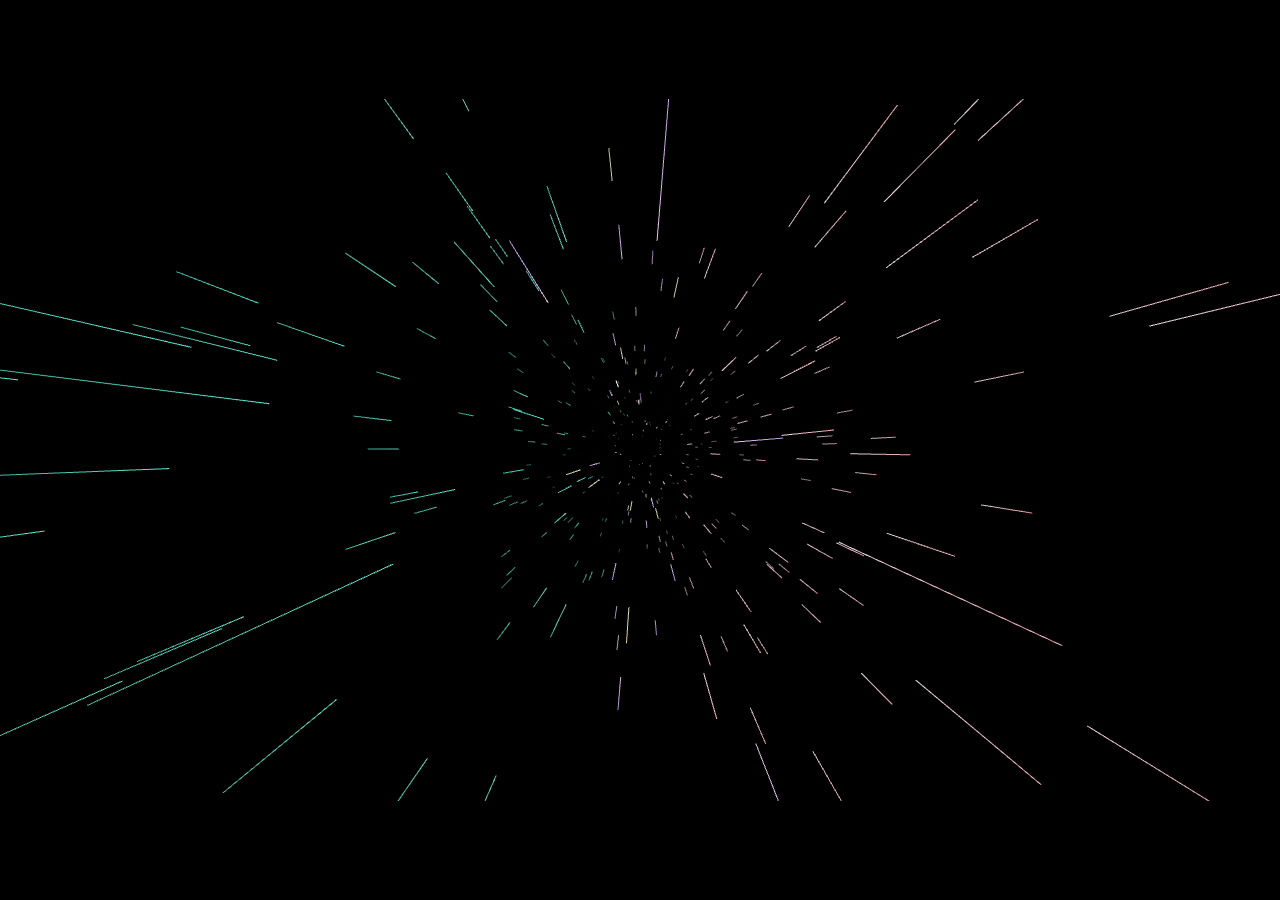
==== android-app/app/src/main/assets/index.html @ 36fad8fc "fix(build): upgrade compileOptions to Java 17 & configure javac warning suppression (v2.6.4)" ====
<!DOCTYPE html>
<html lang="en">
<head>
  <meta charset="UTF-8">
  <meta name="viewport" content="width=device-width, initial-scale=1.0, viewport-fit=cover">
  <title>Kiro — Celestial Sanctuary</title>
  
  <!-- PWA & Mobile Meta Tags -->
  <link rel="manifest" href="manifest.json">
  <meta name="mobile-web-app-capable" content="yes">
  <meta name="apple-mobile-web-app-capable" content="yes">
  <meta name="apple-mobile-web-app-status-bar-style" content="black-translucent">
  <meta name="theme-color" content="#0D1622">
  <link rel="icon" type="image/png" href="logo.png">

  <!-- Google Fonts -->
  <link rel="preconnect" href="https://fonts.googleapis.com">
  <link rel="preconnect" href="https://fonts.gstatic.com" crossorigin>
  <link href="https://fonts.googleapis.com/css2?family=Cinzel+Decorative:wght@700&family=Plus+Jakarta+Sans:wght@400;500;600;700&family=Space+Grotesk:wght@400;500;600;700&display=swap" rel="stylesheet">

  <!-- Core Third-Party Libraries (Bundled Locally for 100% Offline Rendering) -->
  <script src="js/three.min.js"></script>
  <script src="js/gsap.min.js"></script>

  <!-- Modular Stylesheets -->
  <link rel="stylesheet" href="css/main.css">
  <link rel="stylesheet" href="css/intro.css">
  <link rel="stylesheet" href="css/preloader-v6.css">
  <link rel="stylesheet" href="css/weather-v7.css">
  <link rel="stylesheet" href="css/messenger.css">
  <link rel="stylesheet" href="css/call.css">
  <link rel="stylesheet" href="css/cor-amoris.css">
</head>
<body>

  <!-- Layer -1: 3D WebGL Shader Preloader & Warm-Up Overlay (V5.0) -->
  <div id="intro-viewport-root" style="display: none;"></div>

  <!-- Layer 0: 3D WebGL Canvas Container -->
  <div id="webgl-canvas-container">
    <canvas id="webgl-canvas"></canvas>
  </div>

  <!-- Layer 1: Cinematic Persona Selection Intro Overlay -->
  <div id="intro-overlay" class="intro-overlay"></div>

  <!-- Layer 2: Master Pure Celestial Sanctuary Viewport (90% Unobstructed WebGL) -->
  <main id="app-ui">
    
    <!-- Top Sanctuary Floating Bar (Single-Row Cosmic Dynamic Island HUD) -->
    <header class="sanctuary-top-bar" id="sanctuary-top-bar">
      <div class="sanctuary-top-main-row">
        <!-- Left Token: Partner Status Beacon Pill (Tap to open Capsule Core Radar & Sky Sheet) -->
        <div class="partner-beacon-pill" id="partner-beacon-pill" title="Tap to open Capsule Dual-Radar & Sky Station">
          <div class="beacon-pulse-indicator" id="partner-beacon-pulse">
            <div class="beacon-core-dot"></div>
            <div class="beacon-ring-wave"></div>
          </div>
          <div class="beacon-meta-info">
            <span class="beacon-sparkle">✦</span>
            <span id="partner-status-name" class="beacon-partner-name">Patrick</span>
          </div>
          <span class="beacon-expand-indicator">▾</span>
          <!-- Dynamic weather telemetry hook elements preserved for radar syncing -->
          <span id="beacon-weather-badge" class="beacon-weather-badge" style="display: none;">24°C ⛅</span>
          <span id="beacon-umbrella-pill" class="beacon-umbrella-pill" style="display: none;">☂️</span>
          <!-- Live clock element maintained for state syncing -->
          <span class="sanctuary-live-clock" id="live-clock" style="display: none;">--:--:-- PST</span>
        </div>

        <!-- Center Token: Sanctuary Economy Hub (✦ Stardust Shards & ⬡ Cosmic Essence) -->
        <div class="sanctuary-currency-pill" id="sanctuary-currency-pill" title="Tap to view Exoplanet Milestones & Arcade">
          <div class="currency-item shard-item">
            <span class="currency-glyph">✦</span>
            <span id="topbar-stardust-val" class="currency-amount">120</span>
          </div>
          <div class="currency-divider"></div>
          <div class="currency-item essence-item">
            <span class="currency-glyph essence-glyph">⬡</span>
            <span id="topbar-essence-val" class="currency-amount">10</span>
          </div>
        </div>

        <!-- Right Token: Unified Comms Hub Cluster -->
        <div class="comms-hub-cluster">
          <!-- Starlight Mailbox -->
          <button class="comms-icon-btn" id="btn-nav-mailbox" title="Starlight Mailbox">
            <svg viewBox="0 0 24 24" fill="none" stroke="currentColor" stroke-width="1.8" stroke-linecap="round" stroke-linejoin="round">
              <path d="M21 8v10a2 2 0 01-2 2H5a2 2 0 01-2-2V8a2 2 0 012-2h14a2 2 0 012 2z"/>
              <path d="M3 8l9 6 9-6"/>
              <circle cx="12" cy="14" r="1.5" fill="currentColor"/>
            </svg>
            <span class="comms-unread-badge" id="mailbox-unread-dot" style="display: none;">0</span>
          </button>

          <!-- Shuttle Pilot Observatory Telescope -->
          <button class="comms-icon-btn" id="shuttle-steer-btn" title="Toggle Observatory Telescope">
            <svg viewBox="0 0 24 24" fill="none" stroke="currentColor" stroke-width="1.8" stroke-linecap="round" stroke-linejoin="round">
              <circle cx="12" cy="12" r="9"/>
              <path d="M12 3v4M12 17v4M3 12h4M17 12h4"/>
              <circle cx="12" cy="12" r="3" stroke-dasharray="2 2"/>
              <path d="M19 19l-3-3M5 5l3 3"/>
            </svg>
          </button>

          <!-- Cor Amoris Sanctuary Quest Beacon -->
          <button class="comms-icon-btn" id="btn-nav-cor-amoris" title="Cor Amoris Sanctuary Quest">
            <svg viewBox="0 0 24 24" fill="none" stroke="#F5C2E7" stroke-width="1.8" stroke-linecap="round" stroke-linejoin="round">
              <polygon points="12 2 15.09 8.26 22 9.27 17 14.14 18.18 21.02 12 17.77 5.82 21.02 7 14.14 2 9.27 8.91 8.26 12 2" fill="rgba(245, 194, 231, 0.25)"/>
              <circle cx="12" cy="12" r="2.5" fill="#F9E2AF"/>
            </svg>
            <span class="comms-unread-badge" id="cor-amoris-quest-dot" style="display: none;">!</span>
          </button>

          <!-- Sanctuary Settings & Updates -->
          <button class="comms-icon-btn" id="btn-nav-settings" title="Sanctuary Settings & Updates">
            <svg viewBox="0 0 24 24" fill="none" stroke="currentColor" stroke-width="1.8" stroke-linecap="round" stroke-linejoin="round">
              <circle cx="12" cy="12" r="3"/>
              <path d="M12.22 2h-.44a2 2 0 0 0-2 2v.18a2 2 0 0 1-1 1.73l-.43.25a2 2 0 0 1-2 0l-.15-.08a2 2 0 0 0-2.73.73l-.22.38a2 2 0 0 0 .73 2.73l.15.1a2 2 0 0 1 1 1.72v.51a2 2 0 0 1-1 1.74l-.15.09a2 2 0 0 0-.73 2.73l.22.38a2 2 0 0 0 2.73.73l.15-.08a2 2 0 0 1 2 0l.43.25a2 2 0 0 1 1 1.73V20a2 2 0 0 0 2 2h.44a2 2 0 0 0 2-2v-.18a2 2 0 0 1 1-1.73l.43-.25a2 2 0 0 1 2 0l.15.08a2 2 0 0 0 2.73-.73l.22-.39a2 2 0 0 0-.73-2.73l-.15-.08a2 2 0 0 1-1-1.74v-.5a2 2 0 0 1 1-1.74l.15-.09a2 2 0 0 0 .73-2.73l-.22-.38a2 2 0 0 0-2.73-.73l-.15.08a2 2 0 0 1-2 0l-.43-.25a2 2 0 0 1-1-1.73V4a2 2 0 0 0-2-2z"/>
            </svg>
          </button>
        </div>
      </div>
    </header>

    <!-- Sleep Greeting & Transition Flash Overlay -->
    <div id="sleep-greeting-overlay" class="sleep-greeting-overlay" style="display: none;">
      <div class="sleep-greeting-card" id="sleep-greeting-card">
        <div class="sleep-greeting-icon" id="sleep-greeting-icon">✨</div>
        <div class="sleep-greeting-title" id="sleep-greeting-title">Goodnight, Starlight</div>
        <div class="sleep-greeting-sub" id="sleep-greeting-sub">Dreaming in Capas & Malaybalay</div>
      </div>
    </div>

    <!-- Center Sanctuary Open 3D Stage (90% unobstructed, direct touch & petting) -->
    <div class="center-sanctuary-stage" id="center-sanctuary-stage">
      <!-- ☁️ Kiro's Cozy Anime Cloud Speech Bubble (Mathematically Projected 3D-to-2D) -->
      <div id="kiro-dialogue-cloud" class="kiro-anime-cloud active-float" style="display: none;">
        <span id="kiro-cloud-text"></span>
        <div class="cloud-pointer-tail"></div>
      </div>
    </div>

    <!-- Telescope D-Pad Controls (Visible only in Telescope Pilot Mode) -->
    <div id="cockpit-joystick-hud" class="cockpit-joystick-wrap" style="display: none;">
      <button type="button" class="joystick-btn" data-dir="up" title="Pitch Up">
        <svg viewBox="0 0 24 24" fill="none" stroke="currentColor" stroke-width="2.5" stroke-linecap="round" stroke-linejoin="round"><polyline points="18 15 12 9 6 15"/></svg>
      </button>
      <div class="joystick-row">
        <button type="button" class="joystick-btn" data-dir="left" title="Yaw Left">
          <svg viewBox="0 0 24 24" fill="none" stroke="currentColor" stroke-width="2.5" stroke-linecap="round" stroke-linejoin="round"><polyline points="15 18 9 12 15 6"/></svg>
        </button>
        <button type="button" class="joystick-btn center-btn" style="pointer-events:none;" title="Target Center">
          <svg viewBox="0 0 24 24" fill="none" stroke="currentColor" stroke-width="2" stroke-linecap="round" stroke-linejoin="round">
            <circle cx="12" cy="12" r="7"/>
            <circle cx="12" cy="12" r="2" fill="currentColor"/>
            <line x1="12" y1="2" x2="12" y2="5"/><line x1="12" y1="19" x2="12" y2="22"/>
            <line x1="2" y1="12" x2="5" y2="12"/><line x1="19" y1="12" x2="22" y2="12"/>
          </svg>
        </button>
        <button type="button" class="joystick-btn" data-dir="right" title="Yaw Right">
          <svg viewBox="0 0 24 24" fill="none" stroke="currentColor" stroke-width="2.5" stroke-linecap="round" stroke-linejoin="round"><polyline points="9 18 15 12 9 6"/></svg>
        </button>
      </div>
      <button type="button" class="joystick-btn" data-dir="down" title="Pitch Down">
        <svg viewBox="0 0 24 24" fill="none" stroke="currentColor" stroke-width="2.5" stroke-linecap="round" stroke-linejoin="round"><polyline points="6 9 12 15 18 9"/></svg>
      </button>
    </div>

    <!-- Telescope Target Card -->
    <div id="telescope-aligned-screen" class="telescope-aligned-card" style="display: none;"></div>

    <!-- Bottom Satellite Orbital Dock (Zero-Scroll 2-Tier Spatial Architecture) -->
    <footer class="satellite-orbital-dock" id="satellite-orbital-dock">
      <!-- Ephemeral Fan-Out Petals (Tier 2) -->
      <div class="satellite-petal-rack" id="rack-care-petals" style="display: none;">
        <button class="satellite-petal-btn treat-petal" id="btn-feed-star" title="Drop Star Candy (+30% Energy)">
          <div class="petal-badge" id="badge-stock-star">2</div>
          <svg class="petal-svg" viewBox="0 0 24 24" fill="none" stroke="currentColor" stroke-width="1.8" stroke-linecap="round" stroke-linejoin="round">
            <polygon points="12 2 15.09 8.26 22 9.27 17 14.14 18.18 21.02 12 17.77 5.82 21.02 7 14.14 2 9.27 8.91 8.26 12 2" fill="rgba(249, 226, 175, 0.3)" stroke="#F9E2AF"/>
          </svg>
          <span class="petal-label">Star</span>
        </button>

        <button class="satellite-petal-btn treat-petal" id="btn-feed-donut" title="Drop Galaxy Donut (+40% Food, -5% Hydration)">
          <div class="petal-badge" id="badge-stock-donut">8</div>
          <svg class="petal-svg" viewBox="0 0 24 24" fill="none" stroke="currentColor" stroke-width="1.8" stroke-linecap="round" stroke-linejoin="round">
            <circle cx="12" cy="12" r="9" stroke="#F5B7C0"/>
            <circle cx="12" cy="12" r="3.5" fill="rgba(245, 183, 192, 0.3)" stroke="#F5B7C0"/>
          </svg>
          <span class="petal-label">Donut</span>
        </button>

        <button class="satellite-petal-btn treat-petal" id="btn-feed-water" title="Give Starlight Water (+35% Hydration)">
          <div class="petal-badge" id="badge-stock-water">12</div>
          <svg class="petal-svg" viewBox="0 0 24 24" fill="none" stroke="currentColor" stroke-width="1.8" stroke-linecap="round" stroke-linejoin="round">
            <path d="M12 2.69l5.66 5.66a8 8 0 1 1-11.31 0z" fill="rgba(78, 201, 176, 0.3)" stroke="#4EC9B0"/>
          </svg>
          <span class="petal-label">Water</span>
        </button>

        <button class="satellite-petal-btn treat-petal shop-petal" id="btn-open-kepler-shop" title="Kepler-186 Outpost Shop">
          <svg class="petal-svg" viewBox="0 0 24 24" fill="none" stroke="currentColor" stroke-width="1.8" stroke-linecap="round" stroke-linejoin="round">
            <path d="M6 2L3 6v14a2 2 0 0 0 2 2h14a2 2 0 0 0 2-2V6l-3-4z" stroke="#CBA6F7"/><line x1="3" y1="6" x2="21" y2="6" stroke="#CBA6F7"/><path d="M16 10a4 4 0 0 1-8 0" stroke="#CBA6F7"/>
          </svg>
          <span class="petal-label" style="color:#CBA6F7;">Shop</span>
        </button>
      </div>

      <div class="satellite-petal-rack" id="rack-vibe-petals" style="display: none;">
        <button class="satellite-petal-btn vibe-petal" id="btn-audio-waves" title="Ocean Waves Soundscape">
          <svg class="petal-svg" viewBox="0 0 24 24" fill="none" stroke="currentColor" stroke-width="1.8" stroke-linecap="round" stroke-linejoin="round">
            <path d="M2 12c2.5-3 5-3 7.5 0s5 3 7.5 0 5-3 7 0M2 17c2.5-3 5-3 7.5 0s5 3 7.5 0 5-3 7 0" stroke="#94E2D5"/>
          </svg>
          <span class="petal-label">Waves</span>
        </button>

        <button class="satellite-petal-btn vibe-petal" id="btn-audio-rain" title="Soft Cosmic Rain">
          <svg class="petal-svg" viewBox="0 0 24 24" fill="none" stroke="currentColor" stroke-width="1.8" stroke-linecap="round" stroke-linejoin="round">
            <line x1="8" y1="19" x2="8" y2="21" stroke="#4EC9B0"/><line x1="8" y1="13" x2="8" y2="15" stroke="#4EC9B0"/>
            <line x1="16" y1="19" x2="16" y2="21" stroke="#4EC9B0"/><line x1="16" y1="13" x2="16" y2="15" stroke="#4EC9B0"/>
            <path d="M20 16.58A5 5 0 0 0 18 7h-1.26A8 8 0 1 0 4 15.25" stroke="#4EC9B0"/>
          </svg>
          <span class="petal-label">Rain</span>
        </button>

        <button class="satellite-petal-btn vibe-petal" id="btn-audio-lofi" title="Cozy Lo-Fi Chords">
          <svg class="petal-svg" viewBox="0 0 24 24" fill="none" stroke="currentColor" stroke-width="1.8" stroke-linecap="round" stroke-linejoin="round">
            <path d="M9 18V5l12-2v13M9 9l12-2M6 18a3 3 0 1 1-6 0 3 3 0 0 1 6 0zM18 16a3 3 0 1 1-6 0 3 3 0 0 1 6 0z" stroke="#CBA6F7"/>
          </svg>
          <span class="petal-label">Lo-Fi</span>
        </button>
      </div>

      <!-- 3-Segment Master Capsule (Tier 1) -->
      <nav class="master-capsule-dock" id="master-capsule-dock">
        <!-- 1. Care Master Segment -->
        <button class="master-capsule-btn" id="btn-master-care" title="Companion Care & Feeding">
          <svg class="capsule-icon-svg" viewBox="0 0 24 24" fill="none" stroke="currentColor" stroke-width="1.8" stroke-linecap="round" stroke-linejoin="round">
            <circle cx="12" cy="12" r="8" stroke="#F9E2AF"/>
            <path d="M12 8v8M8 12h8" stroke="#F9E2AF"/>
          </svg>
          <span class="capsule-label">Care</span>
          <div class="capsule-active-dot"></div>
        </button>

        <div class="master-capsule-sep"></div>

        <!-- 2. Sleep Master Segment (Hold to Toggle) -->
        <button class="master-capsule-btn master-sleep-btn" id="sleep-pill-btn" title="Hold to toggle Kiro's Sleep Mode">
          <div class="sleep-hold-ring" id="sleep-hold-ring"></div>
          <svg class="capsule-icon-svg sleep-icon-svg" viewBox="0 0 24 24" fill="none" stroke="currentColor" stroke-width="2" stroke-linecap="round" stroke-linejoin="round">
            <path d="M21 12.79A9 9 0 1 1 11.21 3 7 7 0 0 0 21 12.79z" fill="rgba(203, 166, 247, 0.35)" stroke="#CBA6F7"/>
          </svg>
          <span class="capsule-label" id="sleep-pill-label">Sleep</span>
          <div class="sleep-active-beacon" id="sleep-active-beacon"></div>
        </button>

        <div class="master-capsule-sep"></div>

        <!-- 3. Ambience / Vibe Master Segment -->
        <button class="master-capsule-btn" id="btn-master-vibe" title="Atmospheric Ambience Soundscapes">
          <svg class="capsule-icon-svg" viewBox="0 0 24 24" fill="none" stroke="currentColor" stroke-width="1.8" stroke-linecap="round" stroke-linejoin="round">
            <path d="M3 18v-6a9 9 0 0 1 18 0v6" stroke="#94E2D5"/>
            <path d="M21 19a2 2 0 0 1-2 2h-1a2 2 0 0 1-2-2v-3a2 2 0 0 1 2-2h3zM3 19a2 2 0 0 0 2 2h1a2 2 0 0 0 2-2v-3a2 2 0 0 0-2-2H3z" stroke="#94E2D5"/>
          </svg>
          <span class="capsule-label">Vibe</span>
          <div class="capsule-active-dot"></div>
        </button>
      </nav>
    </footer>
  </main>

  <!-- Starlight Mailbox Modal -->
  <div id="mailbox-modal" class="mailbox-overlay"></div>

  <!-- Settings Modal -->
  <div id="settings-modal" class="settings-overlay">
    <div class="settings-card">
      <div class="settings-header">
        <div class="settings-title-row">
          <svg class="settings-header-icon" viewBox="0 0 24 24" fill="none" stroke="currentColor" stroke-width="2" stroke-linecap="round" stroke-linejoin="round">
            <circle cx="12" cy="12" r="3"/>
            <path d="M12.22 2h-.44a2 2 0 0 0-2 2v.18a2 2 0 0 1-1 1.73l-.43.25a2 2 0 0 1-2 0l-.15-.08a2 2 0 0 0-2.73.73l-.22.38a2 2 0 0 0 .73 2.73l.15.1a2 2 0 0 1 1 1.72v.51a2 2 0 0 1-1 1.74l-.15.09a2 2 0 0 0-.73 2.73l.22.38a2 2 0 0 0 2.73.73l.15-.08a2 2 0 0 1 2 0l.43.25a2 2 0 0 1 1 1.73V20a2 2 0 0 0 2 2h.44a2 2 0 0 0 2-2v-.18a2 2 0 0 1 1-1.73l.43-.25a2 2 0 0 1 2 0l.15.08a2 2 0 0 0 2.73-.73l.22-.39a2 2 0 0 0-.73-2.73l-.15-.08a2 2 0 0 1-1-1.74v-.5a2 2 0 0 1 1-1.74l.15-.09a2 2 0 0 0 .73-2.73l-.22-.38a2 2 0 0 0-2.73-.73l-.15.08a2 2 0 0 1-2 0l-.43-.25a2 2 0 0 1-1-1.73V4a2 2 0 0 0-2-2z"/>
          </svg>
          <h2 class="settings-title">Settings</h2>
        </div>
        <button class="settings-close-btn" id="settings-close-btn" aria-label="Close Settings">
          <svg viewBox="0 0 24 24" fill="none" stroke="currentColor" stroke-width="2" stroke-linecap="round" stroke-linejoin="round"><line x1="18" y1="6" x2="6" y2="18"/><line x1="6" y1="6" x2="18" y2="18"/></svg>
        </button>
      </div>

      <!-- Categorical Navigation Segmented Control (Fit-to-Screen 4-Grid with Inline SVGs) -->
      <nav class="settings-cat-nav" id="settings-cat-nav" aria-label="Settings Categories">
        <button class="settings-cat-tab active" data-cat="profile" id="tab-cat-profile" type="button">
          <svg class="cat-tab-svg" viewBox="0 0 24 24" fill="none" stroke="currentColor" stroke-width="2" stroke-linecap="round" stroke-linejoin="round"><path d="M20 21v-2a4 4 0 0 0-4-4H8a4 4 0 0 0-4 4v2"/><circle cx="12" cy="7" r="4"/></svg>
          <span class="cat-tab-label">Profile</span>
        </button>
        <button class="settings-cat-tab" data-cat="audio" id="tab-cat-audio" type="button">
          <svg class="cat-tab-svg" viewBox="0 0 24 24" fill="none" stroke="currentColor" stroke-width="2" stroke-linecap="round" stroke-linejoin="round"><polygon points="11 5 6 9 2 9 2 15 6 15 11 19 11 5"/><path d="M19.07 4.93a10 10 0 0 1 0 14.14M15.54 8.46a5 5 0 0 1 0 7.07"/></svg>
          <span class="cat-tab-label">Audio</span>
        </button>
        <button class="settings-cat-tab" data-cat="performance" id="tab-cat-performance" type="button">
          <svg class="cat-tab-svg" viewBox="0 0 24 24" fill="none" stroke="currentColor" stroke-width="2" stroke-linecap="round" stroke-linejoin="round"><polygon points="13 2 3 14 12 14 11 22 21 10 12 10 13 2"/></svg>
          <span class="cat-tab-label">Engine</span>
        </button>
        <button class="settings-cat-tab" data-cat="system" id="tab-cat-system" type="button">
          <svg class="cat-tab-svg" viewBox="0 0 24 24" fill="none" stroke="currentColor" stroke-width="2" stroke-linecap="round" stroke-linejoin="round"><circle cx="12" cy="12" r="3"/><path d="M19.4 15a1.65 1.65 0 0 0 .33 1.82l.06.06a2 2 0 0 1 0 2.83 2 2 0 0 1-2.83 0l-.06-.06a1.65 1.65 0 0 0-1.82-.33 1.65 1.65 0 0 0-1 1.51V21a2 2 0 0 1-2 2 2 2 0 0 1-2-2v-.09A1.65 1.65 0 0 0 9 19.4a1.65 1.65 0 0 0-1.82.33l-.06.06a2 2 0 0 1-2.83 0 2 2 0 0 1 0-2.83l.06-.06a1.65 1.65 0 0 0 .33-1.82 1.65 1.65 0 0 0-1.51-1H3a2 2 0 0 1-2-2 2 2 0 0 1 2-2h.09A1.65 1.65 0 0 0 4.6 9a1.65 1.65 0 0 0-.33-1.82l-.06-.06a2 2 0 0 1 0-2.83 2 2 0 0 1 2.83 0l.06.06a1.65 1.65 0 0 0 1.82.33H9a1.65 1.65 0 0 0 1-1.51V3a2 2 0 0 1 2-2 2 2 0 0 1 2 2v.09a1.65 1.65 0 0 0 1 1.51 1.65 1.65 0 0 0 1.82-.33l.06-.06a2 2 0 0 1 2.83 0 2 2 0 0 1 0 2.83l-.06.06a1.65 1.65 0 0 0-.33 1.82V9a1.65 1.65 0 0 0 1.51 1H21a2 2 0 0 1 2 2 2 2 0 0 1-2 2h-.09a1.65 1.65 0 0 0-1.51 1z"/></svg>
          <span class="cat-tab-label">System</span>
        </button>
      </nav>

      <!-- ═══════════════════════════════════════════════════════════════════
           CATEGORY 1: Profile & Identity (Default Active Panel)
           ═══════════════════════════════════════════════════════════════════ -->
      <div class="settings-category-panel" data-category="profile" id="settings-panel-profile">
        <div class="settings-cat-banner">
          <span class="cat-banner-title">
            <svg class="inline-svg-icon" viewBox="0 0 24 24" fill="none" stroke="var(--color-mint)" stroke-width="2" stroke-linecap="round" stroke-linejoin="round"><path d="M20 21v-2a4 4 0 0 0-4-4H8a4 4 0 0 0-4 4v2"/><circle cx="12" cy="7" r="4"/></svg>
            Profile & Identity
          </span>
          <span class="cat-banner-pill" style="color: var(--color-mint); border-color: rgba(78, 201, 176, 0.35); background: rgba(78, 201, 176, 0.12);">ACTIVE SANCTUARY</span>
        </div>

        <!-- Active Profile Section -->
        <div class="settings-group">
          <div style="display: flex; justify-content: space-between; align-items: center;">
            <span style="font-family: var(--font-heading); font-size: 11.5px; font-weight: 700; color: #CDD6F4; text-transform: uppercase; display: flex; align-items: center; gap: 6px;">
              <svg class="inline-svg-icon" viewBox="0 0 24 24" fill="none" stroke="currentColor" stroke-width="2" stroke-linecap="round" stroke-linejoin="round"><path d="M20 21v-2a4 4 0 0 0-4-4H8a4 4 0 0 0-4 4v2"/><circle cx="12" cy="7" r="4"/></svg>
              Active Profile
            </span>
            <span id="settings-current-persona-badge" class="settings-version-badge" style="background: rgba(78, 201, 176, 0.15); border-color: rgba(78, 201, 176, 0.35); color: var(--color-mint);">PATRICK</span>
          </div>
          <div style="display: flex; justify-content: space-between; align-items: center;">
            <div>
              <div id="settings-persona-title" style="font-size: 12px; font-weight: 600; color: #CDD6F4;">Patrick</div>
              <div id="settings-persona-station" style="font-size: 10px; color: #A6ADC8;">Location: Malaybalay</div>
            </div>
            <button id="settings-switch-persona-btn" class="settings-toggle-btn">SWITCH</button>
          </div>
        </div>

        <!-- Twin Sanctuary Weather & Rain Radar Section -->
        <div class="settings-group">
          <div style="display: flex; justify-content: space-between; align-items: center;">
            <span style="font-family: var(--font-heading); font-size: 11.5px; font-weight: 700; color: #CDD6F4; text-transform: uppercase; display: flex; align-items: center; gap: 6px;">
              <svg class="inline-svg-icon" viewBox="0 0 24 24" fill="none" stroke="currentColor" stroke-width="2" stroke-linecap="round" stroke-linejoin="round"><path d="M17.5 19H9a7 7 0 1 1 6.71-9h1.79a4.5 4.5 0 1 1 0 9Z"/><path d="M8 19v2M12 19v2M16 19v2"/></svg>
              Twin Weather & Rain Radar
            </span>
            <span class="settings-version-badge" style="background: rgba(78, 201, 176, 0.15); border-color: rgba(78, 201, 176, 0.35); color: #4EC9B0;">LIVE RADAR</span>
          </div>

          <!-- Side-by-Side Malaybalay & Capas Weather Grid -->
          <div class="twin-weather-grid">
            <!-- Patrick (Malaybalay) -->
            <div class="weather-station-card" id="weather-card-pat">
              <div class="ws-header">
                <span class="ws-name">PATRICK • MALAYBALAY</span>
                <span class="ws-badge" id="pat-weather-badge">24°C 🌧️</span>
              </div>
              <div class="ws-condition" id="pat-weather-cond">Rain Showers • Highland</div>
              <div class="ws-umbrella-status" id="pat-umbrella-status">
                <span class="umbrella-icon">☂️</span>
                <span id="pat-umbrella-text">Rain Expected • Bring Umbrella!</span>
              </div>
            </div>

            <!-- Yangiee (Capas) -->
            <div class="weather-station-card" id="weather-card-yang">
              <div class="ws-header">
                <span class="ws-name">YANGIEE • CAPAS</span>
                <span class="ws-badge" id="yang-weather-badge" style="color: #F5C2E7; border-color: rgba(245, 194, 231, 0.35); background: rgba(245, 194, 231, 0.12);">29°C ⛅</span>
              </div>
              <div class="ws-condition" id="yang-weather-cond">Partly Cloudy • Plains</div>
              <div class="ws-umbrella-status" id="yang-umbrella-status">
                <span class="umbrella-icon">☂️</span>
                <span id="yang-umbrella-text">Clear Skies</span>
              </div>
            </div>
          </div>
        </div>
      </div>

      <!-- ═══════════════════════════════════════════════════════════════════
           CATEGORY 2: Audio & Vocal Matrix
           ═══════════════════════════════════════════════════════════════════ -->
      <div class="settings-category-panel hidden" data-category="audio" id="settings-panel-audio">
        <div class="settings-cat-banner">
          <span class="cat-banner-title">
            <svg class="inline-svg-icon" viewBox="0 0 24 24" fill="none" stroke="#94E2D5" stroke-width="2" stroke-linecap="round" stroke-linejoin="round">
              <polygon points="11 5 6 9 2 9 2 15 6 15 11 19 11 5"></polygon>
              <path d="M19.07 4.93a10 10 0 0 1 0 14.14M15.54 8.46a5 5 0 0 1 0 7.07"></path>
            </svg>
            Sound & Vocal Matrix
          </span>
          <span class="cat-banner-pill" style="color: #94E2D5; border-color: rgba(148, 226, 213, 0.35); background: rgba(148, 226, 213, 0.12);">3-BUS MIXER</span>
        </div>

        <!-- Sound & Vocal Matrix Section (3-Bus Mixer & Vocal Soundboard) -->
        <div class="settings-group sound-settings-group">
          <div style="display: flex; justify-content: space-between; align-items: center;">
            <span style="font-family: var(--font-heading); font-size: 11.5px; font-weight: 700; color: #CDD6F4; text-transform: uppercase; display: flex; align-items: center; gap: 6px;">
              <svg class="inline-svg-icon" viewBox="0 0 24 24" fill="none" stroke="#94E2D5" stroke-width="2" stroke-linecap="round" stroke-linejoin="round">
                <polygon points="11 5 6 9 2 9 2 15 6 15 11 19 11 5"></polygon>
                <path d="M19.07 4.93a10 10 0 0 1 0 14.14M15.54 8.46a5 5 0 0 1 0 7.07"></path>
              </svg>
              Hardware Levels
            </span>
            <span id="settings-audio-status-badge" class="settings-version-badge" style="background: rgba(148, 226, 213, 0.15); border-color: rgba(148, 226, 213, 0.35); color: #94E2D5;">ZERO-ASSET SYNTH</span>
          </div>

          <!-- Master Volume Slider -->
          <div class="sound-slider-row">
            <div class="sound-slider-label-row">
              <span>Master Volume</span>
              <span id="lbl-val-master-vol" class="sound-slider-val">85%</span>
            </div>
            <input type="range" id="slider-master-vol" min="0" max="100" value="85" class="sound-range-slider">
          </div>

          <!-- Kiro SFX Volume Slider -->
          <div class="sound-slider-row">
            <div class="sound-slider-label-row">
              <span>Kiro SFX Vocals</span>
              <span id="lbl-val-sfx-vol" class="sound-slider-val">90%</span>
            </div>
            <input type="range" id="slider-sfx-vol" min="0" max="100" value="90" class="sound-range-slider">
          </div>

          <!-- Ambiance Volume Slider -->
          <div class="sound-slider-row">
            <div class="sound-slider-label-row">
              <span>Ambiance & Space Loop</span>
              <span id="lbl-val-ambient-vol" class="sound-slider-val">75%</span>
            </div>
            <input type="range" id="slider-ambient-vol" min="0" max="100" value="75" class="sound-range-slider">
          </div>

          <!-- Cuteness Pitch Multiplier Slider -->
          <div class="sound-slider-row">
            <div class="sound-slider-label-row">
              <span>Cuteness Vocal Pitch</span>
              <span id="lbl-val-pitch-mult" class="sound-slider-val" style="color: #F9E2AF;">1.0x (Normal)</span>
            </div>
            <input type="range" id="slider-pitch-mult" min="40" max="240" value="100" class="sound-range-slider pitch-slider">
          </div>

          <!-- Vocal SFX Test Soundboard (10 Cute Sounds with Pure Inline Vector SVGs) -->
          <div class="soundboard-container">
            <div class="soundboard-header">
              <span>✦ KIRO VOCAL SOUNDBOARD ✦</span>
            </div>
            <div class="soundboard-grid">
              <button class="soundboard-btn" data-sound="chirp" title="Happy Chirp">
                <svg class="sb-svg-icon" viewBox="0 0 24 24" fill="none" stroke="#4EC9B0" stroke-width="2" stroke-linecap="round" stroke-linejoin="round"><path d="M12 2C6.48 2 2 6.48 2 12s4.48 10 10 10 10-4.48 10-10S17.52 2 12 2zm1 14.5v-9l6 4.5-6 4.5z"/></svg>
                <span class="sb-text">Happy Chirp</span>
              </button>
              <button class="soundboard-btn" data-sound="purr" title="Cozy Purr">
                <svg class="sb-svg-icon" viewBox="0 0 24 24" fill="none" stroke="#F5C2E7" stroke-width="2" stroke-linecap="round" stroke-linejoin="round"><path d="M20.84 4.61a5.5 5.5 0 0 0-7.78 0L12 5.67l-1.06-1.06a5.5 5.5 0 0 0-7.78 7.78l1.06 1.06L12 21.23l7.78-7.78 1.06-1.06a5.5 5.5 0 0 0 0-7.78z"/></svg>
                <span class="sb-text">Cozy Purr</span>
              </button>
              <button class="soundboard-btn" data-sound="candy" title="Candy Chew">
                <svg class="sb-svg-icon" viewBox="0 0 24 24" fill="none" stroke="#F9E2AF" stroke-width="2" stroke-linecap="round" stroke-linejoin="round"><circle cx="12" cy="12" r="6"/><path d="M12 2v4M12 18v4M2 12h4M18 12h4M4.93 4.93l2.83 2.83M16.24 16.24l2.83 2.83"/></svg>
                <span class="sb-text">Candy Chew</span>
              </button>
              <button class="soundboard-btn" data-sound="water" title="Water Gulp">
                <svg class="sb-svg-icon" viewBox="0 0 24 24" fill="none" stroke="#94E2D5" stroke-width="2" stroke-linecap="round" stroke-linejoin="round"><path d="M12 2.69l5.66 5.66a8 8 0 1 1-11.31 0z"/></svg>
                <span class="sb-text">Water Gulp</span>
              </button>
              <button class="soundboard-btn" data-sound="yawn" title="Sleepy Yawn">
                <svg class="sb-svg-icon" viewBox="0 0 24 24" fill="none" stroke="#CBA6F7" stroke-width="2" stroke-linecap="round" stroke-linejoin="round"><path d="M21 12.79A9 9 0 1 1 11.21 3 7 7 0 0 0 21 12.79z"/></svg>
                <span class="sb-text">Sleepy Yawn</span>
              </button>
              <button class="soundboard-btn" data-sound="aura" title="Aura Flare">
                <svg class="sb-svg-icon" viewBox="0 0 24 24" fill="#F9E2AF"><path d="M12 2L14.4 9.6L22 12L14.4 14.4L12 22L9.6 14.4L2 12L9.6 9.6L12 2Z"/></svg>
                <span class="sb-text">Aura Flare</span>
              </button>
              <button class="soundboard-btn" data-sound="jump" title="Joyful Jump">
                <svg class="sb-svg-icon" viewBox="0 0 24 24" fill="none" stroke="#4EC9B0" stroke-width="2.2" stroke-linecap="round" stroke-linejoin="round"><polyline points="18 15 12 9 6 15"/><polyline points="18 9 12 3 6 9"/></svg>
                <span class="sb-text">Joyful Jump</span>
              </button>
              <button class="soundboard-btn" data-sound="whimper" title="Sad Whimper">
                <svg class="sb-svg-icon" viewBox="0 0 24 24" fill="none" stroke="#F5B7C0" stroke-width="2" stroke-linecap="round" stroke-linejoin="round"><circle cx="12" cy="12" r="10"/><line x1="8" y1="15" x2="16" y2="15"/><line x1="9" y1="9" x2="9.01" y2="9"/><line x1="15" y1="9" x2="15.01" y2="9"/></svg>
                <span class="sb-text">Sad Whimper</span>
              </button>
              <button class="soundboard-btn" data-sound="giggle" title="Tickle Giggle">
                <svg class="sb-svg-icon" viewBox="0 0 24 24" fill="none" stroke="#F9E2AF" stroke-width="2" stroke-linecap="round" stroke-linejoin="round"><circle cx="12" cy="12" r="10"/><path d="M8 14s1.5 2 4 2 4-2 4-2"/><line x1="9" y1="9" x2="9.01" y2="9"/><line x1="15" y1="9" x2="15.01" y2="9"/></svg>
                <span class="sb-text">Tickle Giggle</span>
              </button>
              <button class="soundboard-btn" data-sound="whoosh" title="Stardust Whoosh">
                <svg class="sb-svg-icon" viewBox="0 0 24 24" fill="none" stroke="#94E2D5" stroke-width="2" stroke-linecap="round" stroke-linejoin="round"><path d="M4 14.899A7 7 0 1 1 15.71 8h1.79a4.5 4.5 0 0 1 2.5 8.242"/><path d="M12 12v9"/><path d="m8 17 4 4 4-4"/></svg>
                <span class="sb-text">Star Whoosh</span>
              </button>
            </div>
          </div>
        </div>
      </div>

      <!-- ═══════════════════════════════════════════════════════════════════
           CATEGORY 3: Performance & Hardware Health
           ═══════════════════════════════════════════════════════════════════ -->
      <div class="settings-category-panel hidden" data-category="performance" id="settings-panel-performance">
        <div class="settings-cat-banner">
          <span class="cat-banner-title">
            <svg class="inline-svg-icon" viewBox="0 0 24 24" fill="none" stroke="#4EC9B0" stroke-width="2" stroke-linecap="round" stroke-linejoin="round">
              <path d="M12 2v4M12 18v4M4.93 4.93l2.83 2.83M16.24 16.24l2.83 2.83M2 12h4M18 12h4M4.93 19.07l2.83-2.83M16.24 7.76l2.83-2.83"/>
            </svg>
            Performance & ART Engine
          </span>
          <span class="cat-banner-pill" style="color: #4EC9B0; border-color: rgba(78, 201, 176, 0.35); background: rgba(78, 201, 176, 0.12);">5-SIGNAL ML</span>
        </div>

        <!-- Adaptive Resource Throttling (ART) Section -->
        <div class="settings-group art-settings-group">
          <div style="display: flex; justify-content: space-between; align-items: center;">
            <span style="font-family: var(--font-heading); font-size: 11.5px; font-weight: 700; color: #CDD6F4; text-transform: uppercase; display: flex; align-items: center; gap: 6px;">
              <svg class="inline-svg-icon" viewBox="0 0 24 24" fill="none" stroke="#4EC9B0" stroke-width="2" stroke-linecap="round" stroke-linejoin="round">
                <path d="M12 2v4M12 18v4M4.93 4.93l2.83 2.83M16.24 16.24l2.83 2.83M2 12h4M18 12h4M4.93 19.07l2.83-2.83M16.24 7.76l2.83-2.83"/>
              </svg>
              Adaptive Throttling
            </span>
            <span id="art-live-tier-badge" class="settings-version-badge" style="background: rgba(78, 201, 176, 0.15); border-color: rgba(78, 201, 176, 0.35); color: #4EC9B0;">OPTIMAL</span>
          </div>

          <!-- Mode Selector Grid -->
          <div class="art-mode-grid">
            <button class="art-mode-btn active" data-mode="auto" id="art-mode-auto">
              <span class="art-mode-title">AUTO (ML)</span>
              <span class="art-mode-sub">Self-Optimizing</span>
            </button>
            <button class="art-mode-btn" data-mode="optimal" id="art-mode-optimal">
              <span class="art-mode-title">ULTRA</span>
              <span class="art-mode-sub">1.0x Native</span>
            </button>
            <button class="art-mode-btn" data-mode="balanced" id="art-mode-balanced">
              <span class="art-mode-title">BALANCED</span>
              <span class="art-mode-sub">0.85x High</span>
            </button>
            <button class="art-mode-btn" data-mode="eco" id="art-mode-eco">
              <span class="art-mode-title">ECO SAVER</span>
              <span class="art-mode-sub">0.50x Battery</span>
            </button>
          </div>

          <!-- 5 Core Telemetry Live Signals Grid -->
          <div class="art-telemetry-box">
            <div class="art-telemetry-header">✦ 5 CORE TELEMETRY SIGNALS (LIVE) ✦</div>
            <div class="art-telemetry-grid">
              <div class="art-signal-card">
                <span class="art-signal-label">FRAME RATE</span>
                <span id="art-val-fps" class="art-signal-val" style="color: #4EC9B0;">60 FPS</span>
                <span id="art-val-frametime" class="art-signal-sub">16.6 ms</span>
              </div>
              <div class="art-signal-card">
                <span class="art-signal-label">RESOLUTION SCALE</span>
                <span id="art-val-dpr" class="art-signal-val" style="color: #F9E2AF;">1.00x DPR</span>
                <span id="art-val-res-tier" class="art-signal-sub">100% Fill-Rate</span>
              </div>
              <div class="art-signal-card">
                <span class="art-signal-label">CELESTIAL LOAD</span>
                <span id="art-val-particles" class="art-signal-val" style="color: #F5C2E7;">1400 Stars</span>
                <span id="art-val-particles-pct" class="art-signal-sub">100% Geometry</span>
              </div>
              <div class="art-signal-card">
                <span class="art-signal-label">MEMORY / THERMAL</span>
                <span id="art-val-memory" class="art-signal-val" style="color: #CDD6F4;">Heap: Normal</span>
                <span id="art-val-thermal" class="art-signal-sub">Optimal Temp</span>
              </div>
            </div>
          </div>
        </div>

        <!-- Real-Time Telemetry & Diagnostics HUD Controls -->
        <div class="settings-group">
          <div style="display: flex; justify-content: space-between; align-items: center;">
            <span style="font-family: var(--font-heading); font-size: 11.5px; font-weight: 700; color: #CDD6F4; text-transform: uppercase; display: flex; align-items: center; gap: 6px;">
              <svg class="inline-svg-icon" viewBox="0 0 24 24" fill="none" stroke="var(--color-mint)" stroke-width="2" stroke-linecap="round" stroke-linejoin="round"><path d="M22 12h-4l-3 9L9 3l-3 9H2"/></svg>
              Capsule Diagnostics HUD
            </span>
            <button id="settings-diagnostics-hud-toggle" class="settings-toggle-btn">SHOW HUD</button>
          </div>
          <div style="font-size: 10.5px; color: #A6ADC8; margin-top: 4px;">
            Real-time glassmorphic performance HUD monitoring GPU frame render times, WebGL draw calls, geometry triangles, and JS heap allocations.
          </div>
          <div class="hud-sparkline-wrap" style="margin-top: 8px;">
            <div class="hud-sparkline-labels">
              <span>LIVE FRAME TIME (60-SAMPLE ROLLING)</span>
              <span id="settings-live-frametime-val" style="color: var(--color-mint); font-weight: 700;">16.6 ms</span>
            </div>
            <canvas id="settings-sparkline-canvas" width="340" height="42" class="hud-sparkline-canvas" style="width: 100%;"></canvas>
            <div class="hud-sparkline-targets" style="margin-top: 4px;">
              <span>Target: 120 FPS (&le; 8.3ms)</span>
              <span>Target: 60 FPS (&le; 16.6ms)</span>
            </div>
          </div>
        </div>

        <!-- Cozy Eco-Battery & Thermal Mitigation Section -->
        <div class="settings-group eco-settings-group">
          <div style="display: flex; justify-content: space-between; align-items: center; margin-bottom: 8px;">
            <span style="font-family: var(--font-heading); font-size: 11.5px; font-weight: 700; color: #CDD6F4; text-transform: uppercase; display: flex; align-items: center; gap: 6px;">
              <svg class="inline-svg-icon" viewBox="0 0 24 24" fill="none" stroke="#F9E2AF" stroke-width="2" stroke-linecap="round" stroke-linejoin="round">
                <rect x="1" y="6" width="18" height="12" rx="2" ry="2"></rect>
                <line x1="23" y1="11" x2="23" y2="13"></line>
                <polygon points="11 8 7 12 10 12 9 16 13 12 10 12 11 8" fill="#F9E2AF"></polygon>
              </svg>
              Eco-Battery & Thermal Saver
            </span>
            <span id="settings-eco-status-badge" class="settings-version-badge" style="background: rgba(249, 226, 175, 0.15); border-color: rgba(249, 226, 175, 0.35); color: #F9E2AF;">60 FPS CAP</span>
          </div>

          <div style="font-size: 11px; line-height: 1.45; color: #A6ADC8; margin-bottom: 10px;">
            Instantly cools down mobile hardware by clamping high-DPI fill-rate to 1.0x, enforcing a smooth 60 FPS frame throttle, simplifying GPU shaders, and enabling Web Audio duty-cycle sleeping.
          </div>

          <div style="display: flex; justify-content: space-between; align-items: center; background: rgba(0,0,0,0.25); border: 1px solid rgba(255,255,255,0.06); border-radius: 10px; padding: 10px 12px;">
            <div>
              <div style="font-size: 12px; font-weight: 600; color: #CDD6F4;">Battery Guard</div>
              <div style="font-size: 10px; color: #94E2D5;">Auto-activates below 20% battery</div>
            </div>
            <button id="eco-toggle-btn" class="eco-toggle-btn">
              ⚡ PERFORMANCE MODE
            </button>
          </div>
        </div>
      </div>

      <!-- ═══════════════════════════════════════════════════════════════════
           CATEGORY 4: System, Display & Updates
           ═══════════════════════════════════════════════════════════════════ -->
      <div class="settings-category-panel hidden" data-category="system" id="settings-panel-system">
        <div class="settings-cat-banner">
          <span class="cat-banner-title">
            <svg class="inline-svg-icon spark-icon" viewBox="0 0 24 24" fill="currentColor"><path d="M12 2L14.4 9.6L22 12L14.4 14.4L12 22L9.6 14.4L2 12L9.6 9.6L12 2Z"/></svg>
            System, Display & Updates
          </span>
          <span class="cat-banner-pill" style="color: var(--color-pink-blush); border-color: rgba(245, 183, 192, 0.35); background: rgba(245, 183, 192, 0.12);">OTA PIPELINE</span>
        </div>

        <!-- Preferences & Sensory Section -->
        <div class="settings-group">
          <div style="display: flex; justify-content: space-between; align-items: center;">
            <span style="font-family: var(--font-heading); font-size: 11.5px; font-weight: 700; color: #CDD6F4; text-transform: uppercase; display: flex; align-items: center; gap: 6px;">
              <svg class="inline-svg-icon spark-icon" viewBox="0 0 24 24" fill="currentColor"><path d="M12 2L14.4 9.6L22 12L14.4 14.4L12 22L9.6 14.4L2 12L9.6 9.6L12 2Z"/></svg>
              Display & Sensory
            </span>
          </div>

          <!-- Rotate Perspective 3D Controls -->
          <div style="display: flex; justify-content: space-between; align-items: center; margin-top: 4px;">
            <div>
              <div style="font-size: 12px; font-weight: 600; color: #CDD6F4;">Rotate Perspective</div>
              <div style="font-size: 10px; color: #A6ADC8;">360° 3D orbital inspection</div>
            </div>
            <div style="display: flex; align-items: center; gap: 6px;">
              <button id="settings-rotate-step-btn" class="settings-toggle-btn" style="padding: 5px 10px; display: inline-flex; align-items: center; gap: 4px;" title="Rotate 45°">
                <svg class="inline-svg-icon" style="width: 12px; height: 12px;" viewBox="0 0 24 24" fill="none" stroke="currentColor" stroke-width="2" stroke-linecap="round" stroke-linejoin="round"><polyline points="23 4 23 10 17 10"/><path d="M20.49 15a9 9 0 1 1-2.12-9.36L23 10"/></svg>
                <span>45°</span>
              </button>
              <button id="settings-rotate-perspective-toggle" class="settings-toggle-btn">OFF</button>
            </div>
          </div>

          <div style="display: flex; justify-content: space-between; align-items: center; margin-top: 10px;">
            <div>
              <div style="font-size: 12px; font-weight: 600; color: #CDD6F4;">Gyroscope Parallax</div>
              <div style="font-size: 10px; color: #A6ADC8;">Tilt device for 3D depth effect</div>
            </div>
            <button id="settings-gyro-toggle" class="settings-toggle-btn">ON</button>
          </div>
          <div style="display: flex; justify-content: space-between; align-items: center; margin-top: 10px;">
            <div>
              <div style="font-size: 12px; font-weight: 600; color: #CDD6F4;">Intro Sequence</div>
              <div style="font-size: 10px; color: #A6ADC8;">Replay the opening animation</div>
            </div>
            <button id="settings-replay-intro-btn" class="settings-replay-btn">REPLAY</button>
          </div>
        </div>

        <!-- Software Updates Section -->
        <div class="settings-group">
          <div style="display: flex; justify-content: space-between; align-items: center;">
            <span style="font-family: var(--font-heading); font-size: 11.5px; font-weight: 700; color: #CDD6F4; text-transform: uppercase; display: flex; align-items: center; gap: 6px;">
              <svg class="inline-svg-icon" viewBox="0 0 24 24" fill="none" stroke="currentColor" stroke-width="2" stroke-linecap="round" stroke-linejoin="round"><rect x="4" y="4" width="16" height="16" rx="2"/><rect x="9" y="9" width="6" height="6"/><line x1="9" y1="1" x2="9" y2="4"/><line x1="15" y1="1" x2="15" y2="4"/><line x1="9" y1="20" x2="9" y2="23"/><line x1="15" y1="20" x2="15" y2="23"/><line x1="20" y1="9" x2="23" y2="9"/><line x1="20" y1="14" x2="23" y2="14"/><line x1="1" y1="9" x2="4" y2="9"/><line x1="1" y1="14" x2="4" y2="14"/></svg>
              Software Updates
            </span>
            <span id="settings-current-ver-badge" class="settings-version-badge">v2.6.4</span>
          </div>

          <div style="display: flex; justify-content: space-between; align-items: center; margin-top: 10px; font-size: 11px; color: #A6ADC8;">
            <span>Installed Version:</span>
            <span id="settings-val-version" style="color: #FFF; font-weight: 600;">v2.6.4</span>
          </div>
          <div style="display: flex; justify-content: space-between;">
            <span>Source</span>
            <span style="color: #4EC9B0; font-weight: 600;">GitHub • Patkik/Yangie</span>
          </div>

          <!-- In-Place Download Progress Bar -->
          <div id="settings-progress-box" style="display: none; flex-direction: column; gap: 6px; background: rgba(0,0,0,0.3); border-radius: 10px; padding: 10px;">
            <div style="display: flex; justify-content: space-between; font-size: 11px; font-weight: 600; color: #CDD6F4;">
              <span id="settings-progress-target">Downloading update…</span>
              <span id="settings-progress-pct">0%</span>
            </div>
            <div style="height: 7px; background: rgba(255,255,255,0.08); border-radius: 6px; overflow: hidden;">
              <div id="settings-progress-bar" style="height: 100%; width: 0%; background: linear-gradient(90deg, var(--color-pink-blush), var(--color-mint)); border-radius: 6px; transition: width 0.15s ease-out;"></div>
            </div>
            <div id="settings-progress-speed" style="font-size: 9.5px; color: #A6ADC8; text-align: right;">0 KB/s</div>
          </div>

          <div id="settings-status-banner" style="font-size: 11.5px; line-height: 1.45; color: #BAC2DE; background: rgba(245, 183, 192, 0.08); border-left: 3px solid var(--color-pink-blush); padding: 8px 10px; border-radius: 6px;">
            Tap "Check for Updates" to sync the latest version from GitHub.
          </div>

          <button class="settings-btn-primary" id="settings-update-now-btn">
            <svg class="inline-svg-icon" viewBox="0 0 24 24" fill="none" stroke="currentColor" stroke-width="2.2" stroke-linecap="round" stroke-linejoin="round">
              <polyline points="23 4 23 10 17 10"/><polyline points="1 20 1 14 7 14"/>
              <path d="M3.51 9a9 9 0 0 1 14.85-3.36L23 10M1 14l4.64 4.36A9 9 0 0 0 20.49 15"/>
            </svg>
            <span>Check for Updates</span>
          </button>
        </div>
      </div>
    </div>
  </div>

  <!-- Exoplanet Sanctuary & Milestones Modal -->
  <div id="exoplanet-modal" class="exoplanet-overlay" style="display: none;">
    <div class="exoplanet-card">
      <div class="exoplanet-header">
        <div class="exoplanet-title-group">
          <span class="exoplanet-badge">✦ CELESTIAL EXPEDITIONS ✦</span>
          <h2 class="exoplanet-title">Exoplanet Milestones</h2>
          <div class="exoplanet-subtitle">Discover celestial sanctuaries to unlock permanent multipliers</div>
        </div>
        <button class="exoplanet-close-btn" id="exoplanet-close-btn" aria-label="Close Expeditions">
          <svg viewBox="0 0 24 24" fill="none" stroke="currentColor" stroke-width="2" stroke-linecap="round" stroke-linejoin="round"><line x1="18" y1="6" x2="6" y2="18"/><line x1="6" y1="6" x2="18" y2="18"/></svg>
        </button>
      </div>

      <!-- Live Currency Inventory Pill -->
      <div class="exoplanet-vault-pill">
        <div class="vault-currency-col">
          <span class="vault-lbl">STARDUST SHARDS</span>
          <span class="vault-val" id="vault-stardust-val">✦ 120</span>
        </div>
        <div class="vault-sep"></div>
        <div class="vault-currency-col">
          <span class="vault-lbl">COSMIC ESSENCE</span>
          <span class="vault-val" id="vault-essence-val" style="color: #F5C2E7;">⬡ 10 / 100</span>
        </div>
      </div>

      <!-- 7 Exoplanet Destination Cards Grid -->
      <div class="exoplanet-systems-grid" id="exoplanet-systems-grid"></div>
    </div>
  </div>

  <!-- Floating Telemetry Diagnostics HUD Overlay (Developer & Hardware Performance Stats) -->
  <div id="diagnostics-hud-overlay" class="diagnostics-hud-overlay" style="display: none;">
    <div class="diagnostics-hud-card" id="diagnostics-hud-card">
      <div class="diagnostics-hud-header">
        <div class="hud-title-row">
          <svg class="hud-icon" viewBox="0 0 24 24" fill="none" stroke="currentColor" stroke-width="2" stroke-linecap="round" stroke-linejoin="round"><path d="M22 12h-4l-3 9L9 3l-3 9H2"/></svg>
          <span class="hud-title">CAPSULE DIAGNOSTICS</span>
        </div>
        <div class="hud-actions-row">
          <span id="hud-tier-pill" class="hud-tier-pill">OPTIMAL</span>
          <button id="hud-minimize-btn" class="hud-mini-btn" title="Minimize / Expand">
            <svg viewBox="0 0 24 24" fill="none" stroke="currentColor" stroke-width="2" stroke-linecap="round" stroke-linejoin="round"><line x1="5" y1="12" x2="19" y2="12"/></svg>
          </button>
          <button id="hud-close-btn" class="hud-mini-btn" title="Close Diagnostics">
            <svg viewBox="0 0 24 24" fill="none" stroke="currentColor" stroke-width="2" stroke-linecap="round" stroke-linejoin="round"><line x1="18" y1="6" x2="6" y2="18"/><line x1="6" y1="6" x2="18" y2="18"/></svg>
          </button>
        </div>
      </div>

      <!-- Real-Time Sparkline 60-Frame Graph -->
      <div class="hud-sparkline-wrap">
        <div class="hud-sparkline-labels">
          <span>60-FRAME RENDER TIME</span>
          <span id="hud-live-frametime">16.6 ms</span>
        </div>
        <canvas id="hud-sparkline-canvas" width="260" height="46" class="hud-sparkline-canvas"></canvas>
        <div class="hud-sparkline-targets">
          <span>120 FPS (&le; 8.3ms)</span>
          <span>60 FPS (&le; 16.6ms)</span>
        </div>
      </div>

      <!-- 6-Cluster Diagnostics Grid -->
      <div class="hud-metrics-grid">
        <div class="hud-metric-cell">
          <span class="hud-metric-label">FRAME RATE</span>
          <span id="hud-stat-fps" class="hud-metric-val" style="color: #4EC9B0;">60 FPS</span>
        </div>
        <div class="hud-metric-cell">
          <span class="hud-metric-label">DRAW CALLS</span>
          <span id="hud-stat-calls" class="hud-metric-val" style="color: #94E2D5;">24 / 50</span>
        </div>
        <div class="hud-metric-cell">
          <span class="hud-metric-label">TRIANGLES</span>
          <span id="hud-stat-triangles" class="hud-metric-val" style="color: #F9E2AF;">8.4k</span>
        </div>
        <div class="hud-metric-cell">
          <span class="hud-metric-label">JS HEAP</span>
          <span id="hud-stat-heap" class="hud-metric-val" style="color: #F5C2E7;">Normal</span>
        </div>
        <div class="hud-metric-cell">
          <span class="hud-metric-label">NETWORK RTT</span>
          <span id="hud-stat-rtt" class="hud-metric-val" style="color: #CDD6F4;">48 ms</span>
        </div>
        <div class="hud-metric-cell">
          <span class="hud-metric-label">BATTERY</span>
          <span id="hud-stat-battery" class="hud-metric-val" style="color: #4EC9B0;">100% ⚡</span>
        </div>
      </div>
    </div>
  </div>

  <!-- Kepler-186 Outpost Shop Modal -->
  <div id="kepler-shop-modal" class="shop-overlay" style="display: none;">
    <div class="shop-card">
      <div class="shop-header">
        <div class="shop-title-row">
          <svg class="shop-header-icon" viewBox="0 0 24 24" fill="none" stroke="#CBA6F7" stroke-width="2" stroke-linecap="round" stroke-linejoin="round">
            <circle cx="12" cy="12" r="8"/>
            <path d="M6 2L3 6v14a2 2 0 0 0 2 2h14a2 2 0 0 0 2-2V6l-3-4z"/>
            <line x1="3" y1="6" x2="21" y2="6"/>
          </svg>
          <div>
            <h2 class="shop-title">Kepler-186 Outpost Shop</h2>
            <div class="shop-subtitle">Galactic Consumables &amp; Shared Stockpile Depot</div>
          </div>
        </div>
        <button class="shop-close-btn" id="shop-close-btn" aria-label="Close Shop">
          <svg viewBox="0 0 24 24" fill="none" stroke="currentColor" stroke-width="2" stroke-linecap="round" stroke-linejoin="round"><line x1="18" y1="6" x2="6" y2="18"/><line x1="6" y1="6" x2="18" y2="18"/></svg>
        </button>
      </div>

      <!-- Shared Vault Header Pill -->
      <div class="shop-vault-row">
        <div class="shop-vault-pill">
          <span class="vault-label">SHARED VAULT:</span>
          <span class="vault-val" id="shop-vault-shards" style="color: #F9E2AF;">350 ✦</span>
        </div>
        <div class="shop-scarcity-hint">Cost scales with inventory count</div>
      </div>

      <!-- Item Catalog Cards -->
      <div class="shop-catalog-grid">
        <!-- 1. Water Gulp -->
        <div class="shop-item-card" data-item="water">
          <div class="item-icon-box water-box">
            <svg viewBox="0 0 24 24" fill="none" stroke="#4EC9B0" stroke-width="2">
              <path d="M12 2.69l5.66 5.66a8 8 0 1 1-11.31 0z" fill="rgba(78, 201, 176, 0.25)"/>
            </svg>
          </div>
          <div class="item-info">
            <div class="item-name">Water Gulp</div>
            <div class="item-effect">+35% Hydration • Splash Refresh</div>
            <div class="item-stock">Stock: <span id="shop-stock-water">12</span> / 20</div>
          </div>
          <button class="shop-buy-btn" id="btn-buy-water" data-item="water">
            <span class="buy-price" id="shop-cost-water">15 ✦</span>
            <span class="buy-action">BUY</span>
          </button>
        </div>

        <!-- 2. Galaxy Donut -->
        <div class="shop-item-card" data-item="donut">
          <div class="item-icon-box donut-box">
            <svg viewBox="0 0 24 24" fill="none" stroke="#F5B7C0" stroke-width="2">
              <circle cx="12" cy="12" r="9"/>
              <circle cx="12" cy="12" r="3.5" fill="rgba(245, 183, 192, 0.25)"/>
            </svg>
          </div>
          <div class="item-info">
            <div class="item-name">Galaxy Donut</div>
            <div class="item-effect">+40% Food (Dryness: -5% H)</div>
            <div class="item-stock">Stock: <span id="shop-stock-donut">8</span> / 15</div>
          </div>
          <button class="shop-buy-btn" id="btn-buy-donut" data-item="donut">
            <span class="buy-price" id="shop-cost-donut">25 ✦</span>
            <span class="buy-action">BUY</span>
          </button>
        </div>

        <!-- 3. Star Candy -->
        <div class="shop-item-card" data-item="star">
          <div class="item-icon-box star-box">
            <svg viewBox="0 0 24 24" fill="none" stroke="#F9E2AF" stroke-width="2">
              <polygon points="12 2 15.09 8.26 22 9.27 17 14.14 18.18 21.02 12 17.77 5.82 21.02 7 14.14 2 9.27 8.91 8.26 12 2" fill="rgba(249, 226, 175, 0.25)"/>
            </svg>
          </div>
          <div class="item-info">
            <div class="item-name">Star Candy <span class="scarce-badge">SCARCE</span></div>
            <div class="item-effect">+30% Energy • Instant Rest</div>
            <div class="item-stock">Stock: <span id="shop-stock-star">2</span> / 5</div>
          </div>
          <button class="shop-buy-btn star-buy-btn" id="btn-buy-star" data-item="star">
            <span class="buy-price" id="shop-cost-star">120 ✦</span>
            <span class="buy-action">BUY</span>
          </button>
        </div>

        <!-- 4. Cosmic Memory Squishy (Quest Item) -->
        <div class="shop-item-card" data-item="memory_squishy">
          <div class="item-icon-box" style="background: rgba(245, 194, 231, 0.15); border: 1px solid rgba(245, 194, 231, 0.4);">
            <svg viewBox="0 0 24 24" fill="none" stroke="#F5C2E7" stroke-width="2">
              <path d="M12 21a9 9 0 1 0 0-18 9 9 0 0 0 0 18z" fill="rgba(245, 194, 231, 0.25)"/>
              <path d="M9 10h.01M15 10h.01M9.5 15a3.5 3.5 0 0 0 5 0"/>
            </svg>
          </div>
          <div class="item-info">
            <div class="item-name">Memory Squishy <span class="scarce-badge" style="background: rgba(245, 194, 231, 0.2); color: #F5C2E7; border-color: rgba(245, 194, 231, 0.4);">QUEST ITEM</span></div>
            <div class="item-effect">+10% All Vitals • Tap 3x to Resonate</div>
            <div class="item-stock">Stock: <span id="shop-stock-memory_squishy">0</span> / 5</div>
          </div>
          <button class="shop-buy-btn" id="btn-buy-memory_squishy" data-item="memory_squishy" style="border-color: #F5C2E7; color: #F5C2E7;">
            <span class="buy-price" id="shop-cost-memory_squishy">30 ✦</span>
            <span class="buy-action">BUY</span>
          </button>
        </div>
      </div>

      <div class="shop-footer-note">
        ✦ Star Candy restocks +1 every 24h • Shared inventory synced across all terminals
      </div>
    </div>
  </div>

  <!-- Global Pointer Interaction Shield (UX Guard against Multi-Click Jank) -->
  <div id="pointer-shield" class="pointer-shield"></div>

  <!-- ═════════════════════════════════════════════════════════════════════════
       COR AMORIS: SCAVENGER HUNT & MEMORIAL ARCHIVE UI
       ═════════════════════════════════════════════════════════════════════════ -->

  <!-- 1. Floating Contextual Hint Bubble (Non-overlapping top position) -->
  <div id="kiro-idle-hint-bubble" class="kiro-idle-hint-bubble hidden">
    <div class="hint-kiro-avatar">
      <svg viewBox="0 0 32 32" fill="none" style="width: 24px; height: 24px;">
        <ellipse cx="16" cy="18" rx="12" ry="10" fill="#4EC9B0"/>
        <circle cx="12" cy="16" r="2" fill="#11111B"/>
        <circle cx="20" cy="16" r="2" fill="#11111B"/>
        <path d="M14 20 Q16 22 18 20" stroke="#11111B" stroke-width="1.5" stroke-linecap="round" fill="none"/>
      </svg>
    </div>
    <div class="hint-text-content" id="kiro-idle-hint-text">
      ✦ A squishy memory in Kepler-186 Outpost holds the spark of our beginning... 3 taps reveal its warmth.
    </div>
  </div>



  <!-- 2. Floating 2024 Physics Detached Element -->
  <div id="floating-2024-fragment" class="floating-2024-fragment hidden">
    ✦ ???? ✦
  </div>

  <!-- 3. Kiro's Authentic Anime RPG Dialogue Box -->
  <div id="cor-amoris-monologue-modal" class="cor-amoris-modal-backdrop hidden">
    <div class="anime-dialogue-card" id="anime-dialogue-card">
      <div class="anime-corner anime-corner-tl"></div>
      <div class="anime-corner anime-corner-tr"></div>
      <div class="anime-corner anime-corner-bl"></div>
      <div class="anime-corner anime-corner-br"></div>
      
      <!-- Character Info Header -->
      <div class="anime-dialogue-header">
        <div class="anime-nameplate">
          <span class="nameplate-glyph">✦</span>
          <span class="nameplate-main">KIRO</span>
          <span class="nameplate-jp">[キロ]</span>
          <span class="nameplate-sub">• Celestial Guide</span>
        </div>
        <button class="anime-dialogue-close" id="monologue-close-btn">&times;</button>
      </div>

      <!-- Dialogue Body with Anime Portrait and Typewriter Speech -->
      <div class="anime-dialogue-body">
        <div class="anime-portrait-frame">
          <div class="anime-portrait-glow"></div>
          <svg class="anime-kiro-svg" viewBox="0 0 100 100" fill="none">
            <!-- Plushie Dinosaur Face -->
            <ellipse cx="50" cy="54" rx="38" ry="34" fill="#4EC9B0"/>
            <ellipse cx="50" cy="62" rx="26" ry="20" fill="#94E2D5"/>
            <!-- Starlight Eyes -->
            <ellipse cx="36" cy="48" rx="6" ry="8" fill="#11111B"/>
            <ellipse cx="64" cy="48" rx="6" ry="8" fill="#11111B"/>
            <circle cx="34" cy="45" r="2.5" fill="#FFFFFF"/>
            <circle cx="62" cy="45" r="2.5" fill="#FFFFFF"/>
            <circle cx="38" cy="51" r="1.2" fill="#F9E2AF"/>
            <circle cx="66" cy="51" r="1.2" fill="#F9E2AF"/>
            <!-- Rosy Cheeks -->
            <ellipse cx="26" cy="58" rx="6" ry="3.5" fill="#F5C2E7" opacity="0.85"/>
            <ellipse cx="74" cy="58" rx="6" ry="3.5" fill="#F5C2E7" opacity="0.85"/>
            <!-- Cute Anime Smile -->
            <path d="M44 58 Q50 63 56 58" stroke="#11111B" stroke-width="2.5" stroke-linecap="round" fill="none"/>
            <!-- Little Celestial Horn -->
            <polygon points="50 18 44 30 56 30" fill="#F9E2AF"/>
          </svg>
        </div>

        <div class="anime-speech-content" id="anime-speech-content">
          <p id="cor-amoris-monologue-text" class="anime-typewriter-text"></p>
          <div class="anime-prompt-arrow" id="anime-prompt-arrow">▼</div>
        </div>
      </div>

      <!-- Dialogue Action Bar -->
      <div class="anime-dialogue-footer">
        <button id="monologue-begin-btn" class="anime-action-btn">
          <span class="btn-sparkle">✦</span>
          <span>Begin Scavenger Hunt</span>
          <span class="btn-arrow">▶</span>
        </button>
      </div>
    </div>
  </div>

  <!-- 4. Quest 1: Cosmic Memory Squishy Modal -->
  <div id="cor-amoris-squishy-modal" class="cor-amoris-modal-backdrop hidden">
    <div class="cor-amoris-card">
      <div class="cor-card-header">
        <span class="cor-card-title">✦ Cosmic Memory Squishy</span>
        <button class="cor-card-close" id="squishy-close-btn">&times;</button>
      </div>
      <div style="font-size: 12px; color: #A6ADC8;">
        Tap the squishy memory 3 times to resonate with warm memories and awaken its hidden keystone.
      </div>
      <div id="squishy-canvas-wrapper" class="squishy-canvas-wrapper">
        <canvas id="squishy-shader-canvas" width="360" height="220"></canvas>
        <div id="squishy-revealed-glyph" class="squishy-revealed-glyph hidden">??</div>
      </div>
      <div style="display: flex; justify-content: space-between; align-items: center;">
        <span id="squishy-tap-progress-badge" class="settings-version-badge">Resonance Taps: 0/3</span>
        <button id="btn-tap-squishy" class="settings-btn-primary" style="padding: 8px 16px;">
          <span>✨ Tap Memory ✨</span>
        </button>
      </div>
    </div>
  </div>

  <!-- 5. Stargate Resonance Dial Modal -->
  <div id="cor-amoris-stargate-modal" class="cor-amoris-modal-backdrop hidden">
    <div class="cor-amoris-card">
      <div class="cor-card-header">
        <span class="cor-card-title">🌌 Stargate Resonance Lock</span>
        <button class="cor-card-close" id="stargate-close-btn">&times;</button>
      </div>
      <div style="font-size: 12px; color: #A6ADC8; text-align: center;">
        Align the 3 sacred keystones discovered across the cosmos to awaken Cor Amoris.
      </div>
      <div class="stargate-dial-container">
        <div class="stargate-slot slot-locked" id="stargate-slot-01">
          <span class="stargate-slot-glyph">??</span>
          <span class="stargate-slot-label">Kepler Memory</span>
        </div>
        <div class="stargate-slot slot-locked" id="stargate-slot-27">
          <span class="stargate-slot-glyph">??</span>
          <span class="stargate-slot-label">Trappist Catch</span>
        </div>
        <div class="stargate-slot slot-locked" id="stargate-slot-2024">
          <span class="stargate-slot-glyph">????</span>
          <span class="stargate-slot-label">Genesis Stardate</span>
        </div>
      </div>
      <button id="btn-align-stargate" class="settings-btn-primary" disabled>
        <span>3 Sacred Keystones Required (0/3 Found)</span>
      </button>
    </div>
  </div>

  <!-- 6. Cutscene Fullscreen Overlay -->
  <div id="cor-amoris-cutscene-overlay" class="cor-amoris-cutscene-overlay hidden">
    <!-- Scene 1: Shatter -->
    <div id="cutscene-scene-shatter" class="cutscene-scene-container hidden">
      <div style="font-size: 32px; color: #F9E2AF; text-shadow: 0 0 24px rgba(249,226,175,0.9);">
        ✧ RESONANCE ACHIEVED ✧
      </div>
      <div style="font-size: 14px; color: #94E2D5; letter-spacing: 2px;">
        THE STARGATE SHATTERS INTO ROSE-GOLD EMBERS
      </div>
    </div>

    <!-- Scene 2: Cathedral & Twin Suns -->
    <div id="cutscene-scene-cathedral" class="cutscene-scene-container hidden">
      <div style="font-size: 28px; color: #F5C2E7; text-shadow: 0 0 24px rgba(245,194,231,0.9);">
        🪐 COR AMORIS 🪐
      </div>
      <div style="font-size: 14px; color: #CDD6F4;">
        THE TWIN SUNS OF 01-27-2024 EMBRACE
      </div>
    </div>

    <!-- Scene 3: The Declaration -->
    <div id="cutscene-scene-declaration" class="cutscene-scene-container hidden">
      <div class="cutscene-declaration-box">
        <p class="cutscene-declaration-text">
          "Two souls across different sanctuaries, forever bound under the same sky."
        </p>
      </div>
    </div>

    <!-- Scene 4: Core Lock Badge -->
    <div id="cutscene-scene-badge" class="cutscene-scene-container hidden">
      <div class="core-lock-badge-glow">
        <div style="font-size: 48px;">💍</div>
        <div style="font-size: 18px; font-weight: 700; color: #F9E2AF; margin-top: 10px;">
          COR AMORIS CITIZENSHIP
        </div>
        <div style="font-size: 12px; color: #94E2D5; margin-top: 4px;">
          ETERNAL TWIN RESONANCE UNLOCKED
        </div>
      </div>
    </div>
  </div>

  <!-- 7. Memorial Archive Modal -->
  <div id="cor-amoris-archive-modal" class="cor-amoris-modal-backdrop hidden">
    <div class="cor-amoris-card">
      <div class="cor-card-header">
        <span class="cor-card-title">🪐 Cor Amoris Memorial Archive</span>
        <button class="cor-card-close" id="archive-close-btn">&times;</button>
      </div>
      <div class="archive-backdrop-switcher">
        <button class="backdrop-pill-btn active" data-backdrop="default">✦ Sanctuary</button>
        <button class="backdrop-pill-btn" data-backdrop="kepler">Kepler-186</button>
        <button class="backdrop-pill-btn" data-backdrop="trappist">Trappist-1</button>
        <button class="backdrop-pill-btn" data-backdrop="cor-amoris">Cor Amoris Dawn</button>
      </div>
      <div id="cor-amoris-notes-list" class="archive-notes-stream"></div>
      <div class="archive-composer-row">
        <input type="text" id="cor-amoris-note-input" class="archive-note-input" placeholder="Write a mutual love note..." />
        <button id="btn-submit-note" class="archive-send-btn">Save</button>
      </div>
    </div>
  </div>

  <!-- 8. Satchel Modal -->
  <div id="cor-amoris-satchel-modal" class="cor-amoris-modal-backdrop hidden">
    <div class="cor-amoris-card">
      <div class="cor-card-header">
        <span class="cor-card-title">🎒 Kiro's Celestial Satchel</span>
        <button class="cor-card-close" id="satchel-close-btn">&times;</button>
      </div>
      <div style="font-size: 12px; color: #A6ADC8;">
        Discovered Sacred Keystones from your celestial journey:
      </div>
      <div class="stargate-dial-container">
        <div class="stargate-slot slot-locked" id="satchel-item-01">
          <span class="stargate-slot-glyph">??</span>
          <span class="stargate-slot-label">Kepler Keystone</span>
        </div>
        <div class="stargate-slot slot-locked" id="satchel-item-27">
          <span class="stargate-slot-glyph">??</span>
          <span class="stargate-slot-label">Trappist Keystone</span>
        </div>
        <div class="stargate-slot slot-locked" id="satchel-item-2024">
          <span class="stargate-slot-glyph">????</span>
          <span class="stargate-slot-label">Genesis Keystone</span>
        </div>
      </div>
      <button id="btn-open-stargate-from-satchel" class="settings-btn-primary">
        <span>🌌 Open Stargate Alignment Dial</span>
      </button>
    </div>
  </div>

  <!-- 9. Double-Ledger Resonance Wallet Modal -->
  <div id="cor-amoris-wallet-modal" class="cor-amoris-modal-backdrop hidden">
    <div class="cor-amoris-card">
      <div class="cor-card-header">
        <span class="cor-card-title">✧ Resonance Double-Ledger Wallets</span>
        <button class="cor-card-close" id="wallet-close-btn">&times;</button>
      </div>
      <div style="display: flex; gap: 12px; margin-top: 6px;">
        <!-- Pat's Wallet -->
        <div style="flex: 1; padding: 14px; background: rgba(78, 201, 176, 0.1); border: 1px solid #4EC9B0; border-radius: 16px; text-align: center;">
          <div style="font-size: 11px; font-weight: 700; color: #4EC9B0; text-transform: uppercase;">PATS (Operator)</div>
          <div id="resonance-wallet-pat-val" style="font-size: 20px; font-weight: 800; color: #4EC9B0; margin-top: 6px;">✦ 1,240</div>
          <div style="font-size: 10px; color: #94E2D5; margin-top: 2px;">Mint-Teal Ledger</div>
        </div>
        <!-- Yangiee's Wallet -->
        <div style="flex: 1; padding: 14px; background: rgba(245, 194, 231, 0.1); border: 1px solid #F5C2E7; border-radius: 16px; text-align: center;">
          <div style="font-size: 11px; font-weight: 700; color: #F5C2E7; text-transform: uppercase;">YANGIEE (Voyager)</div>
          <div id="resonance-wallet-yang-val" style="font-size: 20px; font-weight: 800; color: #F5C2E7; margin-top: 6px;">✦ 1,480</div>
          <div style="font-size: 10px; color: #F5B7C0; margin-top: 2px;">Pastel-Pink Ledger</div>
        </div>
      </div>
      <div style="font-size: 11px; color: #A6ADC8; text-align: center; margin-top: 6px;">
        Shared Care Vitals are jointly coordinated across both wallets.
      </div>
    </div>
  </div>

  <!-- 10. Quest Toast Notification -->
  <div id="cor-amoris-quest-toast" class="kiro-idle-hint-bubble hidden" style="bottom: 140px; border-color: #4EC9B0;">
    <div class="hint-kiro-avatar">✨</div>
    <div class="hint-text-content" id="cor-amoris-toast-msg" style="color: #4EC9B0; font-weight: 700;">
      ✦ [FRAGMENT UNLOCKED]
    </div>
  </div>

  <!-- Master ES6 Module Entry Point -->
  <script type="module" src="js/app.js"></script>
</body>
</html>
---- android-app/app/src/main/assets/css/main.css ----
/**
 * main.css — Kiro Space Capsule V3 Visual Engine (v1.5.0)
 * ──────────────────────────────────────────────────────────────────────────
 * Core Design Tokens, Bespoke Glassmorphic Dashboard, SVG Insignia, & HUD Telemetry
 */

:root {
  /* Curated Design Tokens: Celestial Haven Signature Palette */
  --color-mint: #4EC9B0;
  --color-mint-glow: rgba(78, 201, 176, 0.45);
  --color-mint-soft: rgba(78, 201, 176, 0.12);
  --color-pink-blush: #ffb6c1;
  --color-pink-glow: rgba(245, 183, 192, 0.4);
  --color-pink-soft: rgba(245, 183, 192, 0.12);
  --color-lavender: #CBA6F7;
  --color-lavender-glow: rgba(203, 166, 247, 0.35);
  --color-cream: #f5c2e7;
  --color-obsidian: #11111b;
  --color-twilight-bg: #11111b;
  
  /* Precision Glassmorphism */
  --color-panel-glass: rgba(15, 25, 38, 0.72);
  --color-panel-glass-deep: rgba(10, 18, 28, 0.88);
  --color-border-glass: rgba(148, 226, 213, 0.18);
  --color-border-glass-bright: rgba(148, 226, 213, 0.4);

  /* Typography */
  --font-heading: 'Space Grotesk', system-ui, -apple-system, sans-serif;
  --font-display: 'Cinzel Decorative', Georgia, serif;
  --font-body: 'Plus Jakarta Sans', system-ui, -apple-system, sans-serif;
}

*, *::before, *::after {
  box-sizing: border-box;
  margin: 0;
  padding: 0;
  -webkit-tap-highlight-color: transparent;
  user-select: none;
}

html, body {
  width: 100vw;
  height: 100vh;
  max-width: 100vw;
  max-height: 100vh;
  margin: 0;
  padding: 0;
  overflow: hidden !important;
  position: fixed;
  inset: 0;
  touch-action: none;
  overscroll-behavior: none;
  -webkit-overflow-scrolling: auto;
  background-color: #000000;
  background-image: none;
  font-family: var(--font-body);
  color: var(--color-cream);
  font-feature-settings: "cv02", "cv03", "cv04", "cv11";
}

/* ═══════════════════════════════════════════════════════════════════════════
   1. Multi-Canvas Layer Stack
   ══════════════════════════════════════════════════════════════════════════ */
#webgl-canvas-container,
#atmosphere-canvas,
#meteor-canvas {
  position: absolute;
  inset: 0;
  width: 100%;
  height: 100%;
  pointer-events: none;
}

#webgl-canvas-container {
  z-index: 1;
  pointer-events: auto;
  overflow: hidden;
}

#webgl-canvas-container canvas {
  position: absolute !important;
  inset: 0 !important;
  width: 100% !important;
  height: 100% !important;
  display: block !important;
  pointer-events: auto;
}

#atmosphere-canvas {
  z-index: 2;
}

#meteor-canvas {
  z-index: 3;
}

/* ═══════════════════════════════════════════════════════════════════════════
   2. Master Space Capsule Viewport Layout
   ══════════════════════════════════════════════════════════════════════════ */
#app-ui {
  position: fixed;
  inset: 0;
  z-index: 10;
  width: 100vw;
  height: 100vh;
  display: flex;
  flex-direction: column;
  justify-content: space-between;
  padding: max(env(safe-area-inset-top, 16px), 16px) 18px max(env(safe-area-inset-bottom, 16px), 16px) 18px;
  pointer-events: none;
  opacity: 0;
  overflow: hidden;
  touch-action: none;
  overscroll-behavior: none;
  transition: opacity 0.8s cubic-bezier(0.16, 1, 0.3, 1), filter 0.5s ease;
}

.hero-top-group {
  display: flex;
  flex-direction: column;
  align-items: center;
  gap: 8px;
  width: 100%;
  max-width: 420px;
  margin: 0 auto;
  pointer-events: none;
}

.hero-top-group > * {
  pointer-events: auto;
}

.center-sanctuary-stage {
  flex: 1;
  width: 100%;
  min-height: 120px;
  pointer-events: none !important;
}

.bottom-deck-group {
  display: flex;
  flex-direction: column;
  align-items: center;
  gap: 10px;
  width: 100%;
  max-width: 420px;
  pointer-events: none;
}

.bottom-deck-group > * {
  pointer-events: auto;
}

#app-ui.visible {
  opacity: 1;
}

#app-ui.dissipated {
  opacity: 0.12;
  filter: blur(8px);
}

/* ═══════════════════════════════════════════════════════════════════════════
   3. Pure Sanctuary Floating Top Bar (Single-Row Cosmic Dynamic Island HUD)
   ══════════════════════════════════════════════════════════════════════════ */
.sanctuary-top-bar {
  display: flex;
  flex-direction: row;
  width: 100%;
  max-width: 520px;
  margin: 0 auto;
  pointer-events: none;
  position: relative;
  z-index: 100;
  box-sizing: border-box;
  padding: 6px 8px 0;
}

.sanctuary-top-main-row {
  display: flex;
  justify-content: space-between;
  align-items: center;
  width: 100%;
  gap: 4px;
  box-sizing: border-box;
}

.sanctuary-top-main-row > * {
  pointer-events: auto;
}

/* Left Token: Twin Sanctuary Beacon Pill */
.partner-beacon-pill {
  display: inline-flex;
  align-items: center;
  gap: 4px;
  background: rgba(17, 17, 27, 0.82);
  border: 1px solid rgba(148, 226, 213, 0.25);
  border-radius: 9999px;
  padding: 3.5px 7px;
  backdrop-filter: blur(18px);
  -webkit-backdrop-filter: blur(18px);
  box-shadow: 
    0 4px 18px rgba(0, 0, 0, 0.4),
    0 0 12px rgba(78, 201, 176, 0.12),
    inset 0 1px 0 rgba(255, 255, 255, 0.12);
  transition: all 0.22s cubic-bezier(0.34, 1.56, 0.64, 1);
  cursor: pointer;
  user-select: none;
  flex-shrink: 0;
  max-width: 110px;
  min-width: 0;
  position: relative;
  overflow: hidden;
  z-index: 1;
  box-sizing: border-box;
}

.partner-beacon-pill:hover {
  border-color: var(--color-mint);
  box-shadow: 
    0 6px 22px rgba(0, 0, 0, 0.5),
    0 0 18px var(--color-mint-glow);
  transform: translateY(-1px);
}

.beacon-pulse-indicator {
  position: relative;
  width: 9px;
  height: 9px;
  display: flex;
  align-items: center;
  justify-content: center;
  flex-shrink: 0;
}

.beacon-core-dot {
  width: 6.5px;
  height: 6.5px;
  border-radius: 50%;
  background: var(--color-pink-blush);
  box-shadow: 0 0 8px var(--color-pink-blush);
  transition: background 0.3s ease, box-shadow 0.3s ease;
}

.beacon-ring-wave {
  position: absolute;
  inset: -2.5px;
  border-radius: 50%;
  border: 1.5px solid var(--color-pink-blush);
  opacity: 0.8;
  animation: beaconPulseWave 2.2s cubic-bezier(0.24, 0, 0.38, 1) infinite;
}

@keyframes beaconPulseWave {
  0% { transform: scale(0.6); opacity: 0.9; }
  100% { transform: scale(2.2); opacity: 0; }
}

.beacon-meta-info {
  display: inline-flex;
  align-items: center;
  gap: 3px;
  min-width: 0;
  overflow: hidden;
  font-family: var(--font-heading);
}

.beacon-sparkle {
  color: var(--color-pink-blush);
  font-size: 8px;
  flex-shrink: 0;
  animation: sparkleGlow 2.5s ease-in-out infinite;
}

.beacon-partner-name {
  color: #FFFFFF;
  font-weight: 700;
  font-size: clamp(9.5px, 2.5vw, 10.5px);
  white-space: nowrap;
  overflow: hidden;
  text-overflow: ellipsis;
  max-width: 60px;
  letter-spacing: 0.2px;
}

.beacon-expand-indicator {
  font-size: 7.5px;
  opacity: 0.75;
  color: #94E2D5;
  margin-left: 1px;
  flex-shrink: 0;
}

.beacon-sep {
  color: rgba(205, 214, 244, 0.4);
  font-size: 8px;
  display: none;
}

.beacon-location-name {
  color: var(--color-pink-blush);
  font-weight: 600;
  display: none;
}

.beacon-weather-badge {
  font-family: var(--font-heading);
  font-size: 8px;
  font-weight: 700;
  color: #F9E2AF;
  background: rgba(249, 226, 175, 0.15);
  border: 1px solid rgba(249, 226, 175, 0.35);
  border-radius: 5px;
  padding: 1px 3.5px;
  display: none;
}

.beacon-secondary-row {
  display: flex;
  align-items: center;
  gap: 4px;
}

.beacon-umbrella-pill {
  font-family: var(--font-heading);
  font-size: 7.5px;
  font-weight: 700;
  color: #94E2D5;
  background: rgba(148, 226, 213, 0.18);
  border: 1px solid rgba(148, 226, 213, 0.40);
  border-radius: 5px;
  padding: 0.5px 3px;
  animation: rainPulse 2s ease-in-out infinite;
  display: none;
  align-items: center;
  justify-content: center;
}

@keyframes rainPulse {
  0%, 100% { opacity: 0.85; transform: scale(1); }
  50% { opacity: 1; transform: scale(1.05); filter: drop-shadow(0 0 4px #94E2D5); }
}

@media (min-width: 520px) {
  .beacon-location-name,
  .beacon-sep {
    display: inline-block;
  }
  .beacon-weather-badge {
    display: inline-flex;
  }
}

.sanctuary-live-clock {
  font-family: var(--font-heading);
  font-size: 9px;
  font-weight: 600;
  color: var(--color-mint);
  letter-spacing: 0.5px;
}

/* Twin Sanctuary Weather & Rain Radar */
.twin-weather-grid {
  display: grid;
  grid-template-columns: 1fr 1fr;
  gap: 8px;
  margin-top: 8px;
  width: 100%;
  box-sizing: border-box;
}

.weather-station-card {
  background: rgba(0, 0, 0, 0.3);
  border: 1px solid rgba(255, 255, 255, 0.08);
  border-radius: 12px;
  padding: 10px 8px;
  display: flex;
  flex-direction: column;
  gap: 4px;
  box-sizing: border-box;
}

.ws-header {
  display: flex;
  justify-content: space-between;
  align-items: center;
}

.ws-name {
  font-family: var(--font-heading);
  font-size: 8.5px;
  font-weight: 700;
  color: #CDD6F4;
  letter-spacing: 0.4px;
}

.ws-badge {
  font-family: var(--font-heading);
  font-size: 9px;
  font-weight: 700;
  color: #4EC9B0;
  background: rgba(78, 201, 176, 0.15);
  border: 1px solid rgba(78, 201, 176, 0.35);
  border-radius: 6px;
  padding: 1px 5px;
}

.ws-condition {
  font-size: 10px;
  color: #CDD6F4;
}

.ws-umbrella-status {
  font-family: var(--font-heading);
  font-size: 8.5px;
  font-weight: 600;
  color: #F9E2AF;
  display: flex;
  align-items: center;
  gap: 4px;
  margin-top: 2px;
}

/* Right Token: Unified Comms Hub Cluster */
.comms-hub-cluster {
  display: inline-flex;
  align-items: center;
  gap: 3px;
  background: rgba(17, 17, 27, 0.82);
  border: 1px solid rgba(148, 226, 213, 0.22);
  border-radius: 9999px;
  padding: 2.5px 4px;
  backdrop-filter: blur(18px);
  -webkit-backdrop-filter: blur(18px);
  box-shadow: 
    0 4px 18px rgba(0, 0, 0, 0.4),
    0 0 12px rgba(0, 0, 0, 0.2);
  flex-shrink: 0;
  box-sizing: border-box;
}

.comms-icon-btn {
  position: relative;
  width: 27px;
  height: 27px;
  border-radius: 50%;
  background: rgba(30, 30, 46, 0.65);
  border: 1px solid rgba(255, 255, 255, 0.10);
  color: #CDD6F4;
  display: flex;
  align-items: center;
  justify-content: center;
  cursor: pointer;
  transition: all 0.22s cubic-bezier(0.34, 1.56, 0.64, 1);
  flex-shrink: 0;
  box-sizing: border-box;
}

.comms-icon-btn svg {
  width: 13.5px;
  height: 13.5px;
  transition: transform 0.2s ease, stroke 0.2s ease;
}

.comms-icon-btn:hover {
  background: rgba(78, 201, 176, 0.22);
  border-color: var(--color-mint);
  color: var(--color-mint);
  transform: translateY(-2px) scale(1.08);
  box-shadow: 0 4px 16px var(--color-mint-glow);
}

.comms-icon-btn:active {
  transform: scale(0.92);
}

.comms-icon-btn.active {
  background: rgba(78, 201, 176, 0.28);
  border-color: var(--color-mint);
  color: var(--color-mint);
  box-shadow: 0 0 16px var(--color-mint-glow);
}

.comms-unread-badge {
  position: absolute;
  top: -2px;
  right: -2px;
  min-width: 14px;
  height: 14px;
  border-radius: 9999px;
  background: var(--color-pink-blush);
  color: #11111B;
  font-family: var(--font-heading);
  font-size: 8px;
  font-weight: 800;
  display: flex;
  align-items: center;
  justify-content: center;
  padding: 0 3px;
  box-shadow: 0 0 8px var(--color-pink-blush);
  animation: unreadPulse 2s ease-in-out infinite;
}

@keyframes unreadPulse {
  0%, 100% { transform: scale(1); box-shadow: 0 0 6px var(--color-pink-blush); }
  50% { transform: scale(1.15); box-shadow: 0 0 12px var(--color-pink-blush); }
}

.call-live-dot {
  position: absolute;
  bottom: 2px;
  right: 2px;
  width: 6px;
  height: 6px;
  border-radius: 50%;
  background: var(--color-mint);
  box-shadow: 0 0 6px var(--color-mint);
}

/* ═══════════════════════════════════════════════════════════════════════════
   3.5 Sleep Greeting & Transition Flash Overlay
   ══════════════════════════════════════════════════════════════════════════ */
.sleep-greeting-overlay {
  position: fixed;
  top: 18%;
  left: 50%;
  transform: translateX(-50%);
  z-index: 100;
  pointer-events: none;
  display: flex;
  align-items: center;
  justify-content: center;
}

.sleep-greeting-card {
  background: rgba(17, 17, 27, 0.88);
  border: 1px solid rgba(203, 166, 247, 0.45);
  border-radius: 20px;
  padding: 14px 24px;
  display: flex;
  flex-direction: column;
  align-items: center;
  gap: 4px;
  backdrop-filter: blur(24px);
  -webkit-backdrop-filter: blur(24px);
  box-shadow: 
    0 12px 40px rgba(0, 0, 0, 0.65),
    0 0 30px rgba(203, 166, 247, 0.35);
  animation: sleepToastFlash 2.4s cubic-bezier(0.16, 1, 0.3, 1) forwards;
}

@keyframes sleepToastFlash {
  0% { opacity: 0; transform: translateY(12px) scale(0.9); }
  15% { opacity: 1; transform: translateY(0) scale(1.02); }
  25% { transform: scale(1); }
  75% { opacity: 1; transform: scale(1); }
  100% { opacity: 0; transform: translateY(-8px) scale(0.96); }
}

.sleep-greeting-icon {
  font-size: 24px;
  filter: drop-shadow(0 0 10px rgba(249, 226, 175, 0.8));
  animation: iconFloat 2s ease-in-out infinite alternate;
}

@keyframes iconFloat {
  0% { transform: translateY(0); }
  100% { transform: translateY(-3px); }
}

.sleep-greeting-title {
  font-family: var(--font-display);
  font-size: 16px;
  font-weight: 700;
  color: #FFFFFF;
  letter-spacing: 0.8px;
  text-shadow: 0 0 14px rgba(203, 166, 247, 0.5);
}

.sleep-greeting-sub {
  font-family: var(--font-heading);
  font-size: 10px;
  font-weight: 600;
  color: var(--color-lavender);
  letter-spacing: 0.5px;
}

/* ═══════════════════════════════════════════════════════════════════════════
   4. Pilot D-Pad Joystick HUD (Telescope Mode)
   ══════════════════════════════════════════════════════════════════════════ */
.cockpit-joystick-wrap {
  position: absolute;
  bottom: 110px;
  left: 50%;
  transform: translateX(-50%);
  display: flex;
  flex-direction: column;
  align-items: center;
  gap: 6px;
  z-index: 25;
  background: rgba(10, 18, 28, 0.88);
  border: 1px solid rgba(78, 201, 176, 0.35);
  border-radius: 26px;
  padding: 12px;
  backdrop-filter: blur(18px);
  -webkit-backdrop-filter: blur(18px);
  box-shadow: 
    0 16px 40px rgba(0, 0, 0, 0.6),
    0 0 20px rgba(78, 201, 176, 0.2);
}

.joystick-row {
  display: flex;
  gap: 6px;
  align-items: center;
}

.joystick-btn {
  width: 44px;
  height: 44px;
  border-radius: 14px;
  border: 1px solid rgba(148, 226, 213, 0.3);
  background: rgba(255, 255, 255, 0.06);
  color: var(--color-mint);
  cursor: pointer;
  display: flex;
  align-items: center;
  justify-content: center;
  transition: all 0.15s ease;
}

.joystick-btn svg {
  width: 18px;
  height: 18px;
}

.joystick-btn:hover {
  background: rgba(78, 201, 176, 0.15);
  border-color: var(--color-mint);
  transform: scale(1.05);
}

.joystick-btn:active {
  transform: scale(0.92);
  background: rgba(78, 201, 176, 0.3);
}

.joystick-btn.center-btn {
  border-color: rgba(245, 183, 192, 0.4);
  color: var(--color-pink-blush);
  background: rgba(245, 183, 192, 0.08);
}

/* ═══════════════════════════════════════════════════════════════════════════
   5. Satellite Orbital Dock (Zero-Scroll 2-Tier Spatial Hierarchy)
   ══════════════════════════════════════════════════════════════════════════ */
.satellite-orbital-dock {
  display: flex;
  flex-direction: column;
  align-items: center;
  justify-content: flex-end;
  gap: 12px;
  width: 100%;
  max-width: 420px;
  margin: 0 auto;
  pointer-events: none;
  position: relative;
  z-index: 30;
}

.satellite-orbital-dock > * {
  pointer-events: auto;
}

/* Tier 2: Ephemeral Fan-Out Petal Racks */
.satellite-petal-rack {
  display: flex;
  align-items: center;
  justify-content: center;
  gap: 16px;
  padding: 6px 16px;
  border-radius: 9999px;
  background: rgba(17, 17, 27, 0.85);
  border: 1px solid rgba(148, 226, 213, 0.3);
  backdrop-filter: blur(20px);
  -webkit-backdrop-filter: blur(20px);
  box-shadow: 
    0 10px 32px rgba(0, 0, 0, 0.55),
    0 0 24px rgba(78, 201, 176, 0.18),
    inset 0 1px 0 rgba(255, 255, 255, 0.12);
  animation: petalRackBloom 0.22s cubic-bezier(0.34, 1.56, 0.64, 1) forwards;
}

@keyframes petalRackBloom {
  0% { opacity: 0; transform: translateY(14px) scale(0.85); }
  100% { opacity: 1; transform: translateY(0) scale(1); }
}

.satellite-petal-btn {
  display: flex;
  flex-direction: column;
  align-items: center;
  justify-content: center;
  gap: 3px;
  width: 50px;
  height: 50px;
  border-radius: 50%;
  background: rgba(30, 30, 46, 0.65);
  border: 1px solid rgba(255, 255, 255, 0.12);
  color: #CDD6F4;
  cursor: pointer;
  transition: all 0.22s cubic-bezier(0.34, 1.56, 0.64, 1);
}

.satellite-petal-btn .petal-svg {
  width: 20px;
  height: 20px;
  transition: transform 0.22s ease;
}

.satellite-petal-btn .petal-label {
  font-family: var(--font-heading);
  font-size: 8px;
  font-weight: 700;
  letter-spacing: 0.4px;
}

.satellite-petal-btn:hover {
  transform: translateY(-3px) scale(1.1);
}

.satellite-petal-btn:active {
  transform: scale(0.92);
}

/* Treat Petal Variations */
.satellite-petal-btn.treat-petal:hover {
  background: rgba(249, 226, 175, 0.2);
  border-color: var(--color-gold);
  color: var(--color-gold);
  box-shadow: 0 6px 20px rgba(249, 226, 175, 0.45);
}

/* Vibe Petal Variations */
.satellite-petal-btn.vibe-petal:hover {
  background: rgba(148, 226, 213, 0.2);
  border-color: var(--color-mint);
  color: var(--color-mint);
  box-shadow: 0 6px 20px rgba(148, 226, 213, 0.45);
}

.satellite-petal-btn.vibe-petal.active {
  background: rgba(148, 226, 213, 0.28);
  border-color: var(--color-mint);
  color: var(--color-mint);
  box-shadow: 0 0 16px var(--color-mint-glow);
}

/* Tier 1: 3-Segment Master Capsule Dock */
.master-capsule-dock {
  display: inline-flex;
  align-items: center;
  justify-content: center;
  gap: 2px;
  padding: 4px 6px;
  border-radius: 9999px;
  background: rgba(17, 17, 27, 0.88);
  border: 1px solid rgba(148, 226, 213, 0.28);
  backdrop-filter: blur(24px);
  -webkit-backdrop-filter: blur(24px);
  box-shadow: 
    0 12px 38px rgba(0, 0, 0, 0.6),
    0 0 28px rgba(78, 201, 176, 0.14),
    inset 0 1px 0 rgba(255, 255, 255, 0.15);
  transition: all 0.28s cubic-bezier(0.34, 1.56, 0.64, 1);
}

.master-capsule-sep {
  width: 1px;
  height: 22px;
  background: rgba(255, 255, 255, 0.12);
  margin: 0 2px;
}

.master-capsule-btn {
  position: relative;
  display: inline-flex;
  align-items: center;
  gap: 6px;
  padding: 8px 16px;
  border-radius: 9999px;
  background: transparent;
  border: 1px solid transparent;
  color: #CDD6F4;
  font-family: var(--font-heading);
  font-size: 11px;
  font-weight: 700;
  letter-spacing: 0.6px;
  cursor: pointer;
  transition: all 0.22s cubic-bezier(0.34, 1.56, 0.64, 1);
  user-select: none;
}

.master-capsule-btn .capsule-icon-svg {
  width: 16px;
  height: 16px;
  transition: transform 0.2s ease, stroke 0.2s ease;
}

.master-capsule-btn:hover {
  background: rgba(255, 255, 255, 0.08);
  color: #FFFFFF;
  transform: translateY(-1px);
}

.master-capsule-btn:active {
  transform: scale(0.94);
}

.master-capsule-btn.active {
  background: rgba(78, 201, 176, 0.2);
  border-color: rgba(78, 201, 176, 0.4);
  color: var(--color-mint);
  box-shadow: 0 0 16px rgba(78, 201, 176, 0.25);
}

.capsule-active-dot {
  position: absolute;
  bottom: 3px;
  left: 50%;
  transform: translateX(-50%);
  width: 4px;
  height: 4px;
  border-radius: 50%;
  background: var(--color-mint);
  opacity: 0;
  transition: opacity 0.2s ease;
}

.master-capsule-btn.active .capsule-active-dot {
  opacity: 1;
  box-shadow: 0 0 6px var(--color-mint);
}

/* Sleep Master Segment Specifics */
.master-sleep-btn {
  position: relative;
  overflow: hidden;
}

.master-sleep-btn .sleep-icon-svg {
  stroke: var(--color-lavender);
}

.master-sleep-btn:hover .sleep-icon-svg {
  stroke: var(--color-pink-blush);
  transform: scale(1.15) rotate(-5deg);
}

.sleep-hold-ring {
  position: absolute;
  inset: 0;
  background: linear-gradient(90deg, rgba(203, 166, 247, 0.5) 0%, rgba(245, 183, 192, 0.5) 100%);
  width: 0%;
  height: 100%;
  pointer-events: none;
  transition: width 0.05s linear;
  border-radius: 9999px;
  opacity: 0.4;
}

.master-sleep-btn.sleeping {
  background: rgba(203, 166, 247, 0.22);
  border-color: rgba(203, 166, 247, 0.5);
  color: var(--color-lavender);
  box-shadow: 0 0 18px rgba(203, 166, 247, 0.35);
}

.sleep-active-beacon {
  position: absolute;
  top: 4px;
  right: 8px;
  width: 5px;
  height: 5px;
  border-radius: 50%;
  background: var(--color-lavender);
  opacity: 0;
  transition: opacity 0.2s ease;
}

.master-sleep-btn.sleeping .sleep-active-beacon {
  opacity: 1;
  box-shadow: 0 0 6px var(--color-lavender);
  animation: beaconPulseWave 2s infinite;
}

.vital-svg {
  width: 13px;
  height: 13px;
  min-width: 13px;
  min-height: 13px;
  flex-shrink: 0;
  display: inline-block;
}

.vital-svg.star-candy-svg {
  color: var(--color-pink-blush);
  stroke: var(--color-pink-blush);
}

.vital-svg.water-vital-svg {
  color: var(--color-mint);
  stroke: var(--color-mint);
}

.vital-svg.energy-vital-svg {
  color: var(--color-lavender);
  stroke: var(--color-lavender);
}

/* ═══════════════════════════════════════════════════════════════════════════
   9. Settings & In-App Updates Modal
   ══════════════════════════════════════════════════════════════════════════ */
.settings-overlay {
  position: fixed;
  inset: 0;
  z-index: 10000;
  background: rgba(8, 14, 22, 0.88);
  backdrop-filter: blur(18px);
  -webkit-backdrop-filter: blur(18px);
  display: flex;
  align-items: center;
  justify-content: center;
  padding: 16px;
  opacity: 0;
  pointer-events: none;
  transition: opacity 0.3s cubic-bezier(0.16, 1, 0.3, 1);
}

.settings-overlay.open {
  opacity: 1;
  pointer-events: auto;
}

.settings-card {
  width: 100%;
  max-width: 420px;
  max-height: 90vh;
  overflow-y: auto;
  background: linear-gradient(135deg, rgba(22, 28, 42, 0.96) 0%, rgba(13, 19, 30, 0.98) 100%);
  border: 1px solid var(--color-border-glass);
  border-radius: 24px;
  padding: 22px 20px;
  box-shadow: 
    0 24px 60px rgba(0, 0, 0, 0.65), 
    0 0 30px var(--color-pink-glow);
  display: flex;
  flex-direction: column;
  gap: 16px;
  transform: scale(0.94) translateY(10px);
  transition: transform 0.3s cubic-bezier(0.16, 1, 0.3, 1);
}

.settings-overlay.open .settings-card {
  transform: scale(1) translateY(0);
}

.settings-header {
  display: flex;
  justify-content: space-between;
  align-items: center;
  border-bottom: 1px solid rgba(255, 255, 255, 0.08);
  padding-bottom: 12px;
}

/* Categorical Segmented Navigation Tabs (Fit-to-Screen 4-Grid) */
.settings-cat-nav {
  display: grid;
  grid-template-columns: repeat(4, 1fr);
  gap: 6px;
  padding: 5px;
  background: rgba(10, 14, 24, 0.90);
  border: 1px solid rgba(255, 255, 255, 0.10);
  border-radius: 16px;
  margin-bottom: 6px;
  width: 100%;
  box-sizing: border-box;
  box-shadow: inset 0 2px 6px rgba(0, 0, 0, 0.4);
}

.settings-cat-tab {
  display: flex;
  align-items: center;
  justify-content: center;
  gap: 6px;
  padding: 9px 4px;
  min-height: 38px;
  border-radius: 12px;
  background: transparent;
  border: 1px solid transparent;
  color: #CDD6F4;
  font-family: var(--font-heading);
  font-size: 11.5px;
  font-weight: 700;
  letter-spacing: 0.4px;
  cursor: pointer;
  white-space: nowrap;
  transition: all 0.22s cubic-bezier(0.16, 1, 0.3, 1);
  user-select: none;
  -webkit-tap-highlight-color: transparent;
  min-width: 0;
  box-sizing: border-box;
}

.settings-cat-tab:hover {
  color: #FFFFFF;
  background: rgba(255, 255, 255, 0.08);
}

.settings-cat-tab:active {
  transform: scale(0.96);
}

.settings-cat-tab.active {
  background: linear-gradient(135deg, rgba(78, 201, 176, 0.25) 0%, rgba(148, 226, 213, 0.15) 100%);
  border-color: rgba(78, 201, 176, 0.55);
  color: var(--color-mint);
  box-shadow: 0 4px 14px rgba(78, 201, 176, 0.25), inset 0 1px 0 rgba(255, 255, 255, 0.15);
}

.settings-cat-tab .cat-tab-svg {
  width: 14px;
  height: 14px;
  flex-shrink: 0;
}

.settings-cat-tab .cat-tab-label {
  overflow: hidden;
  text-overflow: ellipsis;
  white-space: nowrap;
}

/* Categorical Section Panels */
.settings-category-panel {
  display: flex;
  flex-direction: column;
  gap: 12px;
  transition: opacity 0.25s ease, transform 0.25s ease;
}

.settings-category-panel.hidden {
  display: none !important;
}

.settings-cat-banner {
  display: flex;
  justify-content: space-between;
  align-items: center;
  padding: 6px 10px;
  background: linear-gradient(90deg, rgba(255, 255, 255, 0.05) 0%, rgba(255, 255, 255, 0.01) 100%);
  border-radius: 10px;
  border-left: 3px solid var(--color-mint);
}

.settings-category-panel[data-category="audio"] .settings-cat-banner {
  border-left-color: #94E2D5;
}

.settings-category-panel[data-category="performance"] .settings-cat-banner {
  border-left-color: #4EC9B0;
}

.settings-category-panel[data-category="system"] .settings-cat-banner {
  border-left-color: var(--color-pink-blush);
}

.cat-banner-title {
  font-family: var(--font-heading);
  font-size: 10.5px;
  font-weight: 700;
  letter-spacing: 0.8px;
  color: #CDD6F4;
  text-transform: uppercase;
  display: flex;
  align-items: center;
  gap: 6px;
}

.cat-banner-pill {
  font-family: var(--font-heading);
  font-size: 9.5px;
  font-weight: 700;
  letter-spacing: 0.6px;
  padding: 2px 7px;
  border-radius: 8px;
  border: 1px solid;
}

.settings-title-row {
  display: flex;
  align-items: center;
  gap: 8px;
}

.settings-header-icon {
  width: 20px;
  height: 20px;
  color: var(--color-mint);
}

.settings-title {
  font-family: var(--font-display);
  font-size: 17px;
  font-weight: 700;
  color: var(--color-pink-blush);
  letter-spacing: 1px;
}

.settings-close-btn {
  background: transparent;
  border: none;
  color: #94e2d5;
  width: 30px;
  height: 30px;
  display: flex;
  align-items: center;
  justify-content: center;
  cursor: pointer;
  border-radius: 50%;
  transition: all 0.2s ease;
}

.settings-close-btn:hover {
  color: #FFF;
  background: rgba(255, 255, 255, 0.1);
}

.settings-group {
  background: rgba(0, 0, 0, 0.28);
  border: 1px solid rgba(255, 255, 255, 0.06);
  border-radius: 16px;
  padding: 14px;
  display: flex;
  flex-direction: column;
  gap: 10px;
}

.settings-version-badge {
  font-family: var(--font-heading);
  font-size: 10px;
  font-weight: 700;
  background: rgba(78, 201, 176, 0.15);
  border: 1px solid rgba(78, 201, 176, 0.35);
  color: var(--color-mint);
  padding: 2px 8px;
  border-radius: 10px;
}

.settings-toggle-btn {
  padding: 5px 14px;
  border-radius: 20px;
  border: 1px solid var(--color-mint);
  background: rgba(78, 201, 176, 0.18);
  color: var(--color-mint);
  font-family: var(--font-heading);
  font-weight: 700;
  font-size: 11px;
  cursor: pointer;
  transition: all 0.2s ease;
}

.settings-toggle-btn.active {
  background: var(--color-mint);
  color: #11111b;
}

.settings-replay-btn {
  padding: 5px 14px;
  border-radius: 20px;
  border: 1px solid var(--color-pink-blush);
  background: rgba(245, 183, 192, 0.15);
  color: var(--color-pink-blush);
  font-family: var(--font-heading);
  font-weight: 700;
  font-size: 11px;
  cursor: pointer;
  transition: all 0.2s ease;
}

.settings-btn-primary {
  width: 100%;
  padding: 12px;
  background: linear-gradient(135deg, var(--color-pink-blush) 0%, var(--color-mint) 100%);
  border: none;
  border-radius: 14px;
  color: #11111b;
  font-family: var(--font-heading);
  font-size: 12px;
  font-weight: 700;
  cursor: pointer;
  display: flex;
  align-items: center;
  justify-content: center;
  gap: 8px;
  box-shadow: 0 4px 18px rgba(78, 201, 176, 0.3);
  transition: all 0.2s ease;
}

.settings-btn-primary:hover {
  transform: translateY(-1px);
  box-shadow: 0 6px 24px rgba(78, 201, 176, 0.45);
}

.settings-btn-primary:active {
  transform: scale(0.97);
}

/* ═══════════════════════════════════════════════════════════════════════════
   9.1 Sound & Vocal Matrix (3-Bus Mixer & Vocal Soundboard)
   ══════════════════════════════════════════════════════════════════════════ */
.sound-settings-group {
  border: 1px solid rgba(148, 226, 213, 0.22);
  background: rgba(17, 17, 27, 0.55);
}

.sound-slider-row {
  display: flex;
  flex-direction: column;
  gap: 6px;
  margin-top: 4px;
}

.sound-slider-label-row {
  display: flex;
  justify-content: space-between;
  align-items: center;
  font-size: 11px;
  font-weight: 600;
  color: #cdd6f4;
}

.sound-slider-val {
  font-family: var(--font-mono, monospace);
  font-size: 11px;
  font-weight: 700;
  color: var(--color-mint);
}

.sound-range-slider {
  -webkit-appearance: none;
  appearance: none;
  width: 100%;
  height: 6px;
  border-radius: 6px;
  background: rgba(255, 255, 255, 0.10);
  outline: none;
  transition: all 0.2s ease;
  cursor: pointer;
}

.sound-range-slider:hover {
  background: rgba(255, 255, 255, 0.16);
}

.sound-range-slider::-webkit-slider-thumb {
  -webkit-appearance: none;
  appearance: none;
  width: 16px;
  height: 16px;
  border-radius: 50%;
  background: var(--color-mint);
  box-shadow: 0 0 10px rgba(78, 201, 176, 0.6);
  cursor: pointer;
  transition: transform 0.15s ease, box-shadow 0.15s ease;
}

.sound-range-slider::-webkit-slider-thumb:hover,
.sound-range-slider::-webkit-slider-thumb:active {
  transform: scale(1.25);
  box-shadow: 0 0 14px rgba(78, 201, 176, 0.9);
}

.sound-range-slider.pitch-slider::-webkit-slider-thumb {
  background: #F9E2AF;
  box-shadow: 0 0 10px rgba(249, 226, 175, 0.7);
}

.sound-range-slider.pitch-slider::-webkit-slider-thumb:hover,
.sound-range-slider.pitch-slider::-webkit-slider-thumb:active {
  transform: scale(1.25);
  box-shadow: 0 0 16px rgba(249, 226, 175, 1.0);
}

/* Soundboard UI */
.soundboard-container {
  margin-top: 10px;
  padding: 10px;
  background: rgba(10, 10, 18, 0.65);
  border: 1px dashed rgba(249, 226, 175, 0.25);
  border-radius: 12px;
  display: flex;
  flex-direction: column;
  gap: 8px;
}

.soundboard-header {
  font-family: var(--font-heading);
  font-size: 10px;
  font-weight: 700;
  letter-spacing: 0.8px;
  text-align: center;
  color: #F9E2AF;
  text-shadow: 0 0 8px rgba(249, 226, 175, 0.4);
}

.soundboard-grid {
  display: grid;
  grid-template-columns: repeat(2, 1fr);
  gap: 6px;
}

.soundboard-btn {
  display: flex;
  align-items: center;
  gap: 7px;
  padding: 8px 10px;
  background: rgba(30, 30, 46, 0.65);
  border: 1px solid rgba(205, 214, 244, 0.12);
  border-radius: 10px;
  color: #CDD6F4;
  font-family: var(--font-body);
  font-size: 11px;
  font-weight: 600;
  cursor: pointer;
  transition: all 0.18s cubic-bezier(0.16, 1, 0.3, 1);
  user-select: none;
  -webkit-tap-highlight-color: transparent;
}

.soundboard-btn:hover {
  background: rgba(78, 201, 176, 0.15);
  border-color: var(--color-mint);
  color: #FFFFFF;
  transform: translateY(-1px);
  box-shadow: 0 3px 10px rgba(78, 201, 176, 0.25);
}

.soundboard-btn:active {
  transform: scale(0.95);
  background: rgba(78, 201, 176, 0.30);
}

.soundboard-btn .sb-icon,
.soundboard-btn .sb-svg-icon {
  width: 14px;
  height: 14px;
  flex-shrink: 0;
  display: inline-block;
}

.soundboard-btn .sb-text {
  flex: 1;
  white-space: nowrap;
  overflow: hidden;
  text-overflow: ellipsis;
  text-align: left;
}

/* ═══════════════════════════════════════════════════════════════════════════
   10. Inline Vector SVGs & Icons
   ══════════════════════════════════════════════════════════════════════════ */
.inline-svg-icon {
  display: inline-block;
  width: 14px;
  height: 14px;
  vertical-align: -2px;
  flex-shrink: 0;
}

.inline-svg-icon.spark-icon {
  width: 11px;
  height: 11px;
  color: var(--color-mint);
  margin: 0 2px;
}

.inline-svg-icon.heart-icon {
  color: var(--color-pink-blush);
}

.inline-svg-icon.moon-icon {
  color: var(--color-lavender);
}

.inline-svg-icon.galaxy-icon {
  color: var(--color-mint);
}

/* Telescope Aligned Lock-On Card (Sci-Fi Movie Flight HUD) */
.telescope-aligned-card {
  position: absolute;
  top: 68px;
  left: 50%;
  transform: translateX(-50%);
  background: rgba(15, 25, 38, 0.94);
  border: 1px solid var(--color-mint);
  border-radius: 18px;
  padding: 12px 18px;
  z-index: 35;
  text-align: center;
  backdrop-filter: blur(20px);
  -webkit-backdrop-filter: blur(20px);
  box-shadow: 
    0 10px 30px rgba(0,0,0,0.6),
    0 0 25px rgba(78, 201, 176, 0.45),
    inset 0 0 15px rgba(78, 201, 176, 0.15);
  animation: targetLockPop 0.35s cubic-bezier(0.16, 1, 0.3, 1);
  min-width: 260px;
  max-width: 90vw;
  pointer-events: auto;
}

@keyframes targetLockPop {
  0% { opacity: 0; transform: translate(-50%, -15px) scale(0.92); }
  60% { transform: translate(-50%, 2px) scale(1.02); }
  100% { opacity: 1; transform: translate(-50%, 0) scale(1.0); }
}

.target-lock-header {
  display: flex;
  align-items: center;
  justify-content: center;
  gap: 6px;
  font-family: var(--font-heading);
  font-size: 10px;
  font-weight: 800;
  color: var(--color-mint);
  text-transform: uppercase;
  letter-spacing: 1.2px;
}

.target-radar-icon {
  width: 14px;
  height: 14px;
  animation: radarPulse 1.8s ease-in-out infinite;
}

@keyframes radarPulse {
  0%, 100% { opacity: 0.6; transform: scale(0.95); }
  50% { opacity: 1.0; transform: scale(1.1); filter: drop-shadow(0 0 4px #4EC9B0); }
}

.target-lock-title {
  font-family: var(--font-heading);
  font-size: 13.5px;
  font-weight: 800;
  color: #FFFFFF;
  margin: 4px 0 2px;
  text-shadow: 0 0 10px rgba(255, 255, 255, 0.3);
}

.target-lock-meta {
  font-size: 9.5px;
  font-weight: 600;
  color: #94e2d5;
  letter-spacing: 0.5px;
  margin-bottom: 8px;
  text-transform: uppercase;
}

.target-lock-actions {
  display: flex;
  justify-content: center;
  gap: 8px;
}

.target-lock-btn {
  display: inline-flex;
  align-items: center;
  justify-content: center;
  gap: 6px;
  padding: 7px 16px;
  border-radius: 12px;
  border: none;
  background: linear-gradient(135deg, var(--color-mint) 0%, #94E2D5 100%);
  color: #11111b;
  font-family: var(--font-heading);
  font-weight: 800;
  font-size: 11px;
  cursor: pointer;
  box-shadow: 0 4px 14px rgba(78, 201, 176, 0.4);
  transition: transform 0.15s ease, box-shadow 0.15s ease;
}

.target-lock-btn:active {
  transform: scale(0.96);
  box-shadow: 0 2px 8px rgba(78, 201, 176, 0.3);
}

/* Shared Sleep Notification Banner */
.sleep-notification-banner {
  position: absolute;
  top: 64px;
  left: 50%;
  transform: translateX(-50%);
  background: rgba(203, 166, 247, 0.2);
  border: 1px solid var(--color-lavender);
  color: #FFF;
  font-family: var(--font-heading);
  font-size: 12px;
  font-weight: 700;
  padding: 8px 18px;
  border-radius: 22px;
  backdrop-filter: blur(14px);
  -webkit-backdrop-filter: blur(14px);
  box-shadow: 0 6px 20px rgba(0,0,0,0.35);
  z-index: 30;
  animation: bannerSlideDown 0.4s cubic-bezier(0.16, 1, 0.3, 1);
  display: flex;
  align-items: center;
  gap: 8px;
}

@keyframes bannerSlideDown {
  from { opacity: 0; transform: translate(-50%, -20px); }
  to { opacity: 1; transform: translate(-50%, 0); }
}

/* ─────────────────────────────────────────────────────────────────────────────
   Adaptive Resource Throttling (ART) HUD & Telemetry Styles
   ───────────────────────────────────────────────────────────────────────────── */
.art-settings-group {
  background: rgba(17, 17, 27, 0.75);
  border: 1px solid rgba(78, 201, 176, 0.22);
}

.art-mode-grid {
  display: grid;
  grid-template-columns: repeat(2, 1fr);
  gap: 7px;
  margin-top: 4px;
}

.art-mode-btn {
  display: flex;
  flex-direction: column;
  align-items: flex-start;
  justify-content: center;
  padding: 8px 10px;
  background: rgba(30, 30, 46, 0.65);
  border: 1px solid rgba(205, 214, 244, 0.12);
  border-radius: 10px;
  cursor: pointer;
  transition: all 0.18s cubic-bezier(0.16, 1, 0.3, 1);
  user-select: none;
  -webkit-tap-highlight-color: transparent;
}

.art-mode-btn .art-mode-title {
  font-family: var(--font-heading);
  font-size: 11px;
  font-weight: 700;
  color: #CDD6F4;
  letter-spacing: 0.4px;
}

.art-mode-btn .art-mode-sub {
  font-family: var(--font-body);
  font-size: 9px;
  color: #94e2d5;
  margin-top: 1px;
}

.art-mode-btn:hover {
  background: rgba(78, 201, 176, 0.12);
  border-color: rgba(78, 201, 176, 0.40);
  transform: translateY(-1px);
}

.art-mode-btn.active {
  background: rgba(78, 201, 176, 0.22);
  border-color: var(--color-mint);
  box-shadow: 0 0 12px rgba(78, 201, 176, 0.35);
}

.art-mode-btn.active .art-mode-title {
  color: #FFFFFF;
  text-shadow: 0 0 8px rgba(78, 201, 176, 0.6);
}

.art-mode-btn.active .art-mode-sub {
  color: var(--color-mint);
}

.art-telemetry-box {
  background: rgba(6, 13, 24, 0.70);
  border: 1px solid rgba(148, 226, 213, 0.18);
  border-radius: 12px;
  padding: 10px;
  display: flex;
  flex-direction: column;
  gap: 8px;
  margin-top: 4px;
}

.art-telemetry-header {
  font-family: var(--font-heading);
  font-size: 9.5px;
  font-weight: 700;
  color: #94E2D5;
  letter-spacing: 0.8px;
  text-align: center;
  text-shadow: 0 0 6px rgba(148, 226, 213, 0.35);
}

.art-telemetry-grid {
  display: grid;
  grid-template-columns: repeat(2, 1fr);
  gap: 6px;
}

.art-signal-card {
  background: rgba(30, 30, 46, 0.55);
  border: 1px solid rgba(205, 214, 244, 0.08);
  border-radius: 8px;
  padding: 6px 8px;
  display: flex;
  flex-direction: column;
  gap: 2px;
}

.art-signal-label {
  font-family: var(--font-heading);
  font-size: 8.5px;
  font-weight: 700;
  color: #94e2d5;
  letter-spacing: 0.4px;
}

.art-signal-val {
  font-family: var(--font-heading);
  font-size: 12px;
  font-weight: 700;
  letter-spacing: 0.2px;
}

.art-signal-sub {
  font-size: 9.5px;
  color: #cdd6f4;
}

/* ═══════════════════════════════════════════════════════════════════════════
   13. Sanctuary Economy Hub & Currency Pill
   ══════════════════════════════════════════════════════════════════════════ */
.sanctuary-currency-pill {
  display: flex;
  align-items: center;
  gap: 5px;
  background: rgba(30, 30, 46, 0.92);
  backdrop-filter: blur(16px);
  -webkit-backdrop-filter: blur(16px);
  border: 1px solid rgba(148, 226, 213, 0.35);
  border-radius: 9999px;
  padding: 3.5px 7px;
  pointer-events: auto;
  cursor: pointer;
  box-shadow: 0 4px 16px rgba(0, 0, 0, 0.45);
  transition: transform 0.18s cubic-bezier(0.16, 1, 0.3, 1), border-color 0.2s ease, box-shadow 0.2s ease;
  flex-shrink: 0;
  position: relative;
  z-index: 2;
  box-sizing: border-box;
}

.sanctuary-currency-pill:hover {
  transform: scale(1.03);
  border-color: rgba(148, 226, 213, 0.55);
  box-shadow: 0 6px 20px rgba(78, 201, 176, 0.25);
}

.sanctuary-currency-pill:active {
  transform: scale(0.96);
}

.currency-item {
  display: flex;
  align-items: center;
  gap: 3px;
  font-family: var(--font-heading);
  font-size: clamp(9px, 2.3vw, 10px);
  font-weight: 700;
  letter-spacing: 0.2px;
}

.shard-item {
  color: #F9E2AF;
}

.shard-item .currency-glyph {
  color: #F9E2AF;
  font-size: 11px;
  filter: drop-shadow(0 0 4px rgba(249, 226, 175, 0.6));
}

.essence-item {
  color: #F5C2E7;
}

.essence-glyph {
  color: #F5C2E7;
  font-size: 10.5px;
  filter: drop-shadow(0 0 4px rgba(245, 194, 231, 0.6));
}

.currency-amount {
  font-feature-settings: "tnum";
  font-variant-numeric: tabular-nums;
}

.currency-divider {
  width: 1px;
  height: 12px;
  background: rgba(205, 214, 244, 0.2);
}

/* ═══════════════════════════════════════════════════════════════════════════
   14. Global Pointer Interaction Shield
   ══════════════════════════════════════════════════════════════════════════ */
.pointer-shield {
  position: fixed;
  inset: 0;
  z-index: 9999;
  pointer-events: none;
  background: rgba(17, 17, 27, 0.0);
  opacity: 0;
  transition: opacity 0.2s ease;
}

.pointer-shield.active {
  pointer-events: auto !important;
  opacity: 1;
}

body.pointer-locked * {
  cursor: wait !important;
}

/* ═══════════════════════════════════════════════════════════════════════════
   15. Cozy Minigame Suite Modal & Skeleton UI
   ══════════════════════════════════════════════════════════════════════════ */
.minigame-overlay {
  position: fixed;
  inset: 0;
  z-index: 150;
  background: rgba(17, 17, 27, 0.88);
  backdrop-filter: blur(18px);
  -webkit-backdrop-filter: blur(18px);
  display: flex;
  align-items: center;
  justify-content: center;
  padding: 16px;
  animation: modalFadeIn 0.25s cubic-bezier(0.16, 1, 0.3, 1) forwards;
}

.minigame-card {
  width: 100%;
  max-width: 380px;
  height: min(90vh, 640px);
  background: rgba(30, 30, 46, 0.85);
  border: 1px solid rgba(148, 226, 213, 0.3);
  border-radius: 20px;
  box-shadow: 0 16px 40px rgba(0, 0, 0, 0.6), 0 0 24px rgba(78, 201, 176, 0.15);
  display: flex;
  flex-direction: column;
  position: relative;
  overflow: hidden;
  touch-action: pan-y;
}

.minigame-skeleton-loader {
  position: absolute;
  inset: 0;
  z-index: 20;
  background: #11111b;
  display: flex;
  flex-direction: column;
  gap: 14px;
  padding: 20px;
  transition: opacity 0.25s ease;
}

.skeleton-shimmer-bar {
  height: 24px;
  width: 60%;
  background: linear-gradient(90deg, rgba(30, 30, 46, 0.6) 0%, rgba(78, 201, 176, 0.2) 50%, rgba(30, 30, 46, 0.6) 100%);
  background-size: 200% 100%;
  border-radius: 8px;
  animation: skeletonShimmer 1.2s infinite;
}

.skeleton-hud-row {
  display: flex;
  gap: 10px;
}

.skeleton-pill {
  flex: 1;
  height: 36px;
  background: rgba(30, 30, 46, 0.8);
  border-radius: 10px;
}

.skeleton-canvas-box {
  flex: 1;
  background: rgba(30, 30, 46, 0.4);
  border-radius: 14px;
  border: 1px dashed rgba(148, 226, 213, 0.15);
}

@keyframes skeletonShimmer {
  0% { background-position: -200% 0; }
  100% { background-position: 200% 0; }
}

.minigame-header {
  display: flex;
  align-items: center;
  justify-content: space-between;
  padding: 14px 18px;
  border-bottom: 1px solid rgba(205, 214, 244, 0.08);
}

.minigame-badge {
  font-family: var(--font-heading);
  font-size: 8.5px;
  font-weight: 700;
  color: #94E2D5;
  letter-spacing: 0.8px;
}

.minigame-title {
  font-family: var(--font-heading);
  font-size: 15px;
  font-weight: 700;
  color: #CDD6F4;
}

.minigame-subtitle {
  font-size: 9.5px;
  color: #cdd6f4;
}

.minigame-header-actions {
  display: flex;
  align-items: center;
  gap: 8px;
}

.minigame-action-btn {
  width: 32px;
  height: 32px;
  border-radius: 50%;
  background: rgba(205, 214, 244, 0.06);
  border: 1px solid rgba(205, 214, 244, 0.12);
  color: #CDD6F4;
  display: flex;
  align-items: center;
  justify-content: center;
  cursor: pointer;
  transition: background 0.15s ease, transform 0.15s ease;
}

.minigame-action-btn:hover {
  background: rgba(205, 214, 244, 0.15);
  transform: scale(1.05);
}

.minigame-action-btn svg {
  width: 15px;
  height: 15px;
}

.minigame-hud-bar {
  display: flex;
  gap: 8px;
  padding: 8px 16px;
  background: rgba(17, 17, 27, 0.4);
}

.minigame-stat-pill {
  flex: 1;
  background: rgba(30, 30, 46, 0.6);
  border: 1px solid rgba(205, 214, 244, 0.08);
  border-radius: 8px;
  padding: 5px 8px;
  display: flex;
  flex-direction: column;
  align-items: center;
}

.stat-label {
  font-family: var(--font-heading);
  font-size: 8px;
  font-weight: 700;
  color: #94E2D5;
  letter-spacing: 0.5px;
}

.stat-value {
  font-family: var(--font-heading);
  font-size: 13px;
  font-weight: 700;
  color: #CDD6F4;
}

.minigame-canvas-container {
  flex: 1;
  position: relative;
  overflow: hidden;
  display: flex;
  align-items: center;
  justify-content: center;
}

.minigame-canvas-container canvas {
  display: block;
  width: 100%;
  height: 100%;
  touch-action: none;
}

.minigame-controls-bar {
  padding: 10px 16px;
  border-top: 1px solid rgba(205, 214, 244, 0.08);
  display: flex;
  justify-content: center;
}

.tetris-controls-cluster,
.runner-controls-cluster {
  display: flex;
  gap: 10px;
  width: 100%;
  justify-content: center;
}

.arcade-touch-btn {
  flex: 1;
  height: 42px;
  background: rgba(78, 201, 176, 0.12);
  border: 1px solid rgba(78, 201, 176, 0.35);
  border-radius: 10px;
  color: #CDD6F4;
  font-family: var(--font-heading);
  font-size: 13px;
  font-weight: 700;
  cursor: pointer;
  display: flex;
  align-items: center;
  justify-content: center;
  transition: transform 0.1s ease, background 0.1s ease;
}

.arcade-touch-btn:active {
  transform: scale(0.94);
  background: rgba(78, 201, 176, 0.28);
}

.action-drop-btn {
  background: rgba(249, 226, 175, 0.15);
  border-color: rgba(249, 226, 175, 0.4);
  color: #F9E2AF;
}

/* ═══════════════════════════════════════════════════════════════════════════
   16. Mathematical Payout Overlay & Celebration Card
   ══════════════════════════════════════════════════════════════════════════ */
.minigame-payout-overlay {
  position: absolute;
  inset: 0;
  z-index: 30;
  background: rgba(17, 17, 27, 0.92);
  backdrop-filter: blur(14px);
  -webkit-backdrop-filter: blur(14px);
  display: flex;
  align-items: center;
  justify-content: center;
  padding: 20px;
  animation: modalFadeIn 0.3s cubic-bezier(0.16, 1, 0.3, 1) forwards;
}

.payout-card {
  width: 100%;
  display: flex;
  flex-direction: column;
  align-items: center;
  text-align: center;
}

.payout-sparkle {
  color: #F9E2AF;
  font-size: 18px;
  letter-spacing: 4px;
  margin-bottom: 4px;
}

.payout-title {
  font-family: var(--font-display);
  font-size: 18px;
  color: #CDD6F4;
  letter-spacing: 0.5px;
}

.payout-game-name {
  font-family: var(--font-heading);
  font-size: 9.5px;
  font-weight: 700;
  color: #94E2D5;
  letter-spacing: 1px;
  margin-bottom: 12px;
}

.payout-formula-box {
  width: 100%;
  background: rgba(30, 30, 46, 0.7);
  border: 1px solid rgba(148, 226, 213, 0.2);
  border-radius: 12px;
  padding: 10px 12px;
  margin-bottom: 12px;
}

.formula-header {
  font-family: var(--font-heading);
  font-size: 8px;
  font-weight: 700;
  color: #94E2D5;
  letter-spacing: 0.8px;
  margin-bottom: 4px;
}

.formula-code {
  font-family: var(--font-heading);
  font-size: 11px;
  font-weight: 700;
  color: #F9E2AF;
  margin-bottom: 8px;
}

.formula-breakdown-grid {
  display: flex;
  flex-direction: column;
  gap: 4px;
  font-size: 10px;
  text-align: left;
}

.formula-item {
  display: flex;
  justify-content: space-between;
}

.f-lbl {
  color: #cdd6f4;
}

.f-val {
  font-weight: 600;
  color: #CDD6F4;
}

.payout-total-pill {
  display: flex;
  flex-direction: column;
  align-items: center;
  background: rgba(78, 201, 176, 0.15);
  border: 1.5px solid rgba(78, 201, 176, 0.45);
  border-radius: 14px;
  padding: 8px 24px;
  margin-bottom: 14px;
}

.total-label {
  font-family: var(--font-heading);
  font-size: 8.5px;
  font-weight: 700;
  color: #94E2D5;
  letter-spacing: 0.6px;
}

.total-value {
  font-family: var(--font-heading);
  font-size: 20px;
  font-weight: 700;
  color: #F9E2AF;
}

.payout-actions {
  display: flex;
  flex-direction: column;
  gap: 10px;
  width: 100%;
  box-sizing: border-box;
}

.payout-btn {
  width: 100%;
  height: 42px;
  border-radius: 12px;
  font-family: var(--font-heading);
  font-size: 12.5px;
  font-weight: 700;
  cursor: pointer;
  display: flex;
  align-items: center;
  justify-content: center;
  gap: 8px;
  box-sizing: border-box;
  transition: transform 0.15s ease, background 0.15s ease, box-shadow 0.15s ease;
  user-select: none;
  -webkit-tap-highlight-color: transparent;
}

.payout-btn svg {
  width: 16px;
  height: 16px;
  max-width: 16px;
  max-height: 16px;
  flex-shrink: 0;
  display: block;
}

.play-again-btn {
  background: linear-gradient(135deg, rgba(78, 201, 176, 0.40), rgba(148, 226, 213, 0.25));
  border: 1.5px solid #4EC9B0;
  color: #CDD6F4;
  box-shadow: 0 4px 14px rgba(78, 201, 176, 0.25);
}

.play-again-btn:hover {
  background: linear-gradient(135deg, rgba(78, 201, 176, 0.55), rgba(148, 226, 213, 0.40));
  transform: translateY(-1px);
}

.return-btn {
  background: rgba(205, 214, 244, 0.08);
  border: 1px solid rgba(205, 214, 244, 0.20);
  color: #CDD6F4;
}

.return-btn:hover {
  background: rgba(205, 214, 244, 0.15);
}

/* ═══════════════════════════════════════════════════════════════════════════
   17. Exoplanet Milestones Sanctuary Modal
   ══════════════════════════════════════════════════════════════════════════ */
.exoplanet-overlay {
  position: fixed;
  inset: 0;
  z-index: 140;
  background: rgba(17, 17, 27, 0.85);
  backdrop-filter: blur(16px);
  -webkit-backdrop-filter: blur(16px);
  display: flex;
  align-items: center;
  justify-content: center;
  padding: 16px;
  animation: modalFadeIn 0.25s cubic-bezier(0.16, 1, 0.3, 1) forwards;
}

.exoplanet-card {
  width: 100%;
  max-width: 420px;
  max-height: 88vh;
  background: rgba(30, 30, 46, 0.88);
  border: 1px solid rgba(148, 226, 213, 0.3);
  border-radius: 20px;
  box-shadow: 0 16px 40px rgba(0, 0, 0, 0.6);
  display: flex;
  flex-direction: column;
  overflow: hidden;
}

.exoplanet-header {
  display: flex;
  align-items: center;
  justify-content: space-between;
  padding: 16px 20px 12px;
  border-bottom: 1px solid rgba(205, 214, 244, 0.08);
}

.exoplanet-badge {
  font-family: var(--font-heading);
  font-size: 8.5px;
  font-weight: 700;
  color: #F9E2AF;
  letter-spacing: 0.8px;
}

.exoplanet-title {
  font-family: var(--font-heading);
  font-size: 16px;
  font-weight: 700;
  color: #CDD6F4;
}

.exoplanet-subtitle {
  font-size: 10px;
  color: #cdd6f4;
}

.exoplanet-close-btn {
  width: 32px;
  height: 32px;
  border-radius: 50%;
  background: rgba(205, 214, 244, 0.06);
  border: 1px solid rgba(205, 214, 244, 0.12);
  color: #CDD6F4;
  display: flex;
  align-items: center;
  justify-content: center;
  cursor: pointer;
}

.exoplanet-vault-pill {
  display: flex;
  align-items: center;
  justify-content: space-around;
  margin: 12px 18px 6px;
  padding: 8px 14px;
  background: rgba(17, 17, 27, 0.55);
  border: 1px solid rgba(148, 226, 213, 0.18);
  border-radius: 12px;
}

.vault-currency-col {
  display: flex;
  flex-direction: column;
  align-items: center;
}

.vault-lbl {
  font-family: var(--font-heading);
  font-size: 8px;
  font-weight: 700;
  color: #94E2D5;
  letter-spacing: 0.5px;
}

.vault-val {
  font-family: var(--font-heading);
  font-size: 14px;
  font-weight: 700;
  color: #F9E2AF;
}

.vault-sep {
  width: 1px;
  height: 24px;
  background: rgba(205, 214, 244, 0.12);
}

.exoplanet-systems-grid {
  flex: 1;
  overflow-y: auto;
  padding: 12px 18px 20px;
  display: flex;
  flex-direction: column;
  gap: 10px;
  touch-action: pan-y;
  overscroll-behavior: contain;
}

.exoplanet-card-item {
  background: rgba(17, 17, 27, 0.6);
  border: 1px solid rgba(205, 214, 244, 0.1);
  border-radius: 14px;
  padding: 12px 14px;
  display: flex;
  align-items: center;
  justify-content: space-between;
  gap: 10px;
  transition: border-color 0.2s ease, transform 0.18s ease;
}

.exoplanet-card-item.unlocked {
  border-color: rgba(78, 201, 176, 0.35);
  background: rgba(78, 201, 176, 0.05);
}

.exoplanet-card-item.active-world {
  border-color: #4EC9B0;
  box-shadow: 0 0 16px rgba(78, 201, 176, 0.2);
}

.exo-info-col {
  display: flex;
  flex-direction: column;
  gap: 2px;
}

.exo-name-row {
  display: flex;
  align-items: center;
  gap: 6px;
}

.exo-name {
  font-family: var(--font-heading);
  font-size: 13px;
  font-weight: 700;
  color: #CDD6F4;
}

.exo-dist {
  font-size: 9.5px;
  color: #F9E2AF;
}

.exo-type {
  font-size: 9.5px;
  color: #94E2D5;
}

.exo-buff {
  font-size: 10px;
  color: #F5C2E7;
  margin-top: 2px;
}

.exo-action-btn {
  padding: 6px 12px;
  border-radius: 8px;
  font-family: var(--font-heading);
  font-size: 10.5px;
  font-weight: 700;
  cursor: pointer;
  transition: transform 0.15s ease, background 0.15s ease;
  white-space: nowrap;
}

.exo-play-btn {
  background: rgba(78, 201, 176, 0.2);
  border: 1px solid #4EC9B0;
  color: #4EC9B0;
}

.exo-play-btn:hover {
  background: rgba(78, 201, 176, 0.35);
  transform: scale(1.04);
}

.exo-unlock-btn {
  background: rgba(249, 226, 175, 0.15);
  border: 1px solid #F9E2AF;
  color: #F9E2AF;
}

.exo-unlock-btn:hover {
  background: rgba(249, 226, 175, 0.28);
  transform: scale(1.04);
}

/* ============================================================================
   18. Cozy Eco-Battery & Thermal Mitigation Styling
   ============================================================================ */
.eco-settings-group {
  border-left: 3px solid #F9E2AF !important;
}

.eco-toggle-btn {
  background: rgba(78, 201, 176, 0.15);
  border: 1px solid #4EC9B0;
  color: #4EC9B0;
  padding: 7px 14px;
  border-radius: 8px;
  font-family: var(--font-heading);
  font-size: 11px;
  font-weight: 700;
  cursor: pointer;
  display: inline-flex;
  align-items: center;
  gap: 6px;
  transition: all 0.2s cubic-bezier(0.16, 1, 0.3, 1);
  flex-shrink: 0;
}

.eco-toggle-btn:hover {
  background: rgba(78, 201, 176, 0.28);
  transform: translateY(-1px);
}

.eco-toggle-btn.eco-active {
  background: rgba(249, 226, 175, 0.22);
  border-color: #F9E2AF;
  color: #F9E2AF;
  box-shadow: 0 0 12px rgba(249, 226, 175, 0.3);
}

/* ═══════════════════════════════════════════════════════════════════════════
   11. Real-Time Telemetry & Diagnostics HUD Overlay
   ══════════════════════════════════════════════════════════════════════════ */
.diagnostics-hud-overlay {
  position: fixed;
  top: 68px;
  right: 12px;
  z-index: 9990;
  pointer-events: auto;
  user-select: none;
  -webkit-user-select: none;
}

.diagnostics-hud-card {
  width: 272px;
  background: rgba(17, 17, 27, 0.88);
  backdrop-filter: blur(16px);
  -webkit-backdrop-filter: blur(16px);
  border: 1px solid rgba(78, 201, 176, 0.35);
  border-radius: 16px;
  padding: 12px;
  box-shadow: 0 12px 35px rgba(0, 0, 0, 0.65), 0 0 20px rgba(78, 201, 176, 0.2);
  display: flex;
  flex-direction: column;
  gap: 10px;
  animation: hudSlideIn 0.25s cubic-bezier(0.16, 1, 0.3, 1);
  transition: all 0.2s ease;
}

.diagnostics-hud-card.minimized {
  width: auto;
  padding: 6px 12px;
}

.diagnostics-hud-card.minimized .hud-sparkline-wrap,
.diagnostics-hud-card.minimized .hud-metrics-grid {
  display: none !important;
}

@keyframes hudSlideIn {
  from { opacity: 0; transform: translateY(-10px) scale(0.95); }
  to { opacity: 1; transform: translateY(0) scale(1); }
}

.diagnostics-hud-header {
  display: flex;
  justify-content: space-between;
  align-items: center;
}

.hud-title-row {
  display: flex;
  align-items: center;
  gap: 6px;
  color: var(--color-mint);
  font-family: var(--font-heading);
  font-size: 10.5px;
  font-weight: 700;
  letter-spacing: 0.6px;
}

.hud-icon {
  width: 14px;
  height: 14px;
}

.hud-actions-row {
  display: flex;
  align-items: center;
  gap: 6px;
}

.hud-tier-pill {
  font-family: var(--font-heading);
  font-size: 9px;
  font-weight: 700;
  padding: 2px 6px;
  border-radius: 8px;
  background: rgba(78, 201, 176, 0.18);
  border: 1px solid rgba(78, 201, 176, 0.4);
  color: var(--color-mint);
}

.hud-mini-btn {
  background: transparent;
  border: none;
  color: #CDD6F4;
  width: 20px;
  height: 20px;
  display: flex;
  align-items: center;
  justify-content: center;
  cursor: pointer;
  border-radius: 50%;
  transition: background 0.15s ease;
}

.hud-mini-btn:hover {
  background: rgba(255, 255, 255, 0.1);
  color: #FFFFFF;
}

.hud-mini-btn svg {
  width: 12px;
  height: 12px;
}

.hud-sparkline-wrap {
  display: flex;
  flex-direction: column;
  gap: 4px;
  background: rgba(0, 0, 0, 0.35);
  border: 1px solid rgba(255, 255, 255, 0.06);
  border-radius: 10px;
  padding: 8px;
}

.hud-sparkline-labels {
  display: flex;
  justify-content: space-between;
  font-family: var(--font-heading);
  font-size: 9px;
  font-weight: 700;
  color: #CDD6F4;
  letter-spacing: 0.5px;
}

.hud-sparkline-canvas {
  width: 100%;
  height: 42px;
  border-radius: 6px;
  display: block;
}

.hud-sparkline-targets {
  display: flex;
  justify-content: space-between;
  font-family: var(--font-heading);
  font-size: 8px;
  color: rgba(205, 214, 244, 0.6);
}

.hud-metrics-grid {
  display: grid;
  grid-template-columns: repeat(3, 1fr);
  gap: 6px;
}

.hud-metric-cell {
  background: rgba(0, 0, 0, 0.25);
  border: 1px solid rgba(255, 255, 255, 0.05);
  border-radius: 8px;
  padding: 6px 4px;
  display: flex;
  flex-direction: column;
  align-items: center;
  gap: 2px;
}

.hud-metric-label {
  font-family: var(--font-heading);
  font-size: 8px;
  font-weight: 700;
  color: #CDD6F4;
  letter-spacing: 0.4px;
  text-transform: uppercase;
}

.hud-metric-val {
  font-family: var(--font-heading);
  font-size: 11px;
  font-weight: 700;
}

/* ═══════════════════════════════════════════════════════════════════════════
   Kepler-186 Outpost Shop & Inventory Stockpile UI
   ══════════════════════════════════════════════════════════════════════════ */
.petal-badge {
  position: absolute;
  top: -3px;
  right: -3px;
  min-width: 15px;
  height: 15px;
  border-radius: 9999px;
  background: var(--color-mint);
  color: #11111B;
  font-family: var(--font-heading);
  font-size: 8.5px;
  font-weight: 800;
  display: flex;
  align-items: center;
  justify-content: center;
  padding: 0 3px;
  box-shadow: 0 2px 8px var(--color-mint-glow);
  pointer-events: none;
}

.satellite-petal-btn {
  position: relative;
}

.shop-overlay {
  position: fixed;
  inset: 0;
  z-index: 2500;
  background: rgba(17, 17, 27, 0.75);
  backdrop-filter: blur(16px);
  -webkit-backdrop-filter: blur(16px);
  display: flex;
  align-items: center;
  justify-content: center;
  padding: 16px;
  animation: fadeInModal 0.25s ease-out;
}

.shop-card {
  width: 100%;
  max-width: 380px;
  background: rgba(30, 30, 46, 0.88);
  border: 1px solid rgba(203, 166, 247, 0.35);
  border-radius: 24px;
  padding: 18px;
  box-shadow: 0 20px 50px rgba(0, 0, 0, 0.65), 0 0 30px rgba(203, 166, 247, 0.15);
  display: flex;
  flex-direction: column;
  gap: 12px;
  max-height: 85vh;
  overflow-y: auto;
  overscroll-behavior: contain;
  touch-action: pan-y;
}

.shop-header {
  display: flex;
  align-items: center;
  justify-content: space-between;
}

.shop-title-row {
  display: flex;
  align-items: center;
  gap: 10px;
}

.shop-header-icon {
  width: 26px;
  height: 26px;
  flex-shrink: 0;
}

.shop-title {
  font-family: var(--font-heading);
  font-size: 14px;
  font-weight: 700;
  color: #CDD6F4;
  margin: 0;
}

.shop-subtitle {
  font-size: 9.5px;
  color: #94e2d5;
}

.shop-close-btn {
  width: 30px;
  height: 30px;
  border-radius: 50%;
  background: rgba(255, 255, 255, 0.06);
  border: 1px solid rgba(255, 255, 255, 0.12);
  color: #CDD6F4;
  cursor: pointer;
  display: flex;
  align-items: center;
  justify-content: center;
  transition: all 0.2s ease;
}

.shop-close-btn:hover {
  background: rgba(245, 183, 192, 0.2);
  border-color: var(--color-pink-blush);
  color: var(--color-pink-blush);
}

.shop-close-btn svg {
  width: 14px;
  height: 14px;
}

.shop-vault-row {
  display: flex;
  align-items: center;
  justify-content: space-between;
  background: rgba(17, 17, 27, 0.6);
  border: 1px solid rgba(249, 226, 175, 0.25);
  border-radius: 14px;
  padding: 8px 12px;
}

.shop-vault-pill {
  display: flex;
  align-items: center;
  gap: 6px;
  font-family: var(--font-heading);
  font-size: 11px;
  font-weight: 700;
  color: #CDD6F4;
}

.shop-scarcity-hint {
  font-size: 8.5px;
  color: #94e2d5;
  font-style: italic;
}

.shop-catalog-grid {
  display: flex;
  flex-direction: column;
  gap: 10px;
}

.shop-item-card {
  display: flex;
  align-items: center;
  gap: 12px;
  background: rgba(255, 255, 255, 0.04);
  border: 1px solid rgba(255, 255, 255, 0.08);
  border-radius: 16px;
  padding: 10px 12px;
  transition: all 0.2s ease;
}

.shop-item-card:hover {
  background: rgba(255, 255, 255, 0.07);
  border-color: rgba(203, 166, 247, 0.3);
}

.item-icon-box {
  width: 38px;
  height: 38px;
  border-radius: 12px;
  display: flex;
  align-items: center;
  justify-content: center;
  flex-shrink: 0;
}

.item-icon-box svg {
  width: 20px;
  height: 20px;
}

.water-box {
  background: rgba(78, 201, 176, 0.15);
  border: 1px solid rgba(78, 201, 176, 0.3);
}

.donut-box {
  background: rgba(245, 183, 192, 0.15);
  border: 1px solid rgba(245, 183, 192, 0.3);
}

.star-box {
  background: rgba(249, 226, 175, 0.15);
  border: 1px solid rgba(249, 226, 175, 0.3);
}

.item-info {
  flex: 1;
  display: flex;
  flex-direction: column;
  gap: 2px;
}

.item-name {
  font-family: var(--font-heading);
  font-size: 11.5px;
  font-weight: 700;
  color: #CDD6F4;
  display: flex;
  align-items: center;
  gap: 6px;
}

.scarce-badge {
  font-size: 7.5px;
  font-weight: 800;
  padding: 1px 5px;
  border-radius: 6px;
  background: rgba(249, 226, 175, 0.2);
  border: 1px solid rgba(249, 226, 175, 0.5);
  color: var(--color-gold);
  letter-spacing: 0.5px;
}

.item-effect {
  font-size: 9px;
  color: #94e2d5;
}

.item-stock {
  font-size: 9px;
  font-weight: 600;
  color: var(--color-mint);
}

.shop-buy-btn {
  display: flex;
  flex-direction: column;
  align-items: center;
  justify-content: center;
  gap: 2px;
  padding: 6px 12px;
  min-width: 68px;
  border-radius: 12px;
  background: rgba(78, 201, 176, 0.15);
  border: 1px solid rgba(78, 201, 176, 0.4);
  color: var(--color-mint);
  cursor: pointer;
  transition: all 0.2s ease;
}

.shop-buy-btn:hover {
  background: rgba(78, 201, 176, 0.3);
  border-color: var(--color-mint);
  transform: scale(1.05);
}

.shop-buy-btn:active {
  transform: scale(0.94);
}

.star-buy-btn {
  background: rgba(249, 226, 175, 0.15);
  border-color: rgba(249, 226, 175, 0.4);
  color: var(--color-gold);
}

.star-buy-btn:hover {
  background: rgba(249, 226, 175, 0.3);
  border-color: var(--color-gold);
}

.buy-price {
  font-family: var(--font-heading);
  font-size: 10px;
  font-weight: 800;
}

.buy-action {
  font-family: var(--font-heading);
  font-size: 8px;
  font-weight: 700;
  opacity: 0.85;
}

.shop-footer-note {
  font-size: 8.5px;
  color: #94e2d5;
  text-align: center;
  opacity: 0.75;
  margin-top: 4px;
}

/* Reduced motion preference */
@media (prefers-reduced-motion: reduce) {
  *, *::before, *::after {
    animation-duration: 0.01ms !important;
    animation-iteration-count: 1 !important;
    transition-duration: 0.01ms !important;
  }
}
---- android-app/app/src/main/assets/css/intro.css ----
/**
 * intro.css
 * Cinematic 4-Act Lightspeed Warp Intro & Identity Portal Styling
 * Colors: Mint-Teal (#4EC9B0), Pastel Pink (#FFB6C1 / #ffb6c1), Twilight (#11111b)
 */

.intro-overlay {
  position: fixed;
  inset: 0;
  z-index: 20000;
  background: #000;
  display: flex;
  flex-direction: column;
  align-items: center;
  justify-content: center;
  overflow: hidden;
  opacity: 1;
  pointer-events: auto;
  transition: opacity 0.9s cubic-bezier(0.16, 1, 0.3, 1);
}

.intro-overlay.hidden {
  opacity: 0 !important;
  pointer-events: none !important;
  display: none !important;
  visibility: hidden !important;
}

/* Layer 0: Three.js Intro Warp Canvas */
#intro-three-canvas {
  position: absolute;
  inset: 0;
  width: 100%;
  height: 100%;
  z-index: 1;
  pointer-events: none;
}

/* Layer 1: Cinematic Widescreen Letterbox Bars */
.cinematic-letterbox-top,
.cinematic-letterbox-bottom {
  position: absolute;
  left: 0;
  right: 0;
  height: 11vh;
  background: #000;
  z-index: 25;
  pointer-events: none;
  transition: transform 1.2s cubic-bezier(0.16, 1, 0.3, 1);
}

.cinematic-letterbox-top {
  top: 0;
  transform: translateY(0);
}

.cinematic-letterbox-bottom {
  bottom: 0;
  transform: translateY(0);
}

.cinematic-letterbox-top.retracted {
  transform: translateY(-100%);
  pointer-events: none !important;
}

.cinematic-letterbox-bottom.retracted {
  transform: translateY(100%);
  pointer-events: none !important;
}

/* Act I: Minimalist Glowing HUD Boot Text */
.intro-hud-boot {
  position: absolute;
  z-index: 20;
  display: flex;
  flex-direction: column;
  align-items: center;
  gap: 10px;
  text-align: center;
  pointer-events: none;
  opacity: 0;
  transform: translateY(6px);
  transition: opacity 0.8s ease, transform 0.8s ease;
}

.intro-hud-boot.visible {
  opacity: 1;
  transform: translateY(0);
}

.intro-hud-line {
  font-family: var(--font-heading, 'Space Grotesk', sans-serif);
  font-size: 13px;
  font-weight: 700;
  letter-spacing: 3.5px;
  color: var(--color-mint, #4EC9B0);
  text-shadow: 0 0 14px rgba(78, 201, 176, 0.7);
  animation: hudPulse 1.8s ease-in-out infinite alternate;
}

.intro-hud-line-sub {
  font-size: 11.5px;
  letter-spacing: 3px;
  color: #CDD6F4;
  opacity: 0.85;
  text-shadow: 0 0 12px rgba(205, 214, 244, 0.5);
  animation-delay: 0.3s;
}

@keyframes hudPulse {
  0% { opacity: 0.45; transform: scale(0.985); }
  100% { opacity: 1; transform: scale(1); }
}

/* Act IV: Portals of Identity */
.intro-portals-stage {
  position: relative;
  z-index: 1000;
  display: flex;
  flex-direction: column;
  align-items: center;
  gap: 22px;
  max-width: 480px;
  width: 90%;
  opacity: 0;
  transform: translateY(24px) scale(0.95);
  transition: opacity 0.8s cubic-bezier(0.16, 1, 0.3, 1), transform 0.8s cubic-bezier(0.16, 1, 0.3, 1);
  pointer-events: auto;
}

.intro-portals-stage.active {
  opacity: 1;
  transform: translateY(0) scale(1);
  pointer-events: auto;
}

.intro-stage-header {
  display: flex;
  flex-direction: column;
  align-items: center;
  gap: 8px;
  text-align: center;
  pointer-events: none;
}

.intro-stage-badge {
  font-family: var(--font-heading, sans-serif);
  font-size: 10.5px;
  font-weight: 700;
  letter-spacing: 3px;
  color: var(--color-lavender, #CBA6F7);
  text-transform: uppercase;
  background: rgba(203, 166, 247, 0.12);
  border: 1px solid rgba(203, 166, 247, 0.3);
  padding: 4px 14px;
  border-radius: 20px;
  display: inline-flex;
  align-items: center;
  gap: 6px;
}

.intro-stage-title {
  font-family: var(--font-heading, 'Space Grotesk', sans-serif);
  font-size: 20px;
  font-weight: 700;
  letter-spacing: 1.5px;
  color: #FFFFFF;
  margin: 0;
  text-shadow: 0 2px 10px rgba(0, 0, 0, 0.5);
}

.persona-portals-grid {
  display: grid;
  grid-template-columns: 1fr 1fr;
  gap: 16px;
  width: 100%;
  pointer-events: auto;
}

/* Glassmorphic Portal Capsule Card */
.portal-card {
  position: relative;
  z-index: 1001;
  background: rgba(13, 22, 34, 0.75);
  border: 1px solid rgba(255, 255, 255, 0.15);
  border-radius: 26px;
  padding: 22px 14px;
  display: flex;
  flex-direction: column;
  align-items: center;
  gap: 12px;
  cursor: pointer;
  backdrop-filter: blur(20px);
  -webkit-backdrop-filter: blur(20px);
  box-shadow: 0 12px 35px rgba(0, 0, 0, 0.55);
  transition: transform 0.25s ease, border-color 0.25s ease, box-shadow 0.25s ease, background 0.25s ease;
  animation: portalFloat 4s ease-in-out infinite alternate;
  user-select: none;
  -webkit-user-select: none;
  -webkit-tap-highlight-color: transparent;
  pointer-events: auto !important;
  touch-action: manipulation;
}

.portal-card:nth-child(2) {
  animation-delay: -2s;
}

@keyframes portalFloat {
  0% { transform: translateY(0px); }
  100% { transform: translateY(-7px); }
}

/* Patrick's Portal (Mint-Teal Glow) */
.portal-card.patrick {
  border-color: rgba(78, 201, 176, 0.3);
}

.portal-card.patrick:hover,
.portal-card.patrick:active {
  border-color: var(--color-mint, #4EC9B0);
  background: rgba(78, 201, 176, 0.14);
  transform: translateY(-8px) scale(1.03);
  box-shadow: 0 16px 40px rgba(78, 201, 176, 0.35), inset 0 0 20px rgba(78, 201, 176, 0.15);
}

/* Yangiee's Portal (Dreamy Pastel Pink Glow) */
.portal-card.yangiee {
  border-color: rgba(255, 182, 193, 0.3);
}

.portal-card.yangiee:hover,
.portal-card.yangiee:active {
  border-color: var(--color-pink-blush, #FFB6C1);
  background: rgba(255, 182, 193, 0.14);
  transform: translateY(-8px) scale(1.03);
  box-shadow: 0 16px 40px rgba(255, 182, 193, 0.35), inset 0 0 20px rgba(255, 182, 193, 0.15);
}

/* Portal Avatar Halo & Vector Graphic */
.portal-avatar-wrapper {
  position: relative;
  width: 76px;
  height: 76px;
  border-radius: 50%;
  display: flex;
  align-items: center;
  justify-content: center;
  transition: transform 0.35s ease;
}

.portal-card.patrick .portal-avatar-wrapper {
  background: radial-gradient(circle, rgba(78, 201, 176, 0.25) 0%, rgba(78, 201, 176, 0.02) 70%);
}

.portal-card.yangiee .portal-avatar-wrapper {
  background: radial-gradient(circle, rgba(255, 182, 193, 0.25) 0%, rgba(255, 182, 193, 0.02) 70%);
}

.portal-avatar-svg {
  width: 60px;
  height: 60px;
  transition: transform 0.4s cubic-bezier(0.34, 1.56, 0.64, 1);
  filter: drop-shadow(0 6px 12px rgba(0, 0, 0, 0.5));
}

/* Playful Avatar Wiggles on Hover/Active */
.portal-card.patrick:hover .portal-avatar-svg,
.portal-card.patrick:active .portal-avatar-svg {
  transform: rotate(-6deg) scale(1.1);
}

.portal-card.yangiee:hover .portal-avatar-svg,
.portal-card.yangiee:active .portal-avatar-svg {
  transform: rotate(6deg) scale(1.1);
}

.portal-meta {
  display: flex;
  flex-direction: column;
  align-items: center;
  gap: 4px;
  text-align: center;
}

.portal-name {
  font-family: var(--font-heading, sans-serif);
  font-size: 16px;
  font-weight: 700;
  color: #FFFFFF;
  letter-spacing: 0.5px;
}

.portal-role {
  font-size: 11px;
  color: #94e2d5;
  letter-spacing: 0.2px;
}

.portal-tap-hint {
  font-size: 9.5px;
  font-weight: 600;
  letter-spacing: 1.5px;
  text-transform: uppercase;
  margin-top: 4px;
  opacity: 0.75;
}

.portal-card.patrick .portal-tap-hint {
  color: var(--color-mint, #4EC9B0);
}

.portal-card.yangiee .portal-tap-hint {
  color: var(--color-pink-blush, #FFB6C1);
}

/* Premium Glassmorphic Choose Buttons */
.portal-choose-btn {
  margin-top: 8px;
  padding: 0.5rem 1.4rem;
  background: rgba(255, 255, 255, 0.08);
  border: 1px solid rgba(255, 255, 255, 0.16);
  border-radius: 12px;
  color: #CDD6F4;
  font-family: var(--font-heading, sans-serif);
  font-size: 11px;
  font-weight: 600;
  text-transform: uppercase;
  letter-spacing: 1.5px;
  cursor: pointer;
  transition: all 0.3s cubic-bezier(0.175, 0.885, 0.32, 1.275);
  width: 90%;
  text-align: center;
  z-index: 1020;
}

.portal-card.patrick:hover .portal-choose-btn,
.portal-card.pat:hover .portal-choose-btn,
.portal-card.patrick .portal-choose-btn:hover {
  background: var(--color-mint, #4EC9B0);
  border-color: var(--color-mint, #4EC9B0);
  color: #11111b;
  box-shadow: 0 0 15px rgba(78, 201, 176, 0.5);
  transform: scale(1.04);
}

.portal-card.yangiee:hover .portal-choose-btn,
.portal-card.yang:hover .portal-choose-btn,
.portal-card.yangiee .portal-choose-btn:hover {
  background: var(--color-pink-blush, #FFB6C1);
  border-color: var(--color-pink-blush, #FFB6C1);
  color: #11111b;
  box-shadow: 0 0 15px rgba(255, 182, 193, 0.5);
  transform: scale(1.04);
}

.portal-choose-btn:active {
  transform: scale(0.95);
}

/* Supernova Radial Particle Canvas */
#supernova-canvas {
  position: absolute;
  inset: 0;
  width: 100%;
  height: 100%;
  z-index: 45;
  pointer-events: none;
}
---- android-app/app/src/main/assets/css/preloader-v6.css ----
/* ============================================================================
   preloader-v6.css — 3D Hatching Egg Preloader & Stutter-Free Warm-Up Theme
   Signature Twilight Color Space & Glassmorphic Portal Architecture
   ============================================================================ */

#intro-viewport-root {
  position: fixed;
  inset: 0;
  width: 100vw;
  height: 100vh;
  z-index: 99999;
  display: flex;
  flex-direction: column;
  align-items: center;
  justify-content: center;
  background: radial-gradient(circle at 50% 45%, #1e1e2e 0%, #1e1e2e 45%, #11111b 80%, #11111b 100%);
  overflow: hidden;
  touch-action: none;
  user-select: none;
  font-family: 'Inter', -apple-system, BlinkMacSystemFont, 'Segoe UI', Roboto, sans-serif;
  transition: opacity 0.6s cubic-bezier(0.16, 1, 0.3, 1), clip-path 0.85s cubic-bezier(0.7, 0, 0.3, 1);
}

/* 1. Velvety Cosmic Background Ambient Clouds */
.preloader-v6-bg-glow {
  position: absolute;
  border-radius: 50%;
  filter: blur(65px);
  pointer-events: none;
  opacity: 0.45;
  animation: preloaderOrbDrift 8s ease-in-out infinite alternate;
}

.preloader-v6-mint-glow {
  width: 320px;
  height: 320px;
  background: radial-gradient(circle, #4ec9b0 0%, rgba(78, 201, 176, 0) 70%);
  top: 15%;
  left: 10%;
}

.preloader-v6-pink-glow {
  width: 360px;
  height: 360px;
  background: radial-gradient(circle, #f5c2e7 0%, rgba(245, 194, 231, 0) 70%);
  bottom: 15%;
  right: 8%;
  animation-delay: -4s;
}

.preloader-v6-gold-glow {
  width: 280px;
  height: 280px;
  background: radial-gradient(circle, #f9e2af 0%, rgba(249, 226, 175, 0) 70%);
  top: 40%;
  left: 35%;
  opacity: 0.25;
  animation-delay: -2s;
}

@keyframes preloaderOrbDrift {
  0% { transform: translate(0, 0) scale(1.0); }
  50% { transform: translate(25px, -20px) scale(1.12); }
  100% { transform: translate(-20px, 25px) scale(0.92); }
}

/* 2. Glassmorphic Circular Portal Window */
.preloader-v6-portal {
  width: min(74vw, 290px);
  height: min(74vw, 290px);
  border-radius: 50%;
  position: relative;
  background: rgba(30, 30, 46, 0.65);
  border: 2px solid rgba(245, 194, 231, 0.45);
  box-shadow: 
    0 0 35px rgba(78, 201, 176, 0.28),
    0 0 75px rgba(245, 194, 231, 0.22),
    inset 0 0 30px rgba(249, 226, 175, 0.25);
  backdrop-filter: blur(18px);
  -webkit-backdrop-filter: blur(18px);
  display: flex;
  align-items: center;
  justify-content: center;
  overflow: hidden;
  z-index: 10;
}

.preloader-v6-portal-ring {
  position: absolute;
  inset: -6px;
  border-radius: 50%;
  border: 1.5px dashed rgba(249, 226, 175, 0.55);
  pointer-events: none;
  animation: preloaderRingSpin 24s linear infinite;
}

@keyframes preloaderRingSpin {
  0% { transform: rotate(0deg); }
  100% { transform: rotate(360deg); }
}

#egg-canvas-mount {
  width: 100%;
  height: 100%;
  display: block;
}

/* 3. Glassmorphic Status & Progress HUD Card */
.preloader-v6-card {
  width: min(86vw, 330px);
  margin-top: 26px;
  background: rgba(30, 30, 46, 0.82);
  border: 1px solid rgba(249, 226, 175, 0.35);
  border-radius: 24px;
  padding: 16px 22px;
  box-shadow: 0 16px 40px rgba(0, 0, 0, 0.55), inset 0 1px 1px rgba(255, 255, 255, 0.15);
  backdrop-filter: blur(16px);
  -webkit-backdrop-filter: blur(16px);
  display: flex;
  flex-direction: column;
  align-items: center;
  gap: 10px;
  z-index: 10;
}

.preloader-v6-title {
  color: #cdd6f4;
  font-size: 13px;
  font-weight: 600;
  letter-spacing: 0.6px;
  text-transform: uppercase;
  display: flex;
  align-items: center;
  gap: 8px;
}

.preloader-v6-title-sparkle {
  color: #f9e2af;
  animation: preloaderSparklePulse 1.8s ease-in-out infinite alternate;
}

@keyframes preloaderSparklePulse {
  0% { transform: scale(0.9) rotate(0deg); opacity: 0.7; }
  100% { transform: scale(1.25) rotate(15deg); opacity: 1.0; }
}

/* 4. Glowing Gold/Mint Progress Bar Track */
.preloader-v6-track {
  width: 100%;
  height: 9px;
  background: rgba(17, 17, 27, 0.85);
  border-radius: 9999px;
  border: 1px solid rgba(245, 194, 231, 0.25);
  overflow: hidden;
  position: relative;
  box-shadow: inset 0 2px 4px rgba(0, 0, 0, 0.6);
}

.preloader-v6-fill {
  height: 100%;
  width: 0%;
  background: linear-gradient(90deg, #4ec9b0 0%, #f5c2e7 55%, #f9e2af 100%);
  border-radius: 9999px;
  box-shadow: 0 0 12px rgba(249, 226, 175, 0.85);
  transition: width 0.35s cubic-bezier(0.2, 0.8, 0.2, 1);
}

.preloader-v6-meta {
  width: 100%;
  display: flex;
  justify-content: space-between;
  align-items: center;
  font-size: 11px;
  color: #94e2d5;
  font-weight: 500;
}

.preloader-v6-percentage {
  color: #f9e2af;
  font-weight: 700;
  font-variant-numeric: tabular-nums;
}

.preloader-v6-hatch-msg {
  color: #94e2d5;
  font-size: 12px;
  font-weight: 700;
  letter-spacing: 0.5px;
  opacity: 0;
  transform: translateY(4px);
  transition: all 0.3s ease;
}

.preloader-v6-hatch-msg.visible {
  opacity: 1;
  transform: translateY(0);
}
---- android-app/app/src/main/assets/css/weather-v7.css ----
/**
 * Starlight Telemetry, Weather & Simulation Station (css/weather-v7.css)
 * Glassmorphic, highly polished UI dashboard cards for Space Capsule V5.0 / V7.0.
 * Supports live chronometer ticking, breathing status dots, and retractable sky simulators.
 */

:root {
  --station-glass: rgba(30, 30, 46, 0.78);
  --station-border: rgba(148, 226, 213, 0.18);
  --pat-accent: #4ec9b0; /* Mint-Teal */
  --yang-accent: #f5c2e7; /* Pastel-Pink */
  --gold-glow: #f9e2af; /* Gold-Glow */
  --neon-emerald: #94e2d5; /* Emerald-Neon */
  --velvet-midnight: #11111b;
}

/* 1. Status Pill Wrapper */
.capsule-core-status-pill {
  width: auto;
  max-width: fit-content;
  margin: 10px auto;
  border: 1px solid var(--station-border);
  background: var(--station-glass);
  backdrop-filter: blur(20px);
  -webkit-backdrop-filter: blur(20px);
  border-radius: 30px;
  padding: 0.5rem 1.2rem;
  box-shadow: 0 8px 25px rgba(0, 0, 0, 0.4);
  display: flex;
  align-items: center;
  gap: 0.5rem;
  transition: all 0.3s ease;
  position: relative;
  box-sizing: border-box;
  cursor: pointer;
  z-index: 1000;
}

.capsule-core-status-pill:hover {
  border-color: rgba(148, 226, 213, 0.35);
  box-shadow: 0 8px 30px rgba(148, 226, 213, 0.15);
  transform: translateY(-2px);
}

.capsule-core-status-pill .pill-text {
  font-family: var(--font-heading, sans-serif);
  font-size: 0.8rem;
  font-weight: 700;
  color: #cdd6f4;
  letter-spacing: 1px;
}

/* 1.5 Bottom Sheet Wrapper */
.capsule-core-bottom-sheet {
  position: fixed;
  bottom: 0;
  left: 0;
  width: 100%;
  background: rgba(30, 30, 46, 0.85);
  backdrop-filter: blur(25px);
  -webkit-backdrop-filter: blur(25px);
  border-top-left-radius: 24px;
  border-top-right-radius: 24px;
  border-top: 1px solid var(--station-border);
  padding: 1.5rem 1.2rem;
  box-shadow: 0 -10px 40px rgba(0, 0, 0, 0.6);
  z-index: 2000;
  transform: translateY(100%);
  transition: transform 0.4s cubic-bezier(0.19, 1, 0.22, 1);
  display: flex;
  flex-direction: column;
  box-sizing: border-box;
}

.capsule-core-bottom-sheet.open {
  transform: translateY(0);
}

.bottom-sheet-handle {
  width: 40px;
  height: 4px;
  background: rgba(255, 255, 255, 0.2);
  border-radius: 2px;
  margin: -10px auto 15px auto;
  cursor: pointer;
}

/* Clock removed to remove redundancy */

.weather-separator {
  height: 1px;
  width: 100%;
  background: linear-gradient(90deg, transparent, var(--station-border), transparent);
}

/* 3. Double Weather Telemetry Grid */
.weather-telemetry-grid {
  display: flex;
  align-items: center;
  justify-content: space-between;
  width: 100%;
  gap: 0.6rem;
  box-sizing: border-box;
}

.weather-station-pillar {
  flex: 1;
  display: flex;
  flex-direction: column;
  gap: 0.35rem;
}

.pat-station {
  align-items: flex-start;
  text-align: left;
}

.yang-station {
  align-items: flex-end;
  text-align: right;
}

/* Connection Breathing Dots */
.pillar-header {
  display: flex;
  align-items: center;
  gap: 0.45rem;
}

.yang-station .pillar-header {
  flex-direction: row-reverse;
}

.pillar-dot {
  width: 8px;
  height: 8px;
  border-radius: 50%;
  box-shadow: 0 0 8px currentColor;
  flex-shrink: 0;
}

.pat-dot {
  background-color: var(--pat-accent);
  color: var(--pat-accent);
  animation: breathing-glow-pat 2.5s infinite alternate;
}

.yang-dot {
  background-color: var(--yang-accent);
  color: var(--yang-accent);
  animation: breathing-glow-yang 2.5s infinite alternate;
}

@keyframes breathing-glow-pat {
  from { opacity: 0.45; transform: scale(0.9); box-shadow: 0 0 4px var(--pat-accent); }
  to { opacity: 1; transform: scale(1.15); box-shadow: 0 0 10px var(--pat-accent); }
}

@keyframes breathing-glow-yang {
  from { opacity: 0.45; transform: scale(0.9); box-shadow: 0 0 4px var(--yang-accent); }
  to { opacity: 1; transform: scale(1.15); box-shadow: 0 0 10px var(--yang-accent); }
}

.pillar-name {
  font-family: var(--font-heading, sans-serif);
  font-size: 0.82rem;
  font-weight: 700;
  color: #ffffff;
  opacity: 0.95;
}

.pillar-stats {
  display: flex;
  flex-direction: column;
  gap: 0.15rem;
}

.pillar-temp {
  font-family: var(--font-heading, sans-serif);
  font-size: 1.15rem;
  font-weight: 700;
}

.pat-station .pillar-temp {
  color: var(--pat-accent);
}

.yang-station .pillar-temp {
  color: var(--yang-accent);
}

.pillar-cond {
  font-size: 0.78rem;
  font-weight: 600;
  color: #cdd6f4;
  opacity: 0.95;
}

.pillar-substats {
  font-size: 0.68rem;
  font-weight: 500;
  color: #94e2d5;
  letter-spacing: 0.2px;
}

.pillar-alert-text {
  font-size: 0.66rem;
  font-weight: 600;
  letter-spacing: 0.2px;
}

.pat-station .pillar-alert-text {
  color: var(--gold-glow);
}

.yang-station .pillar-alert-text {
  color: var(--yang-accent);
}

.pillar-divider {
  width: 1px;
  height: 52px;
  background-color: var(--station-border);
  flex-shrink: 0;
}

/* 4. Retractable Sky Simulators HUD */
.simulate-toggle-row {
  display: flex;
  justify-content: center;
  margin-top: 0.15rem;
}

.simulate-toggle-btn {
  background: transparent;
  border: 1px dashed var(--station-border);
  border-radius: 12px;
  padding: 0.35rem 0.85rem;
  font-family: var(--font-heading, 'Fredoka', sans-serif);
  font-size: 0.72rem;
  font-weight: 600;
  color: var(--gold-glow);
  cursor: pointer;
  display: flex;
  align-items: center;
  gap: 0.35rem;
  transition: all 0.25s cubic-bezier(0.175, 0.885, 0.32, 1.275);
  user-select: none;
  -webkit-tap-highlight-color: transparent;
}

.simulate-toggle-btn:hover {
  background: rgba(249, 226, 175, 0.1);
  border-color: var(--gold-glow);
  transform: scale(1.03);
}

.simulate-drawer-panel {
  max-height: 0px;
  overflow: hidden;
  transition: max-height 0.4s cubic-bezier(0.19, 1, 0.22, 1);
  display: flex;
  flex-direction: column;
  gap: 0.55rem;
}

.simulate-drawer-panel.open {
  max-height: 200px; /* expands slide open */
}

.simulate-section-header {
  font-family: var(--font-heading, sans-serif);
  font-size: 0.68rem;
  font-weight: 700;
  color: #cdd6f4;
  opacity: 0.75;
  text-transform: uppercase;
  letter-spacing: 1px;
  margin-bottom: 0.1rem;
}

.simulate-pills-row {
  display: flex;
  gap: 0.4rem;
  flex-wrap: wrap;
}

.sim-pill {
  flex: 1;
  min-width: 65px;
  background: rgba(255, 255, 255, 0.04);
  border: 1px solid var(--station-border);
  border-radius: 10px;
  padding: 0.3rem 0.45rem;
  font-size: 0.68rem;
  font-weight: 600;
  color: #cdd6f4;
  text-align: center;
  cursor: pointer;
  transition: all 0.2s cubic-bezier(0.175, 0.885, 0.32, 1.2);
  user-select: none;
  -webkit-tap-highlight-color: transparent;
}

/* Pat Simulated Weather Accents */
.pat-pills-col .sim-pill:hover, .pat-pills-col .sim-pill.active {
  background: rgba(78, 201, 176, 0.15);
  border-color: var(--pat-accent);
  color: var(--pat-accent);
  box-shadow: 0 0 8px rgba(78, 201, 176, 0.25);
  transform: scale(1.04);
}

/* Yang Simulated Weather Accents */
.yang-pills-col .sim-pill:hover, .yang-pills-col .sim-pill.active {
  background: rgba(245, 194, 231, 0.15);
  border-color: var(--yang-accent);
  color: var(--yang-accent);
  box-shadow: 0 0 8px rgba(245, 194, 231, 0.25);
  transform: scale(1.04);
}

/* 5. Kiro Umbrella Reminds Alert Bubble */
.kiro-alert-bubble {
  position: relative;
  top: auto;
  left: auto;
  width: 100%;
  margin: 0.6rem 0 0.4rem 0;
  background: rgba(24, 24, 37, 0.98);
  border: 1px solid var(--gold-glow);
  box-shadow: 0 8px 24px rgba(0, 0, 0, 0.5);
  border-radius: 16px;
  padding: 0.75rem 1rem;
  display: none;
  z-index: 10;
  pointer-events: auto;
  box-sizing: border-box;
}

.weather-bottom-sheet.open .kiro-alert-bubble.active {
  display: flex;
}

.weather-bottom-sheet:not(.open) .kiro-alert-bubble {
  display: none !important;
  pointer-events: none !important;
}

.bubble-triangle {
  display: none;
}

.bubble-content {
  display: flex;
  align-items: center;
  gap: 0.75rem;
  width: 100%;
}

.kiro-emoji {
  font-size: 1.75rem;
  animation: umbrella-pulse 2.0s infinite alternate;
  flex-shrink: 0;
}

@keyframes umbrella-pulse {
  from { transform: scale(1) rotate(-5deg); }
  to { transform: scale(1.18) rotate(12deg); }
}

.bubble-text-col {
  display: flex;
  flex-direction: column;
  gap: 0.15rem;
}

.bubble-title {
  font-family: var(--font-heading, sans-serif);
  font-size: 0.82rem;
  font-weight: 700;
  color: var(--gold-glow);
  letter-spacing: 0.5px;
}

.bubble-desc {
  font-size: 0.75rem;
  line-height: 1.35;
  color: #cdd6f4;
  font-weight: 600;
}

/* ═══════════════════════════════════════════════════════════════════════════
   GPU Compositing Plane Promotion & Layer Paint Isolation
   ══════════════════════════════════════════════════════════════════════════ */
.telemetry-station-card,
.weather-telemetry-container,
.capsule-core-status-pill,
.glass-card,
.interactive-element {
  will-change: transform, opacity;
  transform: translateZ(0);
}

/* Disable expensive backdrop-filter blur on background panels during Eco Mode */
.telemetry-station-card.eco-mode-active,
.glass-card.eco-mode-active,
body.eco-mode-active .telemetry-station-card,
body.eco-mode-active .glass-card {
  backdrop-filter: none !important;
  -webkit-backdrop-filter: none !important;
  background: rgba(17, 17, 27, 0.95) !important;
  box-shadow: 0 8px 32px rgba(0, 0, 0, 0.5);
}

/* ═══════════════════════════════════════════════════════════════════════════
   ☁️ Kiro's Cozy Anime Cloud Speech Bubble (Mathematically Projected 3D-to-2D)
   ══════════════════════════════════════════════════════════════════════════ */
.kiro-anime-cloud {
  position: absolute;
  z-index: 4000;
  display: flex;
  flex-direction: column;
  align-items: center;
  justify-content: center;
  padding: 0.9rem 1.35rem;
  background: rgba(30, 30, 46, 0.88); /* Velvet Midnight */
  border-radius: 30px; /* Base capsule curve */
  box-shadow: 
    0 10px 30px rgba(0, 0, 0, 0.45),
    inset 0 0 12px rgba(148, 226, 213, 0.08); /* Internal soft glow */
  border: 1.5px solid rgba(148, 226, 213, 0.35); /* Neon Emerald outline */
  backdrop-filter: blur(12px); /* Soft starlight diffusion */
  -webkit-backdrop-filter: blur(12px);
  color: #CDD6F4;
  font-family: var(--font-body, 'Fredoka', sans-serif);
  font-weight: 600;
  font-size: 0.82rem;
  line-height: 1.4;
  text-align: center;
  pointer-events: none; /* Let clicks pass straight through to WebGL canvas */
  transform-origin: bottom center;
  transition: border-color 0.4s ease, box-shadow 0.4s ease;
  
  /* Dynamic constraints */
  width: max-content;
  max-width: 260px;
  min-width: 120px;
  height: auto;
  box-sizing: border-box;
}

/* Persona-aware glow boundaries */
.kiro-anime-cloud.pat-speaking {
  border-color: rgba(78, 201, 176, 0.65); /* Mint-Teal */
  box-shadow: 0 10px 30px rgba(0, 0, 0, 0.45), 0 0 15px rgba(78, 201, 176, 0.25);
}

.kiro-anime-cloud.yang-speaking {
  border-color: rgba(245, 194, 231, 0.65); /* Pastel-Pink */
  box-shadow: 0 10px 30px rgba(0, 0, 0, 0.45), 0 0 15px rgba(245, 194, 231, 0.25);
}

/* Cloud Puff Left */
.kiro-anime-cloud::before {
  content: '';
  position: absolute;
  top: -12px;
  left: 20%;
  width: 32px;
  height: 24px;
  background: rgba(30, 30, 46, 0.88);
  border-radius: 50%;
  border-top: 1.5px solid rgba(148, 226, 213, 0.35);
  z-index: -1;
  transition: inherit;
}

.kiro-anime-cloud.pat-speaking::before {
  border-top-color: rgba(78, 201, 176, 0.65);
}

.kiro-anime-cloud.yang-speaking::before {
  border-top-color: rgba(245, 194, 231, 0.65);
}

/* Cloud Puff Right */
.kiro-anime-cloud::after {
  content: '';
  position: absolute;
  bottom: -10px;
  right: 25%;
  width: 24px;
  height: 24px;
  background: rgba(30, 30, 46, 0.88);
  border-radius: 50%;
  border-bottom: 1.5px solid rgba(148, 226, 213, 0.35);
  z-index: -1;
  transition: inherit;
}

.kiro-anime-cloud.pat-speaking::after {
  border-bottom-color: rgba(78, 201, 176, 0.65);
}

.kiro-anime-cloud.yang-speaking::after {
  border-bottom-color: rgba(245, 194, 231, 0.65);
}

/* The Cute Cloud Tail / Pointer pointing at Kiro's head */
.cloud-pointer-tail {
  position: absolute;
  bottom: -14px;
  left: 50%;
  transform: translateX(-50%);
  width: 0;
  height: 0;
  border-left: 10px solid transparent;
  border-right: 10px solid transparent;
  border-top: 15px solid rgba(30, 30, 46, 0.88);
  z-index: 10;
}

/* Subtle breathing hover animation for the cloud */
.kiro-anime-cloud.active-float {
  animation: cloud-float 2.4s infinite alternate ease-in-out;
}

@keyframes cloud-float {
  0% { transform: translateY(0px) scale(1); }
  100% { transform: translateY(-6px) scale(1.02); }
}

/* ═══════════════════════════════════════════════════════════════════════════
   🌧️ Floating Sanctuary Rain Notification Toast with Interactive Feedback
   ══════════════════════════════════════════════════════════════════════════ */
.sanctuary-rain-toast {
  position: fixed;
  top: 72px; /* Sits cleanly below top dynamic island */
  left: 50%;
  transform: translateX(-50%);
  width: min(92vw, 380px);
  background: rgba(24, 24, 37, 0.94);
  border: 1px solid rgba(148, 226, 213, 0.35);
  box-shadow: 
    0 12px 35px rgba(0, 0, 0, 0.65),
    0 0 20px rgba(148, 226, 213, 0.12),
    inset 0 1px 0 rgba(255, 255, 255, 0.08);
  border-radius: 18px;
  padding: 0.85rem 1rem;
  z-index: 3500;
  backdrop-filter: blur(16px);
  -webkit-backdrop-filter: blur(16px);
  display: flex;
  flex-direction: column;
  gap: 0.55rem;
  box-sizing: border-box;
  animation: rain-toast-pop 0.5s cubic-bezier(0.175, 0.885, 0.32, 1.25);
  user-select: none;
}

@keyframes rain-toast-pop {
  0% { opacity: 0; transform: translate(-50%, -20px) scale(0.92); }
  100% { opacity: 1; transform: translate(-50%, 0px) scale(1); }
}

.rain-toast-header {
  display: flex;
  align-items: center;
  gap: 0.6rem;
  width: 100%;
}

.rain-toast-icon {
  font-size: 1.4rem;
  line-height: 1;
  animation: umbrella-pulse 2s infinite alternate;
  flex-shrink: 0;
}

.rain-toast-title-wrap {
  display: flex;
  flex-direction: column;
  flex: 1;
  gap: 1px;
}

.rain-toast-title {
  font-family: var(--font-heading, sans-serif);
  font-size: 0.78rem;
  font-weight: 700;
  color: var(--gold-glow, #f9e2af);
  letter-spacing: 0.5px;
  text-transform: uppercase;
}

.rain-toast-city {
  font-size: 0.68rem;
  color: var(--emerald-neon, #94e2d5);
  font-weight: 600;
}

.rain-toast-close-btn {
  background: rgba(255, 255, 255, 0.06);
  border: 1px solid rgba(255, 255, 255, 0.1);
  color: #94e2d5;
  width: 24px;
  height: 24px;
  border-radius: 50%;
  display: flex;
  align-items: center;
  justify-content: center;
  font-size: 0.7rem;
  cursor: pointer;
  transition: all 0.2s ease;
  flex-shrink: 0;
}

.rain-toast-close-btn:hover {
  background: rgba(243, 139, 168, 0.2);
  color: #f5b7c0;
  border-color: #f5b7c0;
}

.rain-toast-desc {
  font-size: 0.75rem;
  color: #cdd6f4;
  line-height: 1.35;
  font-weight: 500;
}

.rain-toast-actions {
  display: flex;
  gap: 0.4rem;
  width: 100%;
  margin-top: 2px;
}

.rain-feedback-btn {
  flex: 1;
  padding: 0.4rem 0.5rem;
  border-radius: 12px;
  font-family: var(--font-heading, sans-serif);
  font-size: 0.68rem;
  font-weight: 700;
  cursor: pointer;
  display: flex;
  align-items: center;
  justify-content: center;
  gap: 4px;
  transition: all 0.2s cubic-bezier(0.175, 0.885, 0.32, 1.2);
  -webkit-tap-highlight-color: transparent;
}

.rain-feedback-btn.primary {
  background: rgba(78, 201, 176, 0.18);
  border: 1px solid rgba(78, 201, 176, 0.5);
  color: #4ec9b0;
}

.rain-feedback-btn.primary:hover,
.rain-feedback-btn.primary:active {
  background: rgba(78, 201, 176, 0.32);
  border-color: #4ec9b0;
  transform: scale(1.04);
  box-shadow: 0 0 12px rgba(78, 201, 176, 0.35);
}

.rain-feedback-btn.secondary {
  background: rgba(245, 194, 231, 0.18);
  border: 1px solid rgba(245, 194, 231, 0.5);
  color: #f5c2e7;
}

.rain-feedback-btn.secondary:hover,
.rain-feedback-btn.secondary:active {
  background: rgba(245, 194, 231, 0.32);
  border-color: #f5c2e7;
  transform: scale(1.04);
  box-shadow: 0 0 12px rgba(245, 194, 231, 0.35);
}

.rain-feedback-btn.cozy {
  background: rgba(249, 226, 175, 0.15);
  border: 1px solid rgba(249, 226, 175, 0.45);
  color: #f9e2af;
}

.rain-feedback-btn.cozy:hover,
.rain-feedback-btn.cozy:active {
  background: rgba(249, 226, 175, 0.28);
  border-color: #f9e2af;
  transform: scale(1.04);
  box-shadow: 0 0 12px rgba(249, 226, 175, 0.35);
}

.rain-toast-ack-badge {
  display: flex;
  align-items: center;
  justify-content: center;
  gap: 6px;
  padding: 0.35rem 0.6rem;
  background: rgba(78, 201, 176, 0.15);
  border: 1px solid rgba(78, 201, 176, 0.4);
  border-radius: 10px;
  color: #4ec9b0;
  font-size: 0.7rem;
  font-weight: 700;
  animation: rain-toast-pop 0.3s ease;
}
---- android-app/app/src/main/assets/css/messenger.css ----
/**
 * messenger.css — Starlight Mailbox & Conversational Space-Capsule Glassmorphic Panel (V4.0)
 * ─────────────────────────────────────────────────────────────────────────────
 * Full Twilight Celestial Palette, Dynamic Single-Identity Single-SSOT,
 * Cosmic Aurora Shifting Gradient Backdrop, Elastic Spring Microinteractions,
 * Squishy Matte-Plushie Bubbles, and E2EE Video Call Controls.
 */

/* 1. Cozy Glassmorphism Panel Overlay & Backdrop */
.mailbox-overlay {
  position: fixed;
  inset: 0;
  z-index: 15000;
  background: rgba(17, 17, 27, 0.85);
  backdrop-filter: blur(18px);
  -webkit-backdrop-filter: blur(18px);
  display: flex;
  align-items: center;
  justify-content: center;
  padding: 16px;
  opacity: 0;
  pointer-events: none;
  overflow: hidden;
  touch-action: none;
  overscroll-behavior: none;
  transition: opacity 0.35s cubic-bezier(0.16, 1, 0.3, 1);
}

.mailbox-overlay.open {
  opacity: 1;
  pointer-events: auto;
}

/* 2. Space-Capsule Glassmorphic Card Container */
.mailbox-card {
  width: 100%;
  max-width: 440px;
  height: 82vh;
  max-height: 560px;
  
  /* Animated Cosmic Aurora Glass Backdrop */
  background: linear-gradient(165deg, rgba(17, 17, 27, 0.94), rgba(30, 30, 46, 0.88), rgba(15, 15, 23, 0.95));
  background-size: 200% 200%;
  animation: cosmic-aurora-sweep 15s ease infinite;
  backdrop-filter: blur(24px) saturate(170%);
  -webkit-backdrop-filter: blur(24px) saturate(170%);
  
  border: 1.5px solid var(--color-border-glass, rgba(148, 226, 213, 0.22));
  border-radius: 28px;
  padding: 18px;
  display: flex;
  flex-direction: column;
  box-shadow: 0 20px 50px rgba(0, 0, 0, 0.7), 0 0 35px rgba(148, 226, 213, 0.08);
  transform: scale(0.94) translateY(12px);
  transition: transform 0.35s cubic-bezier(0.16, 1, 0.3, 1);
  overflow: hidden;
}

.mailbox-overlay.open .mailbox-card {
  transform: scale(1) translateY(0);
}

@keyframes cosmic-aurora-sweep {
  0% { background-position: 0% 50%; }
  50% { background-position: 100% 50%; }
  100% { background-position: 0% 50%; }
}

/* 3. Header Layout & Living Status Indicator */
.mailbox-header {
  display: flex;
  justify-content: space-between;
  align-items: center;
  padding-bottom: 12px;
  border-bottom: 1.5px solid rgba(148, 226, 213, 0.15);
  background: rgba(15, 23, 33, 0.35);
  margin: -6px -6px 0 -6px;
  padding: 8px 12px 12px 12px;
  border-radius: 20px 20px 0 0;
}

.mailbox-title-col {
  display: flex;
  flex-direction: column;
  gap: 3px;
}

.mailbox-title {
  font-family: var(--font-heading, 'Space Grotesk', sans-serif);
  font-size: 16px;
  font-weight: 700;
  color: var(--color-mint, #4EC9B0);
  display: flex;
  align-items: center;
  gap: 8px;
  letter-spacing: 0.5px;
  text-shadow: 0 0 12px rgba(78, 201, 176, 0.45);
}

.connection-dot {
  width: 7px;
  height: 7px;
  border-radius: 50%;
  background: var(--color-mint, #4EC9B0);
  box-shadow: 0 0 8px var(--color-mint, #4EC9B0), 0 0 15px rgba(148, 226, 213, 0.6);
  animation: status-pulsate 1.8s infinite ease-in-out;
}

@keyframes status-pulsate {
  0%   { transform: scale(1);   opacity: 0.7; box-shadow: 0 0 6px var(--color-mint, #4EC9B0); }
  50%  { transform: scale(1.3); opacity: 1.0; box-shadow: 0 0 12px var(--color-mint, #4EC9B0); }
  100% { transform: scale(1);   opacity: 0.7; box-shadow: 0 0 6px var(--color-mint, #4EC9B0); }
}

.mailbox-sub {
  font-family: var(--font-body, 'Plus Jakarta Sans', sans-serif);
  font-size: 11px;
  color: #94e2d5;
  display: flex;
  align-items: center;
  gap: 5px;
  opacity: 0.9;
}

.mailbox-sub .inline-svg-icon {
  width: 12px;
  height: 12px;
}

/* 4. Messages Feed Scroll Area & Custom Scrollbar */
.mailbox-feed {
  flex: 1;
  overflow-y: auto;
  padding: 14px 4px;
  display: flex;
  flex-direction: column;
  gap: 14px;
  touch-action: pan-y;
  overscroll-behavior: contain;
  -webkit-overflow-scrolling: touch;
  scroll-behavior: smooth;
}

.mailbox-feed::-webkit-scrollbar {
  width: 5px;
}
.mailbox-feed::-webkit-scrollbar-track {
  background: transparent;
}
.mailbox-feed::-webkit-scrollbar-thumb {
  background: rgba(203, 166, 247, 0.22);
  border-radius: 10px;
  transition: background 0.3s;
}
.mailbox-feed::-webkit-scrollbar-thumb:hover {
  background: rgba(203, 166, 247, 0.45);
}

/* 5. Message Node Rows with Spawning Animation */
.message-row {
  display: flex;
  gap: 10px;
  align-items: flex-end;
  max-width: 86%;
  position: relative;
  opacity: 0;
  transform: translateY(12px);
  animation: chat-bubble-spawn 0.4s cubic-bezier(0.175, 0.885, 0.32, 1.275) forwards;
}

@keyframes chat-bubble-spawn {
  to { opacity: 1; transform: translateY(0); }
}

/* Outgoing message (You) -> aligned right */
.message-row.outgoing {
  align-self: flex-end;
  flex-direction: row-reverse;
}

/* Incoming message (Partner) -> aligned left */
.message-row.incoming {
  align-self: flex-start;
  flex-direction: row;
}

/* 6. Glowing Avatars with Elastic Spring Hover */
.avatar-wrapper {
  flex-shrink: 0;
  width: 34px;
  height: 34px;
  min-width: 34px;
  min-height: 34px;
  border-radius: 50%;
  display: flex;
  align-items: center;
  justify-content: center;
  box-shadow: 0 4px 10px rgba(0, 0, 0, 0.35);
  transition: transform 0.25s cubic-bezier(0.175, 0.885, 0.32, 1.3);
  cursor: pointer;
}

.avatar-wrapper:hover {
  transform: scale(1.15) rotate(6deg);
}

.avatar-wrapper svg {
  width: 34px;
  height: 34px;
  flex-shrink: 0;
  border-radius: 50%;
  filter: drop-shadow(0 2px 6px rgba(0, 0, 0, 0.3));
}

.message-row.patrick .avatar-wrapper {
  background: rgba(78, 201, 176, 0.14);
  border: 1.5px solid rgba(78, 201, 176, 0.45);
  box-shadow: 0 0 10px rgba(78, 201, 176, 0.2);
}

.message-row.yangiee .avatar-wrapper {
  background: rgba(245, 183, 192, 0.14);
  border: 1.5px solid rgba(245, 183, 192, 0.45);
  box-shadow: 0 0 10px rgba(245, 183, 192, 0.2);
}

/* 7. Squishy Speech Bubble Styling (Cozy Matte-Plushie Form) */
.message-bubble {
  padding: 10px 14px;
  font-size: 13px;
  line-height: 1.48;
  color: var(--color-cream, #f5c2e7);
  box-shadow: 0 6px 20px rgba(0, 0, 0, 0.25);
  position: relative;
  cursor: pointer;
  transition: transform 0.25s cubic-bezier(0.175, 0.885, 0.32, 1.25), box-shadow 0.25s ease;
}

.message-bubble:hover {
  transform: scale(1.025) translateY(-1px);
  box-shadow: 0 8px 24px rgba(0, 0, 0, 0.35);
}

/* Patrick's Bubbles (Mint-Teal jelly glow) */
.message-row.outgoing.patrick .message-bubble {
  background: linear-gradient(135deg, rgba(78, 201, 176, 0.24), rgba(148, 226, 215, 0.14));
  border: 1px solid rgba(78, 201, 176, 0.42);
  border-radius: 20px 20px 4px 20px;
  color: #cdd6f4;
}

.message-row.incoming.patrick .message-bubble {
  background: linear-gradient(135deg, rgba(78, 201, 176, 0.18), rgba(20, 32, 45, 0.85));
  border: 1px solid rgba(78, 201, 176, 0.35);
  border-radius: 20px 20px 20px 4px;
  color: #cdd6f4;
}

.message-row.patrick .message-bubble:hover {
  box-shadow: 0 4px 18px rgba(78, 201, 176, 0.3);
}

/* Yangiee's Bubbles (Pastel-Pink blush jelly glow) */
.message-row.outgoing.yangiee .message-bubble {
  background: linear-gradient(135deg, rgba(245, 183, 192, 0.24), rgba(255, 182, 193, 0.14));
  border: 1px solid rgba(245, 183, 192, 0.42);
  border-radius: 20px 20px 4px 20px;
  color: #f5c2e7;
}

.message-row.incoming.yangiee .message-bubble {
  background: linear-gradient(135deg, rgba(245, 183, 192, 0.18), rgba(35, 22, 38, 0.85));
  border: 1px solid rgba(245, 183, 192, 0.35);
  border-radius: 20px 20px 20px 4px;
  color: #f5c2e7;
}

.message-row.yangiee .message-bubble:hover {
  box-shadow: 0 4px 18px rgba(245, 183, 192, 0.3);
}

.message-text {
  font-size: 13px;
  line-height: 1.48;
  color: inherit;
  word-break: break-word;
}

.message-time {
  font-size: 9.5px;
  color: #94e2d5;
  margin-top: 4px;
  display: block;
  text-align: right;
  opacity: 0.85;
}

/* Media bubble wraps */
.message-media {
  border-radius: 12px;
  overflow: hidden;
}

/* 8. Reaction Menu & Badges */
.reaction-container {
  display: flex;
  gap: 4px;
  position: absolute;
  bottom: -10px;
  right: 8px;
  background: rgba(15, 23, 33, 0.95);
  border: 1px solid var(--color-border-glass, rgba(148, 226, 213, 0.22));
  border-radius: 14px;
  padding: 2px 6px;
  box-shadow: 0 4px 12px rgba(0, 0, 0, 0.4);
  backdrop-filter: blur(10px);
  -webkit-backdrop-filter: blur(10px);
}

.reaction-badge {
  display: flex;
  align-items: center;
  justify-content: center;
}

.reaction-badge svg {
  width: 14px;
  height: 14px;
}

.reaction-picker-modal {
  position: fixed;
  z-index: 25000;
  display: flex;
  gap: 8px;
  background: rgba(19, 31, 48, 0.95);
  border: 1px solid var(--color-border-glass, rgba(148, 226, 213, 0.22));
  border-radius: 20px;
  padding: 6px 10px;
  backdrop-filter: blur(16px);
  -webkit-backdrop-filter: blur(16px);
  box-shadow: 0 8px 24px rgba(0, 0, 0, 0.6);
}

.reaction-option {
  cursor: pointer;
  padding: 4px;
  border-radius: 50%;
  transition: transform 0.2s cubic-bezier(0.175, 0.885, 0.32, 1.3);
}

.reaction-option:hover {
  transform: scale(1.35);
}

.reaction-option svg {
  width: 20px;
  height: 20px;
}

/* 9. Discord Emojis Quick Picker Bar with Elastic Tilt */
.emoji-quick-bar {
  display: flex;
  gap: 6px;
  overflow-x: auto;
  padding: 6px 4px;
  border-top: 1px solid rgba(255, 255, 255, 0.08);
  background: rgba(15, 23, 33, 0.45);
  border-radius: 12px;
  margin-bottom: 6px;
  scrollbar-width: none;
  -webkit-overflow-scrolling: touch;
}

.emoji-quick-bar::-webkit-scrollbar {
  display: none;
}

.emoji-tap-btn {
  flex-shrink: 0;
  cursor: pointer;
  font-size: 18px;
  padding: 3px 6px;
  border-radius: 10px;
  background: rgba(255, 255, 255, 0.05);
  transition: transform 0.25s cubic-bezier(0.175, 0.885, 0.32, 1.35), filter 0.2s, background 0.2s;
  user-select: none;
  display: inline-flex;
  align-items: center;
  justify-content: center;
}

.emoji-tap-btn:hover {
  transform: scale(1.4) rotate(-6deg) translateY(-2px);
  filter: drop-shadow(0 0 10px var(--gold-glow, #f9e2af));
  background: rgba(255, 255, 255, 0.12);
}

.emoji-tap-btn:active {
  transform: scale(0.95);
}

/* 10. Mailbox Footer & Dynamic Profile Switcher */
.mailbox-footer {
  display: flex;
  flex-direction: column;
  gap: 8px;
  padding-top: 8px;
  border-top: 1.5px solid rgba(255, 255, 255, 0.08);
}

.single-identity-indicator {
  display: flex;
  align-items: center;
  justify-content: flex-start;
}

.active-identity-badge {
  display: inline-flex;
  align-items: center;
  gap: 6px;
  padding: 4px 12px;
  border-radius: 14px;
  font-family: var(--font-heading, 'Space Grotesk', sans-serif);
  font-size: 11px;
  font-weight: 700;
  letter-spacing: 0.5px;
  transition: all 0.28s cubic-bezier(0.175, 0.885, 0.32, 1.2);
}

.active-identity-badge.patrick {
  background: rgba(78, 201, 176, 0.15);
  border: 1px solid rgba(78, 201, 176, 0.4);
  color: var(--color-mint, #4EC9B0);
  box-shadow: 0 0 12px rgba(78, 201, 176, 0.25);
}

.active-identity-badge.yangiee {
  background: rgba(245, 183, 192, 0.15);
  border: 1px solid rgba(245, 183, 192, 0.4);
  color: var(--color-pink-blush, #ffb6c1);
  box-shadow: 0 0 12px rgba(245, 183, 192, 0.25);
}

.active-identity-badge svg {
  width: 14px;
  height: 14px;
}

/* 11. Command Terminal Input & Rocket Send Button */
.input-row {
  display: flex;
  align-items: center;
  gap: 8px;
  width: 100%;
}

.chat-input {
  flex: 1 1 auto;
  min-width: 0;
  height: 38px;
  box-sizing: border-box;
  background: rgba(0, 0, 0, 0.45);
  border: 1.5px solid var(--color-border-glass, rgba(148, 226, 213, 0.22));
  border-radius: 20px;
  padding: 8px 14px;
  color: var(--color-cream, #f5c2e7);
  font-family: var(--font-body, 'Plus Jakarta Sans', sans-serif);
  font-size: 13px;
  outline: none;
  transition: border-color 0.3s ease, box-shadow 0.3s ease;
}

.chat-input:focus {
  border-color: var(--color-mint, #4EC9B0);
  box-shadow: 0 0 12px rgba(78, 201, 176, 0.35);
}

.chat-action-btn {
  flex-shrink: 0;
  width: 38px;
  height: 38px;
  min-width: 38px;
  min-height: 38px;
  border-radius: 12px;
  border: 1px solid rgba(255, 255, 255, 0.12);
  background: rgba(255, 255, 255, 0.05);
  color: #FFF;
  cursor: pointer;
  display: flex;
  align-items: center;
  justify-content: center;
  padding: 0;
  transition: transform 0.2s cubic-bezier(0.175, 0.885, 0.32, 1.25), border-color 0.25s, background 0.2s;
}

.chat-action-btn:hover {
  transform: scale(1.12) translateY(-1px);
  border-color: var(--emerald-neon, #94E2D5);
  background: rgba(148, 226, 213, 0.1);
}

.chat-action-btn:active {
  transform: scale(0.92);
}

.chat-action-btn.call-action-btn {
  border: 1px solid rgba(148, 226, 213, 0.4);
  background: rgba(148, 226, 213, 0.14);
  color: #4EC9B0;
}

.chat-action-btn svg {
  width: 18px;
  height: 18px;
  flex-shrink: 0;
}

/* Cosmic Heartbeat pulse for microphone recording active */
.chat-action-btn.recording-pulse {
  animation: recording-cosmic-glow 1.2s infinite alternate cubic-bezier(0.4, 0, 0.2, 1);
  color: #ffb6c1;
  border-color: #ffb6c1;
}

@keyframes recording-cosmic-glow {
  0%   { transform: scale(1);    box-shadow: 0 0 4px rgba(255, 85, 85, 0.4);  background: rgba(255, 85, 85, 0.12); }
  100% { transform: scale(1.20); box-shadow: 0 0 16px rgba(255, 85, 85, 0.8); background: rgba(255, 85, 85, 0.28); }
}

/* Rocket Launch Send Button */
.send-button {
  flex-shrink: 0;
  width: 38px;
  height: 38px;
  min-width: 38px;
  min-height: 38px;
  background: linear-gradient(135deg, var(--color-mint, #4EC9B0) 0%, #4ec9b0 100%);
  border: none;
  border-radius: 50%;
  display: flex;
  align-items: center;
  justify-content: center;
  cursor: pointer;
  padding: 0;
  color: #11111B;
  box-shadow: 0 4px 14px var(--color-mint-glow, rgba(78, 201, 176, 0.4));
  transition: all 0.3s cubic-bezier(0.175, 0.885, 0.32, 1.25);
}

.send-button:hover {
  transform: scale(1.14) rotate(15deg);
  box-shadow: 0 0 18px rgba(148, 226, 213, 0.6);
}

.send-button:active {
  transform: scale(0.92);
}

.send-button svg {
  width: 18px;
  height: 18px;
  flex-shrink: 0;
}

/* 12. WebRTC Call Session Panel & E2EE Hud */
.call-status-badge {
  font-size: 10px;
  font-weight: 700;
  letter-spacing: 0.5px;
  padding: 2px 8px;
  border-radius: 10px;
  background: rgba(255, 255, 255, 0.1);
  color: var(--color-cream, #f5c2e7);
}

.call-status-badge.connected {
  background: rgba(78, 201, 176, 0.25);
  color: #4EC9B0;
  border: 1px solid rgba(78, 201, 176, 0.4);
}

.call-status-badge.awaiting-endpoint,
.call-status-badge.negotiating {
  background: rgba(249, 226, 175, 0.2);
  color: #F9E2AF;
  border: 1px solid rgba(249, 226, 175, 0.4);
}

.call-awaiting-ring {
  width: 48px;
  height: 48px;
  border-radius: 50%;
  background: rgba(78, 201, 176, 0.12);
  border: 1.5px solid rgba(78, 201, 176, 0.4);
  display: flex;
  align-items: center;
  justify-content: center;
  animation: radar-pulse 2s infinite ease-out;
}

.call-awaiting-ring-inner svg {
  width: 24px;
  height: 24px;
  color: #4EC9B0;
}

@keyframes radar-pulse {
  0%   { transform: scale(0.9); box-shadow: 0 0 0 0 rgba(78, 201, 176, 0.4); }
  70%  { transform: scale(1.1); box-shadow: 0 0 0 12px rgba(78, 201, 176, 0); }
  100% { transform: scale(0.9); box-shadow: 0 0 0 0 rgba(78, 201, 176, 0); }
}

.call-self-pip {
  position: absolute;
  bottom: 8px;
  right: 8px;
  width: 72px;
  height: 96px;
  border-radius: 12px;
  background: #000;
  border: 1.5px solid rgba(148, 226, 213, 0.4);
  overflow: hidden;
  box-shadow: 0 4px 14px rgba(0, 0, 0, 0.6);
}

.call-self-label {
  position: absolute;
  bottom: 2px;
  left: 0;
  right: 0;
  font-size: 8px;
  text-align: center;
  background: rgba(0, 0, 0, 0.7);
  color: #FFF;
  padding: 1px;
}

.e2ee-badge {
  display: inline-flex;
  align-items: center;
  gap: 4px;
  font-size: 9px;
  font-weight: 600;
  color: #94E2D5;
  background: rgba(15, 23, 33, 0.85);
  border: 1px solid rgba(148, 226, 213, 0.3);
  border-radius: 8px;
  padding: 2px 6px;
}

.e2ee-badge .lock-icon svg {
  width: 10px;
  height: 10px;
}

.call-hud-label-group {
  display: flex;
  flex-direction: column;
  align-items: center;
  gap: 2px;
}

.call-hud-btn {
  width: 36px;
  height: 36px;
  border-radius: 50%;
  border: 1px solid rgba(255, 255, 255, 0.15);
  background: rgba(255, 255, 255, 0.08);
  color: #FFF;
  cursor: pointer;
  display: flex;
  align-items: center;
  justify-content: center;
  transition: all 0.2s;
}

.call-hud-btn:hover {
  transform: scale(1.1);
  border-color: var(--emerald-neon, #94E2D5);
}

.call-hud-btn.active-red,
.call-hud-btn.end-call-btn {
  background: rgba(235, 77, 75, 0.35);
  border-color: #ffb6c1;
  color: #FFF;
}

.call-hud-btn svg {
  width: 16px;
  height: 16px;
}

.call-hud-label {
  font-size: 8.5px;
  color: #94e2d5;
}

/* ─────────────────────────────────────────────────────────────────────────────
 * 7. Real-Time RTT Connection & WebGL Draw-Call Telemetry Drawer
 * ───────────────────────────────────────────────────────────────────────────── */
.mailbox-telemetry-toggle-btn {
  display: inline-flex;
  align-items: center;
  gap: 5px;
  padding: 4px 8px;
  border-radius: 12px;
  background: rgba(78, 201, 176, 0.12);
  border: 1px solid rgba(78, 201, 176, 0.28);
  color: var(--mint-teal, #4EC9B0);
  cursor: pointer;
  transition: all 0.2s cubic-bezier(0.16, 1, 0.3, 1);
}

.mailbox-telemetry-toggle-btn:hover,
.mailbox-telemetry-toggle-btn.active {
  background: rgba(78, 201, 176, 0.24);
  border-color: rgba(78, 201, 176, 0.65);
  box-shadow: 0 0 12px rgba(78, 201, 176, 0.35);
}

.mailbox-rtt-pill {
  font-family: var(--font-heading, 'Space Grotesk', monospace);
  font-size: 10px;
  font-weight: 700;
  color: var(--mint-teal, #4EC9B0);
  letter-spacing: 0.3px;
}

.mailbox-telemetry-drawer {
  background: rgba(17, 17, 27, 0.88);
  border: 1px solid rgba(148, 226, 213, 0.22);
  border-radius: 16px;
  padding: 10px 12px;
  margin: 6px 0 8px 0;
  backdrop-filter: blur(16px);
  -webkit-backdrop-filter: blur(16px);
  animation: telemetry-drawer-in 0.25s cubic-bezier(0.16, 1, 0.3, 1);
}

@keyframes telemetry-drawer-in {
  from { opacity: 0; transform: translateY(-6px); }
  to { opacity: 1; transform: translateY(0); }
}

.mailbox-telemetry-grid {
  display: grid;
  grid-template-columns: 1fr 1fr;
  gap: 8px;
}

.telemetry-chart-card {
  background: rgba(30, 30, 46, 0.65);
  border: 1px solid rgba(255, 255, 255, 0.08);
  border-radius: 12px;
  padding: 8px;
  display: flex;
  flex-direction: column;
  gap: 5px;
}

.telemetry-card-header {
  display: flex;
  align-items: center;
  justify-content: space-between;
  font-size: 10px;
}

.telemetry-card-title {
  display: flex;
  align-items: center;
  gap: 4px;
  font-weight: 600;
  color: var(--lavender-gray, #CDD6F4);
  font-size: 10px;
}

.telemetry-val-badge {
  font-family: var(--font-heading, 'Space Grotesk', monospace);
  font-size: 9.5px;
  font-weight: 700;
  color: var(--gold-glow, #F9E2AF);
  background: rgba(249, 226, 175, 0.12);
  padding: 1px 5px;
  border-radius: 6px;
}

.telemetry-canvas-wrap {
  position: relative;
  width: 100%;
  height: 42px;
  border-radius: 6px;
  background: rgba(10, 10, 18, 0.5);
  overflow: hidden;
}

.telemetry-canvas-wrap canvas {
  width: 100%;
  height: 100%;
  display: block;
}

.telemetry-canvas-guide {
  position: absolute;
  right: 4px;
  top: 2px;
  font-size: 8px;
  font-weight: 600;
  font-family: var(--font-heading, 'Space Grotesk', monospace);
  color: rgba(205, 214, 244, 0.45);
  pointer-events: none;
}
---- android-app/app/src/main/assets/css/call.css ----
/**
 * call.css — Starlight Video Call UI (v1.4.0)
 * ─────────────────────────────────────────────
 * Discord-inspired glassmorphic call chrome for Kiro's Space Capsule V3.
 * Covers: call modal overlay, remote video full-bleed, self-view PiP bubble,
 * call status badge, E2EE lock badge, HUD control bar, and AWAITING ENDPOINT pulse.
 */

/* ═══════════════════════════════════════════════════════════════════════════
   1. Call Modal Overlay
   ══════════════════════════════════════════════════════════════════════════ */
.call-overlay {
  position: fixed;
  inset: 0;
  z-index: 800;
  display: flex;
  align-items: center;
  justify-content: center;
  background: rgba(3, 7, 18, 0.85);
  backdrop-filter: blur(18px);
  -webkit-backdrop-filter: blur(18px);
  opacity: 0;
  pointer-events: none;
  transition: opacity 0.35s cubic-bezier(0.22, 1, 0.36, 1);
}
.call-overlay.open {
  opacity: 1;
  pointer-events: all;
}

/* ═══════════════════════════════════════════════════════════════════════════
   2. Call Panel Card (glassmorphic shell)
   ══════════════════════════════════════════════════════════════════════════ */
.call-panel {
  position: relative;
  width: min(96vw, 440px);
  height: min(88vh, 680px);
  border-radius: 26px;
  overflow: hidden;
  background: rgba(13, 22, 34, 0.72);
  border: 1px solid rgba(148, 226, 213, 0.18);
  box-shadow:
    0 0 60px rgba(148, 226, 213, 0.06),
    0 32px 80px rgba(0, 0, 0, 0.65),
    inset 0 1px 0 rgba(255, 255, 255, 0.07);
  display: flex;
  flex-direction: column;
}

/* ═══════════════════════════════════════════════════════════════════════════
   3. Remote Video (full-bleed background)
   ══════════════════════════════════════════════════════════════════════════ */
.call-remote-video-wrap {
  position: absolute;
  inset: 0;
  z-index: 0;
  background: #11111b;
  display: flex;
  align-items: center;
  justify-content: center;
  overflow: hidden;
}

#call-remote-video {
  width: 100%;
  height: 100%;
  object-fit: cover;
  display: block;
}

/* Idle state: avatar placeholder when no remote stream */
.call-remote-placeholder {
  display: flex;
  flex-direction: column;
  align-items: center;
  gap: 12px;
  color: rgba(255, 255, 255, 0.35);
  font-size: 13px;
  font-family: var(--font-heading, 'Space Grotesk', sans-serif);
  letter-spacing: 0.05em;
}

.call-remote-avatar {
  width: 88px;
  height: 88px;
  border-radius: 50%;
  background: rgba(148, 226, 213, 0.08);
  border: 2px solid rgba(148, 226, 213, 0.22);
  display: flex;
  align-items: center;
  justify-content: center;
  font-size: 38px;
}

/* ═══════════════════════════════════════════════════════════════════════════
   4. Self-View PiP Bubble (top-right corner)
   ══════════════════════════════════════════════════════════════════════════ */
.call-self-pip {
  position: absolute;
  top: 16px;
  right: 16px;
  z-index: 20;
  width: 90px;
  height: 120px;
  border-radius: 18px;
  overflow: hidden;
  border: 2px solid rgba(78, 201, 176, 0.65);
  box-shadow:
    0 4px 20px rgba(78, 201, 176, 0.18),
    0 2px 8px rgba(0,0,0,0.4);
  background: rgba(13, 22, 34, 0.9);
  transition: transform 0.2s ease;
  cursor: pointer;
}
.call-self-pip:hover {
  transform: scale(1.04);
}

#call-self-video {
  width: 100%;
  height: 100%;
  object-fit: cover;
  display: block;
  transform: scaleX(-1); /* Mirror self-view */
}

.call-self-label {
  position: absolute;
  bottom: 4px;
  left: 0;
  right: 0;
  text-align: center;
  font-size: 9px;
  font-weight: 700;
  color: rgba(255, 255, 255, 0.75);
  font-family: var(--font-heading, 'Space Grotesk', sans-serif);
  letter-spacing: 0.04em;
  text-shadow: 0 1px 3px rgba(0,0,0,0.8);
}

/* ═══════════════════════════════════════════════════════════════════════════
   5. Call Header (top bar — overlaid on video)
   ══════════════════════════════════════════════════════════════════════════ */
.call-header {
  position: relative;
  z-index: 10;
  display: flex;
  align-items: center;
  justify-content: space-between;
  padding: 16px 18px 12px;
  background: linear-gradient(
    to bottom,
    rgba(3, 7, 18, 0.80) 0%,
    transparent 100%
  );
}

.call-title-group {
  display: flex;
  flex-direction: column;
  gap: 3px;
}

.call-title {
  font-family: var(--font-heading, 'Space Grotesk', sans-serif);
  font-size: 14px;
  font-weight: 700;
  color: #fff;
  letter-spacing: 0.03em;
}

/* ═══════════════════════════════════════════════════════════════════════════
   6. Call Status Badge + AWAITING ENDPOINT Pulse
   ══════════════════════════════════════════════════════════════════════════ */
.call-status-badge {
  display: inline-flex;
  align-items: center;
  gap: 5px;
  font-family: var(--font-heading, 'Space Grotesk', sans-serif);
  font-size: 9.5px;
  font-weight: 700;
  letter-spacing: 0.08em;
  text-transform: uppercase;
  padding: 3px 9px;
  border-radius: 20px;
  transition: background 0.3s ease, color 0.3s ease, border-color 0.3s ease;
}

.call-status-badge.idle {
  background: rgba(255, 255, 255, 0.06);
  border: 1px solid rgba(255, 255, 255, 0.14);
  color: rgba(255, 255, 255, 0.5);
}

.call-status-badge.awaiting {
  background: rgba(245, 183, 192, 0.15);
  border: 1px solid rgba(245, 183, 192, 0.4);
  color: var(--color-pink-blush, #ffb6c1);
  animation: statusPulse 2s ease-in-out infinite;
}

.call-status-badge.negotiating {
  background: rgba(255, 195, 66, 0.12);
  border: 1px solid rgba(255, 195, 66, 0.4);
  color: #f9e2af;
  animation: statusPulse 1.5s ease-in-out infinite;
}

.call-status-badge.connected {
  background: rgba(78, 201, 176, 0.15);
  border: 1px solid rgba(78, 201, 176, 0.4);
  color: var(--color-mint, #4EC9B0);
  animation: none;
}

.call-status-badge.ended {
  background: rgba(235, 77, 75, 0.12);
  border: 1px solid rgba(235, 77, 75, 0.3);
  color: #ffb6c1;
  animation: none;
}

@keyframes statusPulse {
  0%, 100% { opacity: 1; }
  50% { opacity: 0.55; }
}

/* Status dot indicator */
.call-status-badge::before {
  content: '';
  display: inline-block;
  width: 6px;
  height: 6px;
  border-radius: 50%;
  background: currentColor;
}
.call-status-badge.idle::before    { display: none; }
.call-status-badge.awaiting::before,
.call-status-badge.negotiating::before {
  animation: dotBlink 1s linear infinite;
}
@keyframes dotBlink {
  0%, 100% { opacity: 1; }
  50% { opacity: 0.15; }
}

/* Rotating conic gradient ring for AWAITING ENDPOINT */
.call-awaiting-ring {
  width: 64px;
  height: 64px;
  border-radius: 50%;
  background: conic-gradient(
    from 0deg,
    rgba(245, 183, 192, 0.8) 0%,
    transparent 60%
  );
  animation: ringRotate 1.5s linear infinite;
  display: flex;
  align-items: center;
  justify-content: center;
  margin: auto;
}
.call-awaiting-ring-inner {
  width: 54px;
  height: 54px;
  border-radius: 50%;
  background: rgba(13, 22, 34, 0.92);
  display: flex;
  align-items: center;
  justify-content: center;
}
.call-awaiting-ring-inner svg {
  width: 24px;
  height: 24px;
  stroke: var(--color-mint);
  animation: radarBlink 1.5s ease-in-out infinite;
}
@keyframes radarBlink {
  0%, 100% { opacity: 1; transform: scale(1); }
  50% { opacity: 0.4; transform: scale(0.85); }
}
@keyframes ringRotate {
  from { transform: rotate(0deg); }
  to   { transform: rotate(360deg); }
}

/* ═══════════════════════════════════════════════════════════════════════════
   7. E2EE Lock Badge
   ══════════════════════════════════════════════════════════════════════════ */
.e2ee-badge {
  display: inline-flex;
  align-items: center;
  gap: 5px;
  font-family: var(--font-heading, 'Space Grotesk', sans-serif);
  font-size: 9px;
  font-weight: 700;
  letter-spacing: 0.08em;
  color: rgba(78, 201, 176, 0.9);
  background: rgba(78, 201, 176, 0.1);
  border: 1px solid rgba(78, 201, 176, 0.3);
  padding: 3px 8px;
  border-radius: 10px;
  opacity: 0;
  transform: translateY(-4px);
  transition: opacity 0.4s ease, transform 0.4s ease;
}
.e2ee-badge.visible {
  opacity: 1;
  transform: translateY(0);
}
.e2ee-badge .lock-icon svg { 
  width: 12px; 
  height: 12px; 
  stroke: var(--color-mint);
  display: block;
}

/* ═══════════════════════════════════════════════════════════════════════════
   8. Call Control HUD (bottom bar)
   ══════════════════════════════════════════════════════════════════════════ */
.call-hud {
  position: relative;
  z-index: 10;
  margin-top: auto;
  padding: 14px 20px 22px;
  background: linear-gradient(
    to top,
    rgba(3, 7, 18, 0.90) 0%,
    transparent 100%
  );
  display: flex;
  align-items: center;
  justify-content: center;
  gap: 14px;
}

.call-hud-btn {
  width: 48px;
  height: 48px;
  border-radius: 50%;
  border: 1.5px solid rgba(255, 255, 255, 0.14);
  background: rgba(255, 255, 255, 0.07);
  color: #fff;
  display: flex;
  align-items: center;
  justify-content: center;
  cursor: pointer;
  transition: background 0.18s ease, transform 0.15s ease, border-color 0.18s ease;
  backdrop-filter: blur(8px);
  -webkit-backdrop-filter: blur(8px);
}
.call-hud-btn svg {
  width: 20px;
  height: 20px;
  stroke: currentColor;
  transition: transform 0.15s ease;
}
.call-hud-btn:hover {
  background: rgba(255, 255, 255, 0.14);
  transform: scale(1.07);
}
.call-hud-btn:hover svg {
  transform: scale(1.1);
}
.call-hud-btn:active { transform: scale(0.95); }

/* Muted state */
.call-hud-btn.active-red {
  background: rgba(235, 77, 75, 0.22);
  border-color: rgba(235, 77, 75, 0.55);
  color: #ffb6c1;
}

/* End call — prominent red */
.call-hud-btn.end-call-btn {
  background: rgba(235, 77, 75, 0.80);
  border-color: rgba(235, 77, 75, 0.9);
  color: #fff;
  width: 62px;
  height: 62px;
  font-size: 22px;
  box-shadow: 0 4px 18px rgba(235, 77, 75, 0.35);
}
.call-hud-btn.end-call-btn:hover {
  background: rgba(235, 77, 75, 0.95);
  transform: scale(1.09);
}

/* HUD label */
.call-hud-label-group {
  display: flex;
  flex-direction: column;
  align-items: center;
  gap: 3px;
}
.call-hud-label {
  font-family: var(--font-heading, 'Space Grotesk', sans-serif);
  font-size: 9px;
  color: rgba(255,255,255,0.45);
  letter-spacing: 0.04em;
  text-transform: uppercase;
}

/* ═══════════════════════════════════════════════════════════════════════════
   9. Call Button in Nav Bar
   ══════════════════════════════════════════════════════════════════════════ */
#call-btn .call-live-dot {
  position: absolute;
  top: 5px;
  right: 5px;
  width: 8px;
  height: 8px;
  border-radius: 50%;
  background: #4EC9B0;
  border: 1.5px solid rgba(13, 22, 34, 0.9);
  display: none;
}
#call-btn.in-call .call-live-dot {
  display: block;
  animation: dotBlink 1s linear infinite;
}

/* ═══════════════════════════════════════════════════════════════════════════
   10. Incoming Call Toast
   ══════════════════════════════════════════════════════════════════════════ */
.incoming-call-toast {
  position: fixed;
  bottom: 24px;
  left: 50%;
  transform: translateX(-50%) translateY(120%);
  z-index: 900;
  min-width: 280px;
  background: rgba(13, 22, 34, 0.92);
  border: 1px solid rgba(148, 226, 213, 0.28);
  border-radius: 18px;
  padding: 14px 20px;
  display: flex;
  align-items: center;
  gap: 14px;
  box-shadow: 0 16px 48px rgba(0,0,0,0.55);
  backdrop-filter: blur(16px);
  -webkit-backdrop-filter: blur(16px);
  transition: transform 0.4s cubic-bezier(0.22, 1, 0.36, 1);
}
.incoming-call-toast.visible {
  transform: translateX(-50%) translateY(0);
}

.incoming-call-overlay {
  position: fixed;
  inset: 0;
  z-index: 9500;
  display: flex;
  align-items: center;
  justify-content: center;
  background: rgba(3, 7, 18, 0.88);
  backdrop-filter: blur(20px);
  -webkit-backdrop-filter: blur(20px);
  opacity: 0;
  pointer-events: none;
  transition: opacity 0.35s cubic-bezier(0.22, 1, 0.36, 1);
}

.incoming-call-overlay.open {
  opacity: 1;
  pointer-events: all;
}

.incoming-call-card {
  position: relative;
  width: min(90vw, 360px);
  padding: 1.75rem 1.5rem;
  border-radius: 28px;
  background: rgba(24, 24, 37, 0.94);
  border: 1.5px solid rgba(148, 226, 213, 0.35);
  box-shadow:
    0 24px 60px rgba(0, 0, 0, 0.75),
    0 0 40px rgba(148, 226, 213, 0.15),
    inset 0 1px 0 rgba(255, 255, 255, 0.1);
  display: flex;
  flex-direction: column;
  align-items: center;
  gap: 1.25rem;
  box-sizing: border-box;
  animation: call-card-pop 0.5s cubic-bezier(0.175, 0.885, 0.32, 1.25);
}

@keyframes call-card-pop {
  0% { transform: scale(0.85); opacity: 0; }
  100% { transform: scale(1); opacity: 1; }
}

.incoming-call-avatar-wrap {
  position: relative;
  display: flex;
  align-items: center;
  justify-content: center;
}

.incoming-call-avatar {
  width: 76px;
  height: 76px;
  border-radius: 50%;
  background: rgba(78, 201, 176, 0.12);
  border: 2px solid rgba(78, 201, 176, 0.5);
  display: flex;
  align-items: center;
  justify-content: center;
  font-size: 32px;
  box-shadow: 0 0 25px rgba(78, 201, 176, 0.3);
  animation: avatar-ring-glow 1.8s infinite ease-in-out;
}

.incoming-call-avatar.yangiee {
  background: rgba(245, 194, 231, 0.15);
  border-color: rgba(245, 194, 231, 0.6);
  box-shadow: 0 0 25px rgba(245, 194, 231, 0.35);
}

@keyframes avatar-ring-glow {
  0%, 100% { transform: scale(1); box-shadow: 0 0 15px rgba(78, 201, 176, 0.25); }
  50% { transform: scale(1.08); box-shadow: 0 0 35px rgba(78, 201, 176, 0.6); }
}

.incoming-call-ring-badge {
  position: absolute;
  bottom: -6px;
  padding: 2px 8px;
  background: #f5b7c0;
  color: #11111b;
  font-family: var(--font-heading, sans-serif);
  font-size: 0.6rem;
  font-weight: 800;
  letter-spacing: 1px;
  border-radius: 8px;
  box-shadow: 0 0 10px rgba(243, 139, 168, 0.5);
  animation: badge-blink 1s infinite alternate ease-in-out;
}

@keyframes badge-blink {
  0% { opacity: 0.7; transform: scale(0.95); }
  100% { opacity: 1; transform: scale(1.05); }
}

.incoming-call-info {
  display: flex;
  flex-direction: column;
  align-items: center;
  gap: 4px;
  text-align: center;
}

.incoming-call-name {
  font-family: var(--font-heading, sans-serif);
  font-size: 1.15rem;
  font-weight: 700;
  color: #fff;
  letter-spacing: 0.5px;
}

.incoming-call-sub {
  font-size: 0.75rem;
  color: #94e2d5;
  font-weight: 500;
}

.incoming-call-actions {
  display: flex;
  align-items: center;
  justify-content: center;
  gap: 1.5rem;
  width: 100%;
  margin-top: 0.5rem;
}

.call-action-pill {
  flex: 1;
  padding: 0.65rem 1rem;
  border-radius: 16px;
  font-family: var(--font-heading, sans-serif);
  font-size: 0.8rem;
  font-weight: 700;
  cursor: pointer;
  display: flex;
  align-items: center;
  justify-content: center;
  gap: 6px;
  transition: all 0.2s cubic-bezier(0.175, 0.885, 0.32, 1.2);
  border: none;
  user-select: none;
  -webkit-tap-highlight-color: transparent;
}

.call-action-pill.decline {
  background: rgba(243, 139, 168, 0.2);
  border: 1px solid rgba(243, 139, 168, 0.6);
  color: #f5b7c0;
}

.call-action-pill.decline:hover,
.call-action-pill.decline:active {
  background: rgba(243, 139, 168, 0.35);
  transform: scale(1.05);
  box-shadow: 0 0 16px rgba(243, 139, 168, 0.4);
}

.call-action-pill.answer {
  background: rgba(78, 201, 176, 0.25);
  border: 1px solid rgba(78, 201, 176, 0.7);
  color: #4ec9b0;
}

.call-action-pill.answer:hover,
.call-action-pill.answer:active {
  background: rgba(78, 201, 176, 0.45);
  transform: scale(1.05);
  box-shadow: 0 0 20px rgba(78, 201, 176, 0.5);
}
---- android-app/app/src/main/assets/css/cor-amoris.css ----
/**
 * cor-amoris.css — Cor Amoris Scavenger Hunt & Memorial Archive Stylesheet
 * ─────────────────────────────────────────────────────────────────────────────
 * Twilight Celestial Palette Tokens & Glassmorphic UI Specifications
 */

/* ─────────────────────────────────────────────────────────────────────────
 * 1. Constellation Dock & Top Contextual Hint Bubble (Non-overlapping)
 * ───────────────────────────────────────────────────────────────────────── */
.constellation-dock,
#cor-amoris-constellation-dock,
.cor-amoris-constellation-dock {
  display: none !important;
  opacity: 0 !important;
  pointer-events: none !important;
  visibility: hidden !important;
  position: absolute !important;
  bottom: -9999px !important;
  left: -9999px !important;
  height: 0 !important;
  width: 0 !important;
  max-height: 0 !important;
  max-width: 0 !important;
  overflow: hidden !important;
  z-index: -9999 !important;
}

.kiro-idle-hint-bubble {
  position: fixed;
  top: 72px;
  left: 50%;
  transform: translateX(-50%);
  max-width: 90%;
  width: 360px;
  padding: 10px 16px;
  background: rgba(17, 17, 27, 0.94);
  backdrop-filter: blur(16px);
  -webkit-backdrop-filter: blur(16px);
  border: 1px solid rgba(249, 226, 175, 0.5);
  border-radius: 18px;
  box-shadow: 0 8px 24px rgba(0, 0, 0, 0.6), 0 0 16px rgba(249, 226, 175, 0.25);
  z-index: 110;
  display: flex;
  align-items: center;
  gap: 12px;
  animation: hintPulse 2.4s infinite ease-in-out;
}

.kiro-idle-hint-bubble.hidden {
  display: none !important;
}

@keyframes hintPulse {
  0%, 100% { transform: translateX(-50%) translateY(0); box-shadow: 0 8px 24px rgba(0, 0, 0, 0.6), 0 0 14px rgba(249, 226, 175, 0.2); }
  50% { transform: translateX(-50%) translateY(-4px); box-shadow: 0 12px 28px rgba(0, 0, 0, 0.7), 0 0 20px rgba(249, 226, 175, 0.4); }
}

.hint-kiro-avatar {
  width: 32px;
  height: 32px;
  border-radius: 50%;
  background: rgba(78, 201, 176, 0.15);
  border: 1px solid #4ec9b0;
  display: flex;
  align-items: center;
  justify-content: center;
  flex-shrink: 0;
}

.hint-text-content {
  font-size: 11.5px;
  line-height: 1.45;
  color: #cdd6f4;
  font-weight: 500;
}

/* ─────────────────────────────────────────────────────────────────────────
 * 2. Anime JRPG Dialogue Box for Kiro
 * ───────────────────────────────────────────────────────────────────────── */
.anime-dialogue-card {
  position: relative;
  background: rgba(10, 14, 24, 0.96);
  border: 1.5px solid rgba(148, 226, 213, 0.45);
  border-radius: 20px;
  box-shadow: 0 16px 48px rgba(0, 0, 0, 0.85), 0 0 32px rgba(78, 201, 176, 0.25), inset 0 0 20px rgba(148, 226, 213, 0.06);
  backdrop-filter: blur(20px);
  -webkit-backdrop-filter: blur(20px);
  width: 100%;
  max-width: 440px;
  padding: 18px 20px;
  display: flex;
  flex-direction: column;
  gap: 12px;
  user-select: none;
  cursor: pointer;
}

.anime-corner {
  position: absolute;
  width: 10px;
  height: 10px;
  pointer-events: none;
}
.anime-corner-tl { top: 6px; left: 6px; border-top: 2px solid #f9e2af; border-left: 2px solid #f9e2af; }
.anime-corner-tr { top: 6px; right: 6px; border-top: 2px solid #f9e2af; border-right: 2px solid #f9e2af; }
.anime-corner-bl { bottom: 6px; left: 6px; border-bottom: 2px solid #f9e2af; border-left: 2px solid #f9e2af; }
.anime-corner-br { bottom: 6px; right: 6px; border-bottom: 2px solid #f9e2af; border-right: 2px solid #f9e2af; }

.anime-dialogue-header {
  display: flex;
  align-items: center;
  justify-content: space-between;
}

.anime-nameplate {
  display: inline-flex;
  align-items: center;
  gap: 6px;
  padding: 4px 12px;
  background: rgba(78, 201, 176, 0.18);
  border: 1px solid #4ec9b0;
  border-radius: 12px;
  font-family: var(--font-heading);
}

.nameplate-glyph { color: #f9e2af; font-size: 11px; }
.nameplate-main { color: #4ec9b0; font-weight: 800; font-size: 12px; letter-spacing: 1px; }
.nameplate-jp { color: #f5c2e7; font-size: 10px; margin-left: 2px; }
.nameplate-sub { color: #94e2d5; font-size: 10px; opacity: 0.85; }

.anime-dialogue-close {
  background: transparent;
  border: none;
  color: #cdd6f4;
  font-size: 20px;
  cursor: pointer;
  padding: 2px 6px;
  border-radius: 8px;
  transition: all 0.2s ease;
}
.anime-dialogue-close:hover { background: rgba(245, 183, 192, 0.2); color: #f5c2e7; }

.anime-dialogue-body {
  display: flex;
  gap: 14px;
  align-items: flex-start;
}

.anime-portrait-frame {
  width: 60px;
  height: 60px;
  border-radius: 16px;
  background: rgba(17, 17, 27, 0.85);
  border: 1.5px solid #4ec9b0;
  display: flex;
  align-items: center;
  justify-content: center;
  flex-shrink: 0;
  box-shadow: 0 0 16px rgba(78, 201, 176, 0.35);
  position: relative;
}

.anime-kiro-svg {
  width: 50px;
  height: 50px;
}

.anime-speech-content {
  flex: 1;
  min-height: 68px;
  position: relative;
  display: flex;
  flex-direction: column;
  justify-content: space-between;
}

.anime-typewriter-text {
  font-size: 13px;
  line-height: 1.6;
  color: #cdd6f4;
  margin: 0;
  font-style: normal;
  font-weight: 500;
}

.anime-prompt-arrow {
  align-self: flex-end;
  color: #f9e2af;
  font-size: 12px;
  animation: bouncePrompt 0.8s infinite alternate ease-in-out;
  margin-top: 4px;
}

@keyframes bouncePrompt {
  0% { transform: translateY(0); opacity: 0.4; }
  100% { transform: translateY(3px); opacity: 1.0; }
}

.anime-dialogue-footer {
  display: flex;
  justify-content: flex-end;
}

.anime-action-btn {
  display: inline-flex;
  align-items: center;
  gap: 8px;
  padding: 8px 18px;
  background: linear-gradient(135deg, rgba(78, 201, 176, 0.35), rgba(245, 194, 231, 0.35));
  border: 1px solid #4ec9b0;
  border-radius: 14px;
  color: #ffffff;
  font-weight: 700;
  font-size: 11.5px;
  cursor: pointer;
  transition: all 0.25s ease;
}

.anime-action-btn:hover {
  transform: scale(1.04);
  box-shadow: 0 0 16px rgba(78, 201, 176, 0.5);
}

.anime-action-btn:active {
  transform: scale(0.96);
}

/* ─────────────────────────────────────────────────────────────────────────
 * 3. Glassmorphic Cor Amoris Modals
 * ───────────────────────────────────────────────────────────────────────── */
.cor-amoris-modal-backdrop {
  position: fixed;
  inset: 0;
  background: rgba(10, 10, 18, 0.88);
  backdrop-filter: blur(12px);
  -webkit-backdrop-filter: blur(12px);
  display: flex;
  align-items: center;
  justify-content: center;
  z-index: 200;
  padding: 20px;
}

.cor-amoris-modal-backdrop.hidden {
  display: none !important;
}

.cor-amoris-card {
  background: rgba(30, 30, 46, 0.94);
  border: 1px solid rgba(148, 226, 213, 0.4);
  border-radius: 24px;
  box-shadow: 0 16px 48px rgba(0, 0, 0, 0.6), 0 0 24px rgba(78, 201, 176, 0.25);
  width: 100%;
  max-width: 440px;
  padding: 24px;
  display: flex;
  flex-direction: column;
  gap: 16px;
  max-height: 85vh;
  overflow-y: auto;
  overscroll-behavior: contain;
}

.cor-card-header {
  display: flex;
  align-items: center;
  justify-content: space-between;
  border-bottom: 1px solid rgba(205, 214, 244, 0.15);
  padding-bottom: 12px;
}

.cor-card-title {
  font-size: 16px;
  font-weight: 700;
  color: #f5c2e7;
  display: flex;
  align-items: center;
  gap: 8px;
}

.cor-card-close {
  background: transparent;
  border: none;
  color: #cdd6f4;
  font-size: 20px;
  cursor: pointer;
  padding: 4px;
}

/* ─────────────────────────────────────────────────────────────────────────
 * 4. Quest 1: Memory Squishy Shader Modal
 * ───────────────────────────────────────────────────────────────────────── */
.squishy-canvas-wrapper {
  position: relative;
  width: 100%;
  height: 220px;
  border-radius: 18px;
  overflow: hidden;
  background: #11111b;
  border: 1px solid rgba(245, 194, 231, 0.3);
  display: flex;
  align-items: center;
  justify-content: center;
  cursor: pointer;
  user-select: none;
}

#squishy-shader-canvas {
  width: 100%;
  height: 100%;
  display: block;
}

.squishy-revealed-glyph {
  position: absolute;
  font-size: 48px;
  font-weight: 800;
  color: #4ec9b0;
  text-shadow: 0 0 20px rgba(78, 201, 176, 0.9), 0 0 40px rgba(245, 194, 231, 0.8);
  pointer-events: none;
}

.squishy-revealed-glyph.hidden {
  display: none !important;
}

.pop-stardust-burst {
  animation: stardustBurst 1.2s cubic-bezier(0.175, 0.885, 0.32, 1.275) forwards;
}

@keyframes stardustBurst {
  0% { transform: scale(0.2); opacity: 0; }
  50% { transform: scale(1.3); opacity: 1; }
  100% { transform: scale(1.0); opacity: 1; }
}

/* ─────────────────────────────────────────────────────────────────────────
 * 5. Quest 3: Stardate Detachment Physics
 * ───────────────────────────────────────────────────────────────────────── */
.stardate-detaching-pulse {
  animation: stardatePulse 0.5s infinite alternate ease-in-out;
  border-color: #94e2d5 !important;
  box-shadow: 0 0 16px rgba(148, 226, 213, 0.8) !important;
}

@keyframes stardatePulse {
  0% { transform: scale(1.0); background: rgba(203, 166, 247, 0.4); }
  100% { transform: scale(1.12); background: rgba(148, 226, 213, 0.5); }
}

.floating-2024-fragment {
  position: fixed;
  padding: 10px 20px;
  background: rgba(30, 30, 46, 0.95);
  border: 2px solid #f9e2af;
  border-radius: 20px;
  box-shadow: 0 0 24px rgba(249, 226, 175, 0.8);
  font-size: 24px;
  font-weight: 800;
  color: #f9e2af;
  transform: translate(-50%, -50%);
  z-index: 300;
  pointer-events: none;
  animation: float2024 1.5s infinite alternate ease-in-out;
}

.floating-2024-fragment.hidden {
  display: none !important;
}

@keyframes float2024 {
  0% { transform: translate(-50%, -50%) translateY(0); }
  100% { transform: translate(-50%, -50%) translateY(-15px); }
}

/* ─────────────────────────────────────────────────────────────────────────
 * 6. Stargate Resonance Dial & Satchel Slots
 * ───────────────────────────────────────────────────────────────────────── */
.stargate-dial-container {
  display: flex;
  justify-content: space-around;
  align-items: center;
  padding: 20px 0;
}

.stargate-slot {
  width: 86px;
  height: 86px;
  border-radius: 50%;
  border: 2px dashed rgba(205, 214, 244, 0.25);
  display: flex;
  flex-direction: column;
  align-items: center;
  justify-content: center;
  background: rgba(17, 17, 27, 0.7);
  transition: all 0.35s cubic-bezier(0.175, 0.885, 0.32, 1.275);
  position: relative;
}

.stargate-slot.slot-locked {
  border: 1.5px dashed rgba(203, 166, 247, 0.35);
  background: rgba(17, 17, 27, 0.8);
}

.stargate-slot.slot-locked .stargate-slot-glyph {
  color: rgba(205, 214, 244, 0.45);
  font-size: 18px;
  font-weight: 700;
  letter-spacing: 2px;
}

.stargate-slot.slot-unlocked,
.stargate-slot.collected {
  border: 2px solid #4ec9b0;
  background: rgba(78, 201, 176, 0.18);
  box-shadow: 0 0 20px rgba(78, 201, 176, 0.6), inset 0 0 12px rgba(78, 201, 176, 0.2);
  transform: scale(1.06);
}

.stargate-slot.slot-unlocked .stargate-slot-glyph,
.stargate-slot.collected .stargate-slot-glyph {
  color: #f9e2af;
  font-size: 22px;
  font-weight: 800;
  text-shadow: 0 0 12px rgba(249, 226, 175, 0.9);
}

.stargate-slot-label {
  font-size: 8.5px;
  color: #94e2d5;
  text-transform: uppercase;
  margin-top: 4px;
  font-weight: 600;
  letter-spacing: 0.3px;
  text-align: center;
  max-width: 75px;
  white-space: nowrap;
  overflow: hidden;
  text-overflow: ellipsis;
}

/* ─────────────────────────────────────────────────────────────────────────
 * 7. Cutscene Fullscreen Overlay
 * ───────────────────────────────────────────────────────────────────────── */
.cor-amoris-cutscene-overlay {
  position: fixed;
  inset: 0;
  background: #11111b;
  z-index: 500;
  display: flex;
  align-items: center;
  justify-content: center;
  padding: 30px;
  text-align: center;
  user-select: none;
}

.cor-amoris-cutscene-overlay.hidden {
  display: none !important;
}

.cutscene-scene-container {
  display: flex;
  flex-direction: column;
  align-items: center;
  justify-content: center;
  gap: 20px;
  max-width: 600px;
}

.cutscene-scene-container.hidden {
  display: none !important;
}

.declaration-letter-text {
  font-family: 'Cinzel Decorative', 'Georgia', serif;
  font-size: 18px;
  line-height: 1.8;
  color: #f5c2e7;
  text-shadow: 0 0 16px rgba(245, 194, 231, 0.6);
  font-style: italic;
}

.core-lock-badge-artifact {
  padding: 16px 28px;
  background: rgba(30, 30, 46, 0.9);
  border: 2px solid #f9e2af;
  border-radius: 24px;
  box-shadow: 0 0 32px rgba(249, 226, 175, 0.8);
  font-size: 16px;
  font-weight: 800;
  color: #f9e2af;
  letter-spacing: 1px;
}

/* ─────────────────────────────────────────────────────────────────────────
 * 8. Memorial Archive Modal & Notes
 * ───────────────────────────────────────────────────────────────────────── */
.archive-backdrop-switcher {
  display: flex;
  gap: 8px;
  overflow-x: auto;
  padding-bottom: 8px;
}

.backdrop-pill-btn {
  padding: 6px 14px;
  background: rgba(17, 17, 27, 0.6);
  border: 1px solid rgba(205, 214, 244, 0.2);
  border-radius: 14px;
  color: #cdd6f4;
  font-size: 11px;
  cursor: pointer;
  white-space: nowrap;
  transition: all 0.2s ease;
}

.backdrop-pill-btn.active {
  background: rgba(78, 201, 176, 0.25);
  border-color: #4ec9b0;
  color: #4ec9b0;
  font-weight: 700;
}

.archive-notes-stream {
  display: flex;
  flex-direction: column;
  gap: 12px;
  max-height: 280px;
  overflow-y: auto;
  padding-right: 4px;
}

.archive-note-card {
  padding: 12px 16px;
  background: rgba(17, 17, 27, 0.55);
  border-radius: 16px;
  display: flex;
  flex-direction: column;
  gap: 6px;
}

.archive-note-card.author-pat {
  border-left: 3px solid #4ec9b0;
}

.archive-note-card.author-yang {
  border-left: 3px solid #f5c2e7;
}

.note-card-header {
  display: flex;
  justify-content: space-between;
  align-items: center;
  font-size: 10px;
  color: #94e2d5;
}

.note-author-badge {
  font-weight: 700;
}

.author-pat .note-author-badge { color: #4ec9b0; }
.author-yang .note-author-badge { color: #f5c2e7; }

.note-card-text {
  font-size: 13px;
  line-height: 1.45;
  color: #cdd6f4;
  margin: 0;
}

.archive-composer-row {
  display: flex;
  gap: 8px;
}

.archive-note-input {
  flex: 1;
  background: rgba(17, 17, 27, 0.7);
  border: 1px solid rgba(205, 214, 244, 0.25);
  border-radius: 14px;
  padding: 10px 14px;
  color: #cdd6f4;
  font-size: 12px;
}

.archive-send-btn {
  background: #4ec9b0;
  color: #11111b;
  border: none;
  border-radius: 14px;
  padding: 0 16px;
  font-weight: 700;
  cursor: pointer;
}
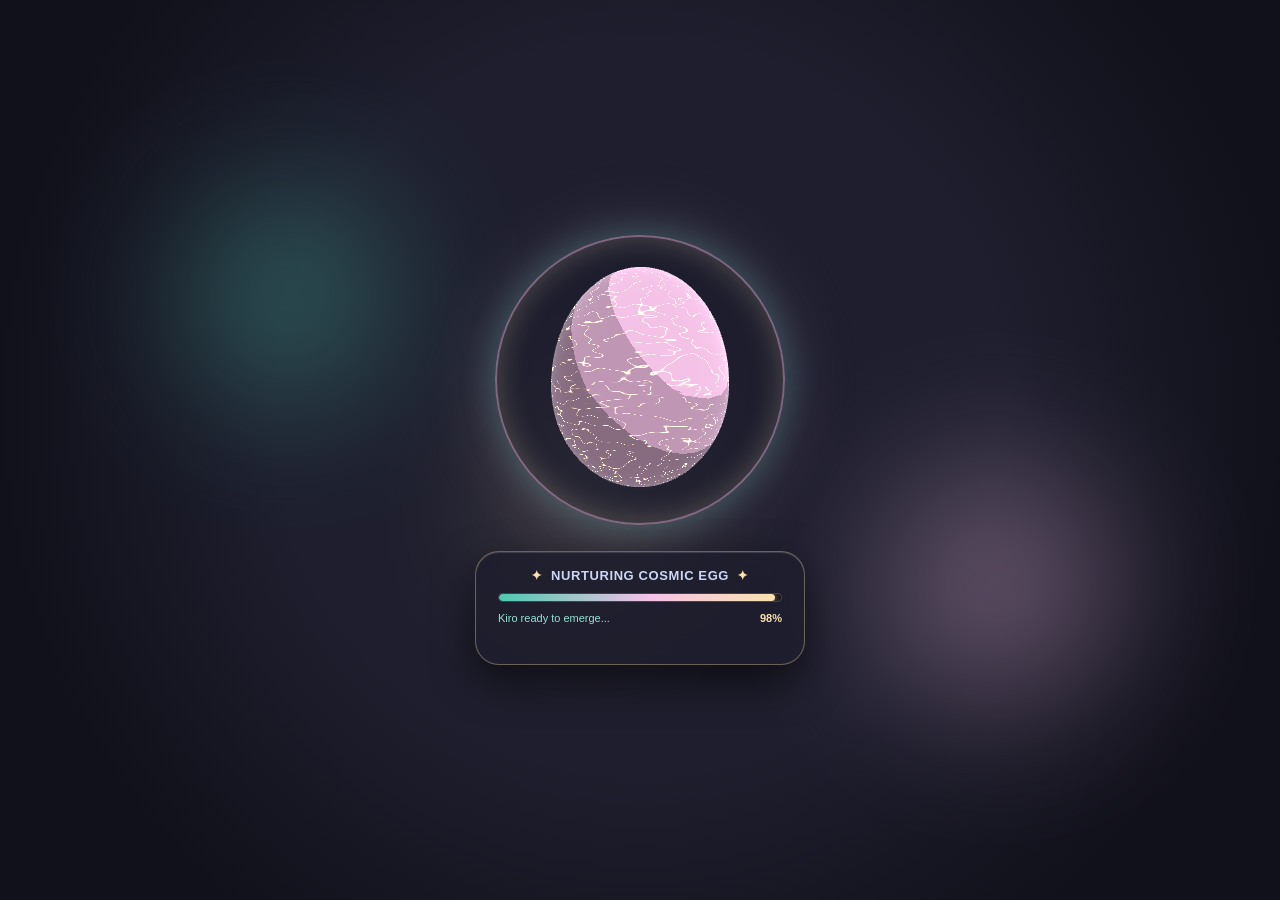
==== commit 75b66521: "feat(intro): refine intro pacing, smooth animation sequences & soften dialogue audio (v2.6.5)" ====
--- a/android-app/app/src/main/assets/index.html
+++ b/android-app/app/src/main/assets/index.html
@@ -684,12 +684,12 @@
               <svg class="inline-svg-icon" viewBox="0 0 24 24" fill="none" stroke="currentColor" stroke-width="2" stroke-linecap="round" stroke-linejoin="round"><rect x="4" y="4" width="16" height="16" rx="2"/><rect x="9" y="9" width="6" height="6"/><line x1="9" y1="1" x2="9" y2="4"/><line x1="15" y1="1" x2="15" y2="4"/><line x1="9" y1="20" x2="9" y2="23"/><line x1="15" y1="20" x2="15" y2="23"/><line x1="20" y1="9" x2="23" y2="9"/><line x1="20" y1="14" x2="23" y2="14"/><line x1="1" y1="9" x2="4" y2="9"/><line x1="1" y1="14" x2="4" y2="14"/></svg>
               Software Updates
             </span>
-            <span id="settings-current-ver-badge" class="settings-version-badge">v2.6.4</span>
+            <span id="settings-current-ver-badge" class="settings-version-badge">v2.6.5</span>
           </div>
 
           <div style="display: flex; justify-content: space-between; align-items: center; margin-top: 10px; font-size: 11px; color: #A6ADC8;">
             <span>Installed Version:</span>
-            <span id="settings-val-version" style="color: #FFF; font-weight: 600;">v2.6.4</span>
+            <span id="settings-val-version" style="color: #FFF; font-weight: 600;">v2.6.5</span>
           </div>
           <div style="display: flex; justify-content: space-between;">
             <span>Source</span>
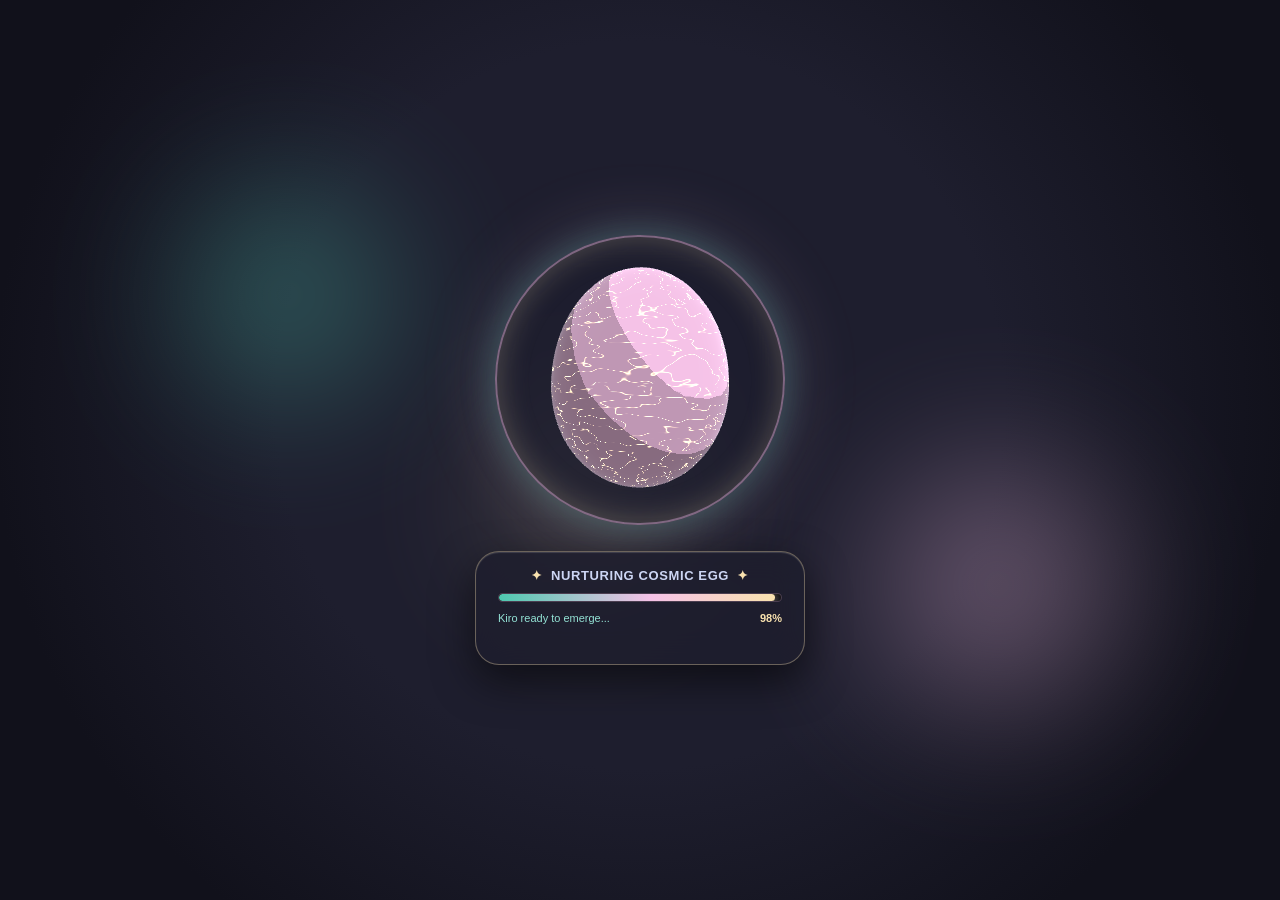
==== commit 8267ffee: "feat(cockpit): expand Space Shuttle POV canopy to panoramic dimensions & enable 360-degree planetary" ====
--- a/android-app/app/src/main/assets/index.html
+++ b/android-app/app/src/main/assets/index.html
@@ -150,7 +150,7 @@
         <button type="button" class="joystick-btn" data-dir="left" title="Yaw Left">
           <svg viewBox="0 0 24 24" fill="none" stroke="currentColor" stroke-width="2.5" stroke-linecap="round" stroke-linejoin="round"><polyline points="15 18 9 12 15 6"/></svg>
         </button>
-        <button type="button" class="joystick-btn center-btn" style="pointer-events:none;" title="Target Center">
+        <button type="button" class="joystick-btn center-btn" data-dir="center" title="Re-Center Reticle">
           <svg viewBox="0 0 24 24" fill="none" stroke="currentColor" stroke-width="2" stroke-linecap="round" stroke-linejoin="round">
             <circle cx="12" cy="12" r="7"/>
             <circle cx="12" cy="12" r="2" fill="currentColor"/>
@@ -684,12 +684,12 @@
               <svg class="inline-svg-icon" viewBox="0 0 24 24" fill="none" stroke="currentColor" stroke-width="2" stroke-linecap="round" stroke-linejoin="round"><rect x="4" y="4" width="16" height="16" rx="2"/><rect x="9" y="9" width="6" height="6"/><line x1="9" y1="1" x2="9" y2="4"/><line x1="15" y1="1" x2="15" y2="4"/><line x1="9" y1="20" x2="9" y2="23"/><line x1="15" y1="20" x2="15" y2="23"/><line x1="20" y1="9" x2="23" y2="9"/><line x1="20" y1="14" x2="23" y2="14"/><line x1="1" y1="9" x2="4" y2="9"/><line x1="1" y1="14" x2="4" y2="14"/></svg>
               Software Updates
             </span>
-            <span id="settings-current-ver-badge" class="settings-version-badge">v2.6.5</span>
+            <span id="settings-current-ver-badge" class="settings-version-badge">v2.6.6</span>
           </div>
 
           <div style="display: flex; justify-content: space-between; align-items: center; margin-top: 10px; font-size: 11px; color: #A6ADC8;">
             <span>Installed Version:</span>
-            <span id="settings-val-version" style="color: #FFF; font-weight: 600;">v2.6.5</span>
+            <span id="settings-val-version" style="color: #FFF; font-weight: 600;">v2.6.6</span>
           </div>
           <div style="display: flex; justify-content: space-between;">
             <span>Source</span>
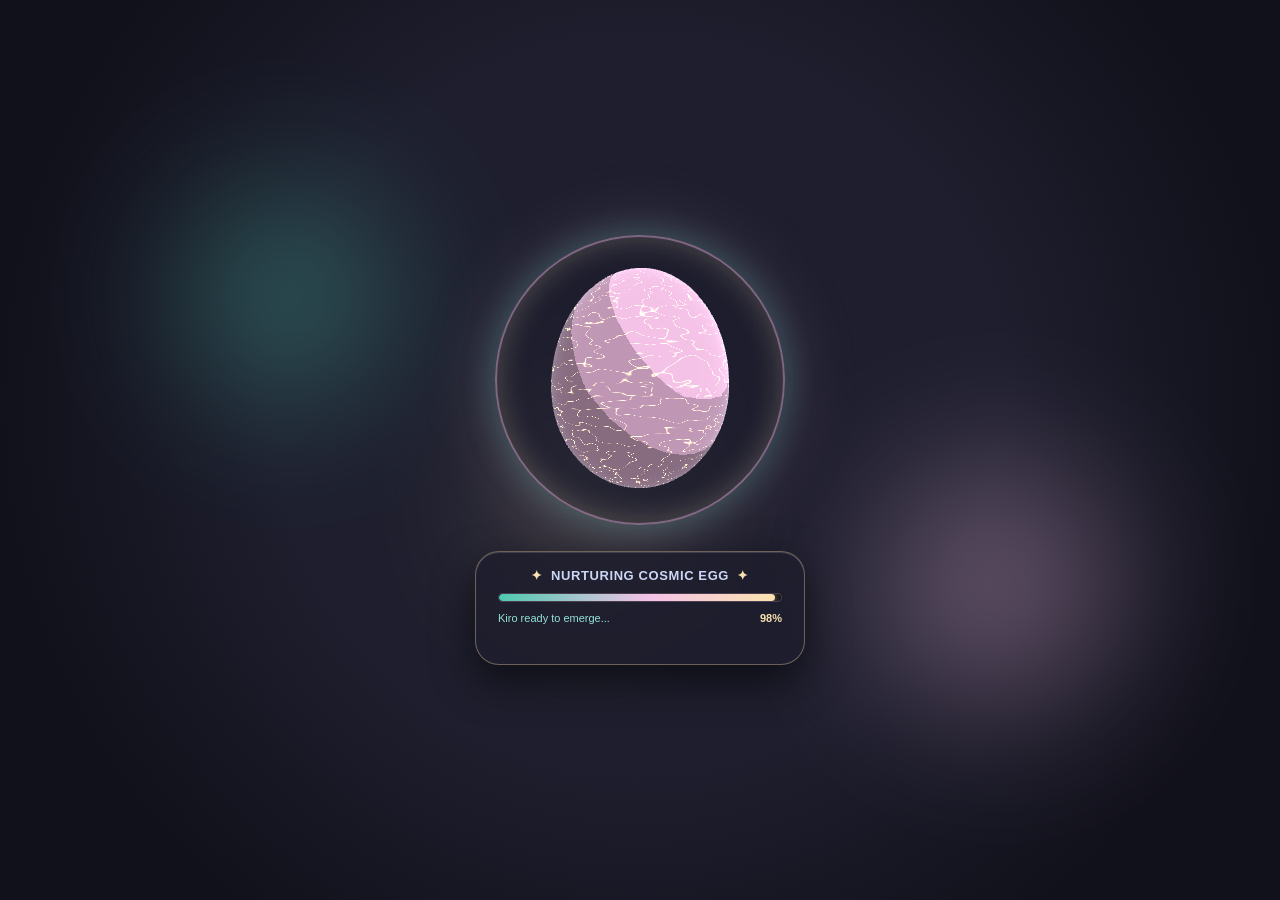
==== commit 80895d92: "feat(haptics): implement native Android haptics engine, 3D cockpit mini-radar & circadian sky lighti" ====
--- a/android-app/app/src/main/assets/index.html
+++ b/android-app/app/src/main/assets/index.html
@@ -684,12 +684,12 @@
               <svg class="inline-svg-icon" viewBox="0 0 24 24" fill="none" stroke="currentColor" stroke-width="2" stroke-linecap="round" stroke-linejoin="round"><rect x="4" y="4" width="16" height="16" rx="2"/><rect x="9" y="9" width="6" height="6"/><line x1="9" y1="1" x2="9" y2="4"/><line x1="15" y1="1" x2="15" y2="4"/><line x1="9" y1="20" x2="9" y2="23"/><line x1="15" y1="20" x2="15" y2="23"/><line x1="20" y1="9" x2="23" y2="9"/><line x1="20" y1="14" x2="23" y2="14"/><line x1="1" y1="9" x2="4" y2="9"/><line x1="1" y1="14" x2="4" y2="14"/></svg>
               Software Updates
             </span>
-            <span id="settings-current-ver-badge" class="settings-version-badge">v2.6.6</span>
+            <span id="settings-current-ver-badge" class="settings-version-badge">v2.6.7</span>
           </div>
 
           <div style="display: flex; justify-content: space-between; align-items: center; margin-top: 10px; font-size: 11px; color: #A6ADC8;">
             <span>Installed Version:</span>
-            <span id="settings-val-version" style="color: #FFF; font-weight: 600;">v2.6.6</span>
+            <span id="settings-val-version" style="color: #FFF; font-weight: 600;">v2.6.7</span>
           </div>
           <div style="display: flex; justify-content: space-between;">
             <span>Source</span>
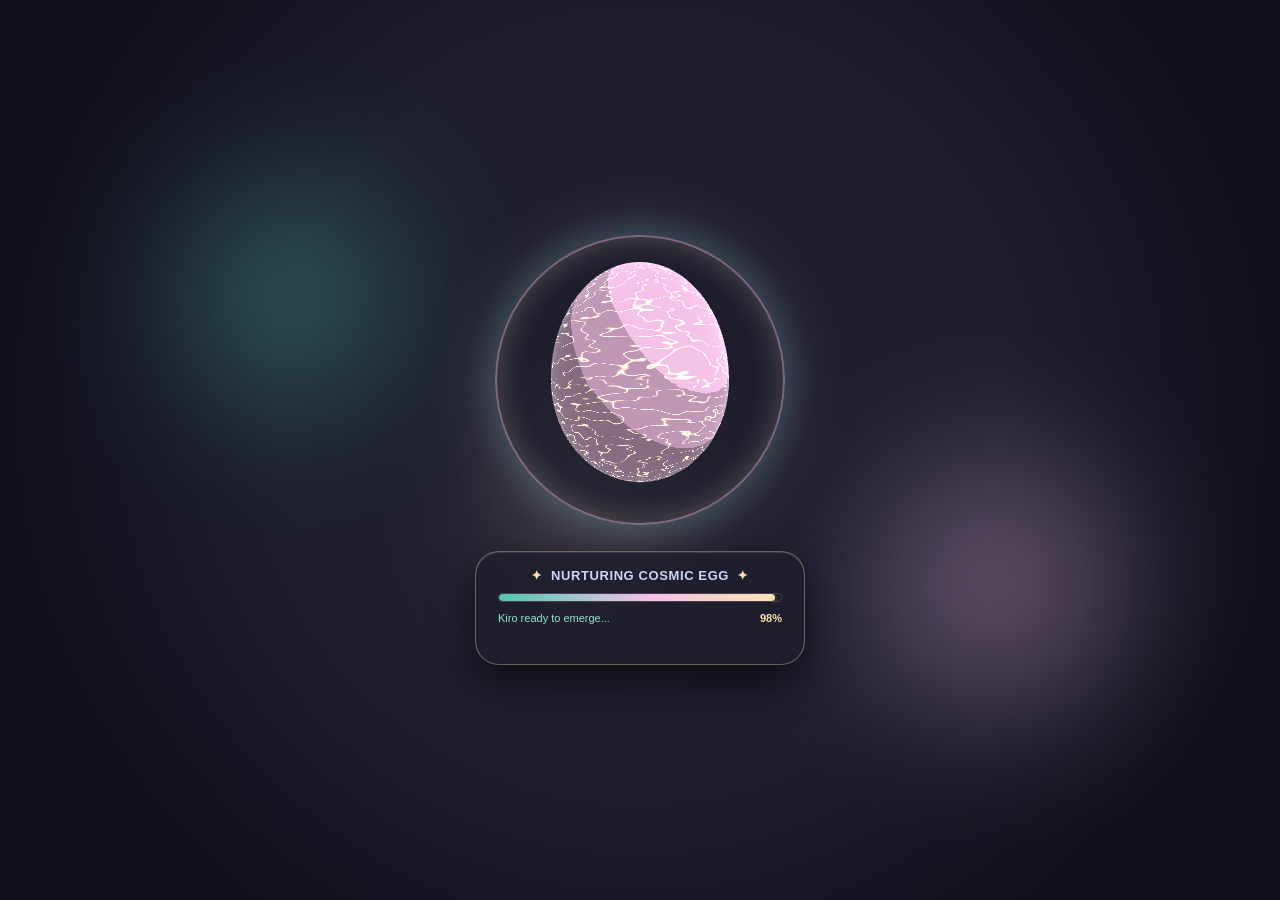
==== commit 621d33de: "feat(arcade): add procedural meteor showers, twin starlight leaderboards & celestial stamps (v2.6.8)" ====
--- a/android-app/app/src/main/assets/index.html
+++ b/android-app/app/src/main/assets/index.html
@@ -684,12 +684,12 @@
               <svg class="inline-svg-icon" viewBox="0 0 24 24" fill="none" stroke="currentColor" stroke-width="2" stroke-linecap="round" stroke-linejoin="round"><rect x="4" y="4" width="16" height="16" rx="2"/><rect x="9" y="9" width="6" height="6"/><line x1="9" y1="1" x2="9" y2="4"/><line x1="15" y1="1" x2="15" y2="4"/><line x1="9" y1="20" x2="9" y2="23"/><line x1="15" y1="20" x2="15" y2="23"/><line x1="20" y1="9" x2="23" y2="9"/><line x1="20" y1="14" x2="23" y2="14"/><line x1="1" y1="9" x2="4" y2="9"/><line x1="1" y1="14" x2="4" y2="14"/></svg>
               Software Updates
             </span>
-            <span id="settings-current-ver-badge" class="settings-version-badge">v2.6.7</span>
+            <span id="settings-current-ver-badge" class="settings-version-badge">v2.6.8</span>
           </div>
 
           <div style="display: flex; justify-content: space-between; align-items: center; margin-top: 10px; font-size: 11px; color: #A6ADC8;">
             <span>Installed Version:</span>
-            <span id="settings-val-version" style="color: #FFF; font-weight: 600;">v2.6.7</span>
+            <span id="settings-val-version" style="color: #FFF; font-weight: 600;">v2.6.8</span>
           </div>
           <div style="display: flex; justify-content: space-between;">
             <span>Source</span>
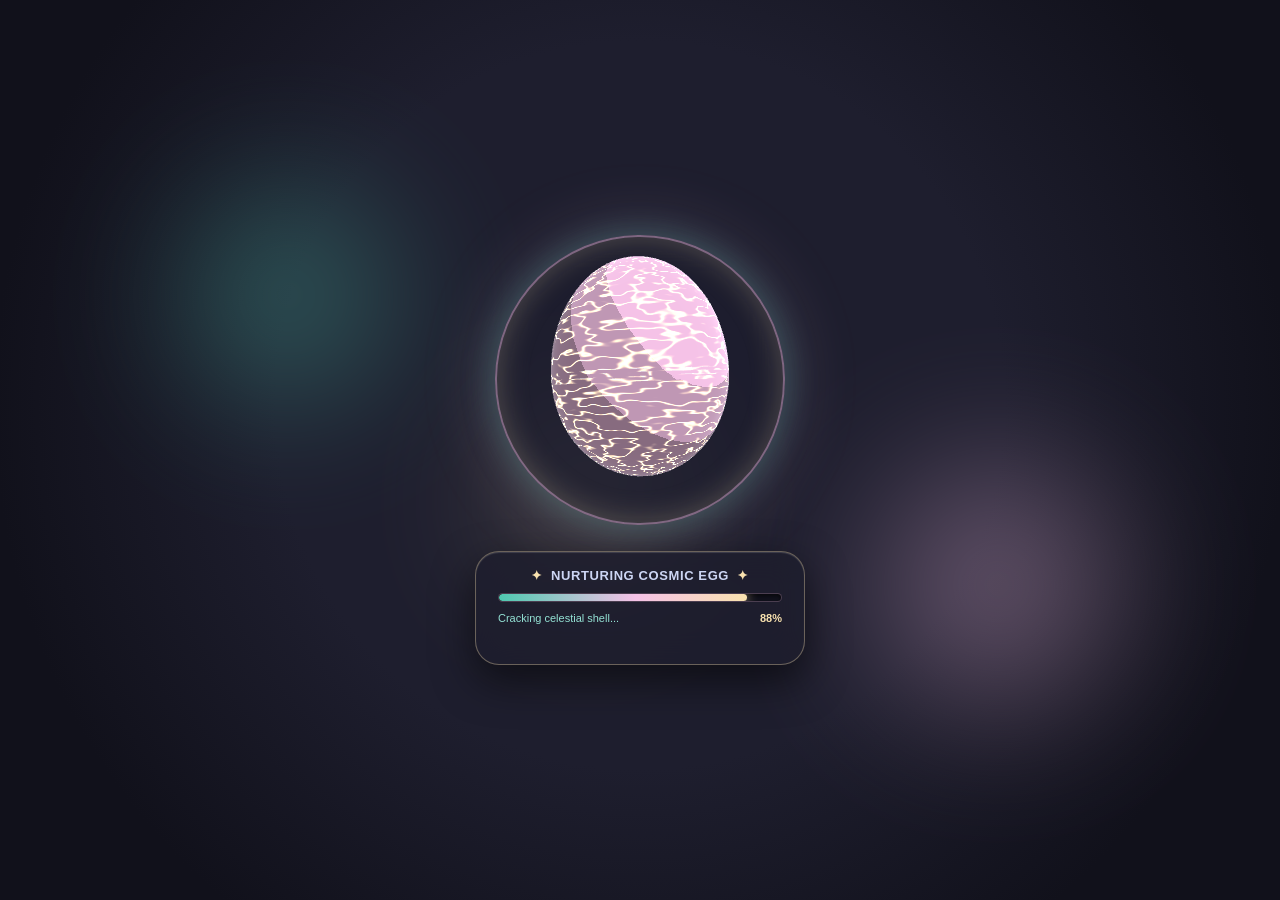
==== commit 5f0719eb: "feat(lighting): advanced real-time circadian sky lighting with 3D solar arcs & storm dimming (v2.6.9" ====
--- a/android-app/app/src/main/assets/index.html
+++ b/android-app/app/src/main/assets/index.html
@@ -684,12 +684,12 @@
               <svg class="inline-svg-icon" viewBox="0 0 24 24" fill="none" stroke="currentColor" stroke-width="2" stroke-linecap="round" stroke-linejoin="round"><rect x="4" y="4" width="16" height="16" rx="2"/><rect x="9" y="9" width="6" height="6"/><line x1="9" y1="1" x2="9" y2="4"/><line x1="15" y1="1" x2="15" y2="4"/><line x1="9" y1="20" x2="9" y2="23"/><line x1="15" y1="20" x2="15" y2="23"/><line x1="20" y1="9" x2="23" y2="9"/><line x1="20" y1="14" x2="23" y2="14"/><line x1="1" y1="9" x2="4" y2="9"/><line x1="1" y1="14" x2="4" y2="14"/></svg>
               Software Updates
             </span>
-            <span id="settings-current-ver-badge" class="settings-version-badge">v2.6.8</span>
+            <span id="settings-current-ver-badge" class="settings-version-badge">v2.6.9</span>
           </div>
 
           <div style="display: flex; justify-content: space-between; align-items: center; margin-top: 10px; font-size: 11px; color: #A6ADC8;">
             <span>Installed Version:</span>
-            <span id="settings-val-version" style="color: #FFF; font-weight: 600;">v2.6.8</span>
+            <span id="settings-val-version" style="color: #FFF; font-weight: 600;">v2.6.9</span>
           </div>
           <div style="display: flex; justify-content: space-between;">
             <span>Source</span>
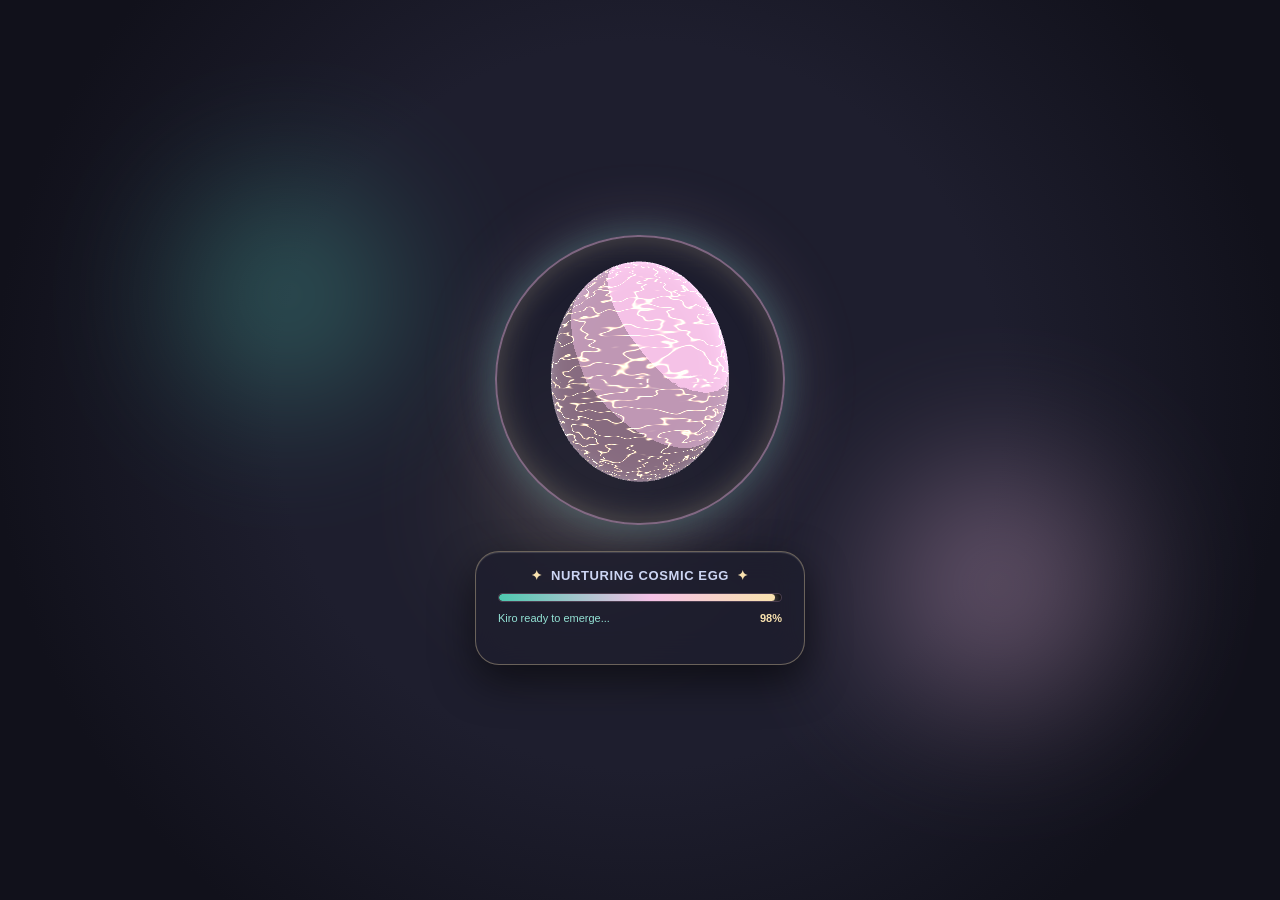
==== commit 524c0c7f: "perf(V11.0): Runtime Efficiency Suite — 5-Fix Minigame FPS & Canvas Draw Call Optimization - FIX 1 (" ====
--- a/android-app/app/src/main/assets/index.html
+++ b/android-app/app/src/main/assets/index.html
@@ -684,12 +684,12 @@
               <svg class="inline-svg-icon" viewBox="0 0 24 24" fill="none" stroke="currentColor" stroke-width="2" stroke-linecap="round" stroke-linejoin="round"><rect x="4" y="4" width="16" height="16" rx="2"/><rect x="9" y="9" width="6" height="6"/><line x1="9" y1="1" x2="9" y2="4"/><line x1="15" y1="1" x2="15" y2="4"/><line x1="9" y1="20" x2="9" y2="23"/><line x1="15" y1="20" x2="15" y2="23"/><line x1="20" y1="9" x2="23" y2="9"/><line x1="20" y1="14" x2="23" y2="14"/><line x1="1" y1="9" x2="4" y2="9"/><line x1="1" y1="14" x2="4" y2="14"/></svg>
               Software Updates
             </span>
-            <span id="settings-current-ver-badge" class="settings-version-badge">v2.6.9</span>
+            <span id="settings-current-ver-badge" class="settings-version-badge">v2.7.0</span>
           </div>
 
           <div style="display: flex; justify-content: space-between; align-items: center; margin-top: 10px; font-size: 11px; color: #A6ADC8;">
             <span>Installed Version:</span>
-            <span id="settings-val-version" style="color: #FFF; font-weight: 600;">v2.6.9</span>
+            <span id="settings-val-version" style="color: #FFF; font-weight: 600;">v2.7.0</span>
           </div>
           <div style="display: flex; justify-content: space-between;">
             <span>Source</span>
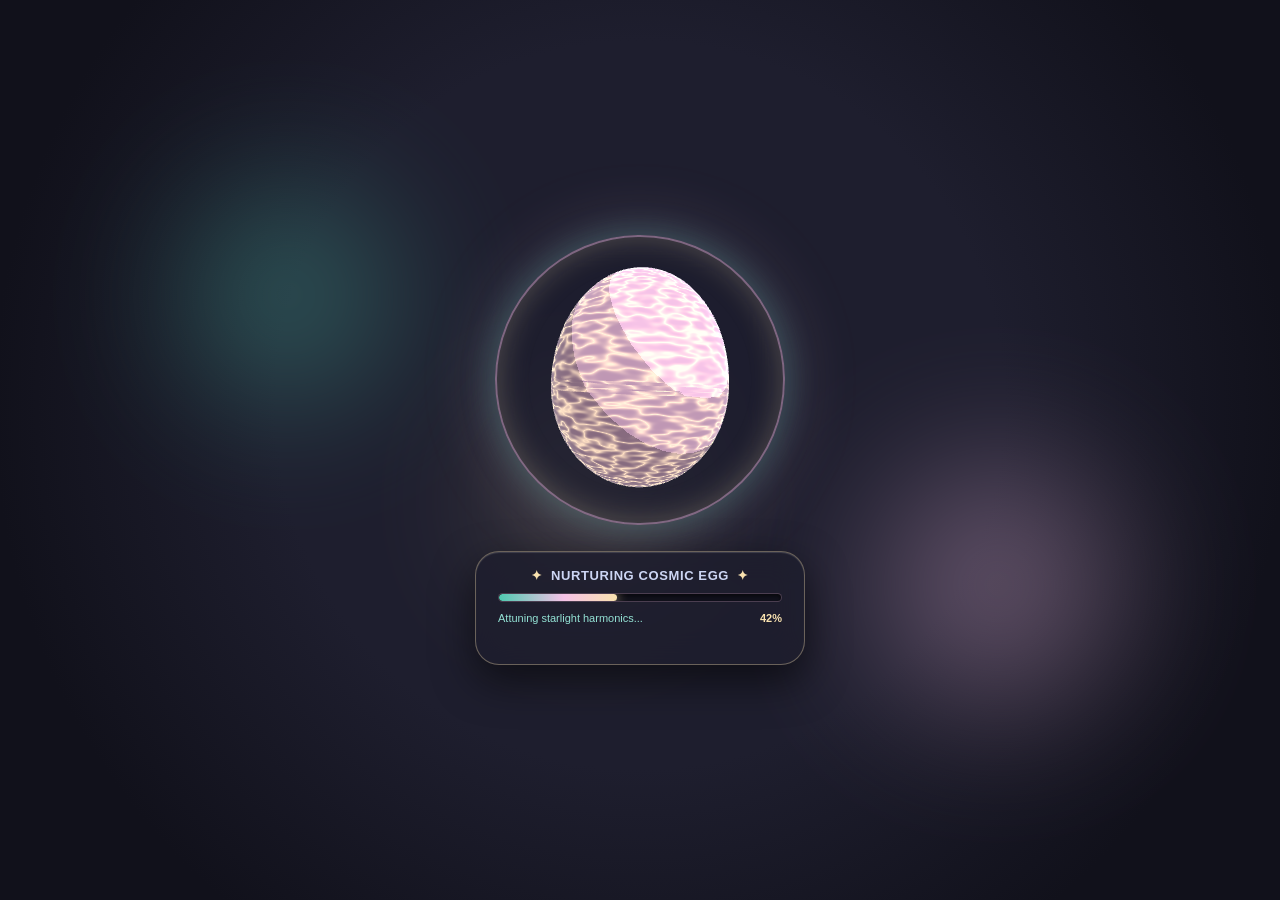
==== commit 84646164: "perf: master mobile performance refactor, adaptive tiering, disposal manager & battery guard (v2.8.0" ====
--- a/android-app/app/src/main/assets/index.html
+++ b/android-app/app/src/main/assets/index.html
@@ -684,12 +684,12 @@
               <svg class="inline-svg-icon" viewBox="0 0 24 24" fill="none" stroke="currentColor" stroke-width="2" stroke-linecap="round" stroke-linejoin="round"><rect x="4" y="4" width="16" height="16" rx="2"/><rect x="9" y="9" width="6" height="6"/><line x1="9" y1="1" x2="9" y2="4"/><line x1="15" y1="1" x2="15" y2="4"/><line x1="9" y1="20" x2="9" y2="23"/><line x1="15" y1="20" x2="15" y2="23"/><line x1="20" y1="9" x2="23" y2="9"/><line x1="20" y1="14" x2="23" y2="14"/><line x1="1" y1="9" x2="4" y2="9"/><line x1="1" y1="14" x2="4" y2="14"/></svg>
               Software Updates
             </span>
-            <span id="settings-current-ver-badge" class="settings-version-badge">v2.7.0</span>
+            <span id="settings-current-ver-badge" class="settings-version-badge">v2.8.0</span>
           </div>
 
           <div style="display: flex; justify-content: space-between; align-items: center; margin-top: 10px; font-size: 11px; color: #A6ADC8;">
             <span>Installed Version:</span>
-            <span id="settings-val-version" style="color: #FFF; font-weight: 600;">v2.7.0</span>
+            <span id="settings-val-version" style="color: #FFF; font-weight: 600;">v2.8.0</span>
           </div>
           <div style="display: flex; justify-content: space-between;">
             <span>Source</span>
--- a/android-app/app/src/main/assets/css/main.css
+++ b/android-app/app/src/main/assets/css/main.css
@@ -2870,3 +2870,30 @@
   }
 }
 
+/* ==========================================================================
+   Adaptive Quality Tier Glassmorphic Overrides (V10.8)
+   ========================================================================== */
+body.tier-low .glass-panel,
+body.tier-low .modal-content,
+body.tier-low .hud-card,
+body.tier-low .cockpit-dashboard-overlay,
+body.tier-low .settings-modal-content,
+body.tier-low .mailbox-modal-content,
+body.tier-low .telemetry-station-card,
+body.tier-low .sanctuary-bottom-sheet {
+  backdrop-filter: none !important;
+  -webkit-backdrop-filter: none !important;
+  background: rgba(17, 17, 27, 0.94) !important;
+}
+
+body.tier-mid .glass-panel,
+body.tier-mid .modal-content,
+body.tier-mid .hud-card,
+body.tier-mid .settings-modal-content,
+body.tier-mid .mailbox-modal-content,
+body.tier-mid .telemetry-station-card,
+body.tier-mid .sanctuary-bottom-sheet {
+  backdrop-filter: blur(8px) !important;
+  -webkit-backdrop-filter: blur(8px) !important;
+}
+
